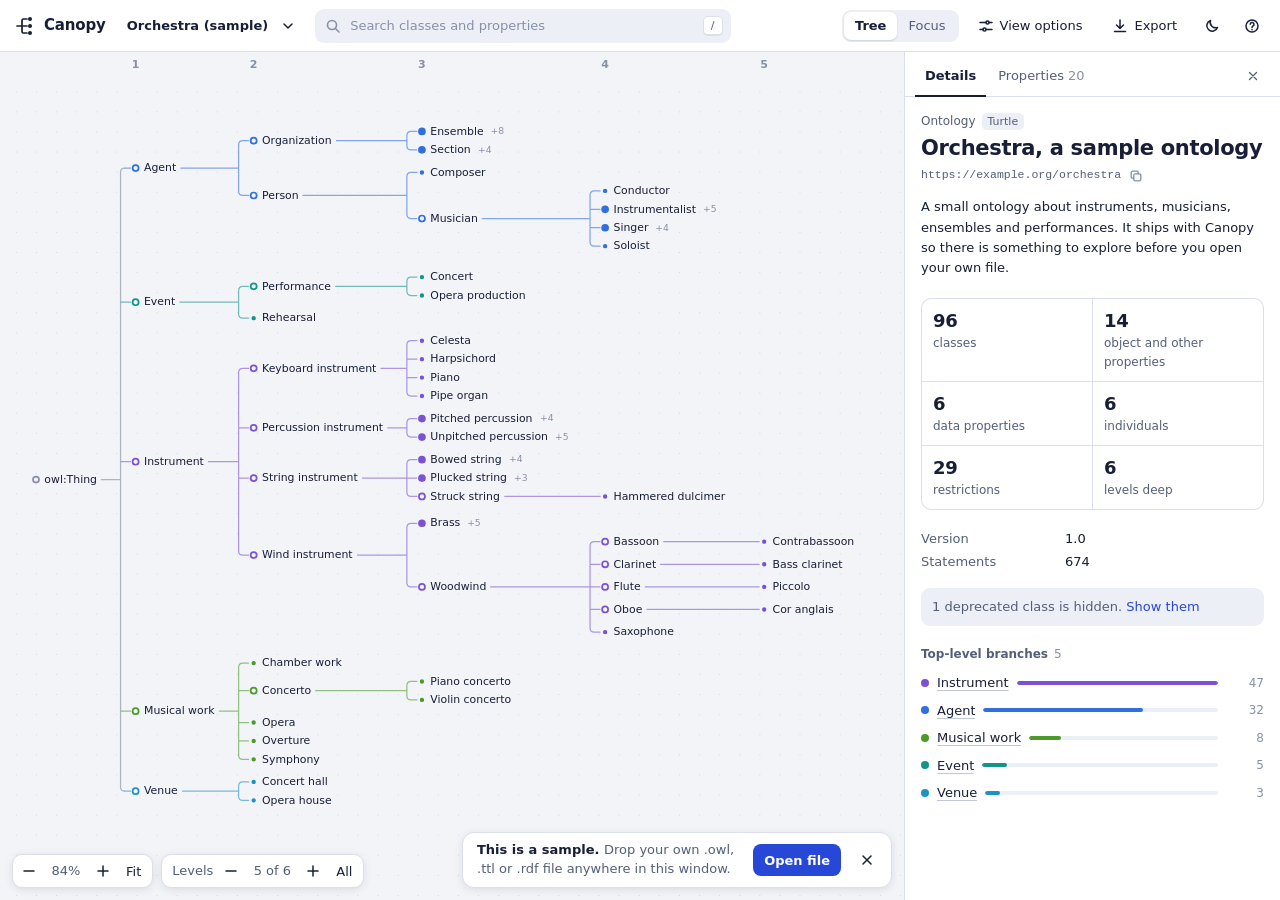
==== canopy.html @ 84217e38 "Canopy: single-file ontology viewer A viewer for OWL/RDF ontologies that runs from one HTML file wit" ====
<!DOCTYPE html>
<html lang="en" data-theme="light">
<head>
<meta charset="utf-8">
<meta name="viewport" content="width=device-width, initial-scale=1">
<title>Canopy ontology viewer</title>
<style>
:root {
  --font: "Avenir Next", "Segoe UI Variable Text", "Segoe UI", system-ui, "Helvetica Neue", Arial, sans-serif;
  --mono: ui-monospace, "SF Mono", SFMono-Regular, Menlo, Consolas, "Liberation Mono", monospace;
  --bar-h: 52px;
  --panel-w: 376px;
}
* { box-sizing: border-box; }
html, body { height: 100%; margin: 0; }
body {
  font: 13px/1.45 var(--font); color: var(--ink); background: var(--bg);
  overflow: hidden; -webkit-font-smoothing: antialiased; -webkit-text-size-adjust: 100%;
}
button, input, select, textarea { font: inherit; color: inherit; }
button { cursor: pointer; }
:focus-visible { outline: 2px solid var(--accent); outline-offset: 2px; }
[hidden] { display: none !important; }

#app { display: grid; grid-template-columns: minmax(0, 1fr) auto; grid-template-rows: var(--bar-h) minmax(0, 1fr); height: 100vh; height: 100dvh; }

/* top bar */
#bar {
  grid-column: 1 / -1; display: flex; align-items: center; gap: 8px; padding: 0 12px 0 14px;
  background: var(--surface); border-bottom: 1px solid var(--line); position: relative; z-index: 20; min-width: 0;
}
.brand { display: flex; align-items: center; gap: 8px; font-size: 15px; font-weight: 600; letter-spacing: -0.01em; margin-right: 2px; flex: none; }
.brand svg { width: 22px; height: 22px; display: block; }
.btn {
  display: inline-flex; align-items: center; gap: 6px; height: 32px; padding: 0 10px; border-radius: 8px;
  border: 1px solid transparent; background: none; white-space: nowrap; flex: none; line-height: 1;
}
.btn:hover { background: var(--surface2); }
.btn[aria-expanded="true"], .btn.on { background: var(--surface2); }
.btn.line { border-color: var(--line); background: var(--surface); }
.btn.line:hover { background: var(--surface2); }
.btn.primary { background: var(--accent); color: var(--on-accent); font-weight: 600; }
.btn.primary:hover { filter: brightness(1.08); background: var(--accent); }
.btn.icon { width: 32px; padding: 0; justify-content: center; }
.btn svg { width: 16px; height: 16px; flex: none; }
.btn:disabled { opacity: .45; cursor: default; }
.btn:disabled:hover { background: none; }
#fileBtn { max-width: 250px; min-width: 0; flex: 0 1 auto; }
#fileBtn .fname { overflow: hidden; text-overflow: ellipsis; font-weight: 600; }
#fileBtn .fmeta { color: var(--ink3); flex: none; }
.spacer { flex: 1 1 0; min-width: 0; }

#searchWrap { position: relative; flex: 1 1 320px; max-width: 520px; min-width: 120px; }
#search {
  width: 100%; height: 34px; border-radius: 9px; border: 1px solid transparent; background: var(--surface2);
  padding: 0 34px 0 34px; outline: none;
}
#search::placeholder { color: var(--ink3); }
#search:focus { border-color: var(--accent); background: var(--surface); }
#searchWrap > svg { position: absolute; left: 10px; top: 9px; width: 16px; height: 16px; color: var(--ink3); pointer-events: none; }
#searchWrap kbd { position: absolute; right: 8px; top: 7px; }
kbd {
  font: 11px/1 var(--font); color: var(--ink2); background: var(--surface); border: 1px solid var(--line); border-bottom-width: 2px;
  border-radius: 5px; padding: 3px 5px; min-width: 20px; text-align: center; display: inline-block;
}
#results {
  position: absolute; left: 0; right: 0; top: 40px; background: var(--surface); border: 1px solid var(--line);
  border-radius: 11px; box-shadow: var(--shadow); max-height: min(64vh, 560px); overflow: auto; padding: 5px; min-width: 300px;
}
.res { display: grid; grid-template-columns: 16px minmax(0, 1fr); gap: 2px 8px; padding: 6px 8px; border-radius: 7px; cursor: pointer; align-items: center; }
.res.active { background: var(--surface2); }
.res .nm { overflow: hidden; text-overflow: ellipsis; white-space: nowrap; }
.res .nm b { font-weight: 700; background: var(--match-bg); border-radius: 2px; }
.res .pth { grid-column: 2; color: var(--ink3); font-size: 12px; overflow: hidden; text-overflow: ellipsis; white-space: nowrap; }
.res-note { padding: 8px 10px; color: var(--ink2); }
.dot { width: 8px; height: 8px; border-radius: 50%; display: inline-block; flex: none; background: var(--ink3); }
.pglyph { width: 10px; height: 10px; display: inline-block; flex: none; border: 2px solid var(--rel); border-radius: 2px; transform: rotate(45deg) scale(.8); }
.pglyph.data { border-color: var(--restr); }
.pglyph.other { border-color: var(--ink3); }

.seg { display: inline-flex; background: var(--surface2); border-radius: 9px; padding: 2px; flex: none; }
.seg button { height: 28px; padding: 0 11px; border: 0; background: none; border-radius: 7px; color: var(--ink2); line-height: 1; }
.seg button[aria-pressed="true"] { background: var(--surface); color: var(--ink); font-weight: 600; box-shadow: 0 1px 2px rgba(10, 20, 60, .14); }

/* popovers */
.pop {
  position: absolute; top: calc(var(--bar-h) - 4px); background: var(--surface); border: 1px solid var(--line); border-radius: 12px;
  box-shadow: var(--shadow); padding: 6px; min-width: 230px; z-index: 30;
}
.pop .item { display: flex; align-items: center; gap: 9px; width: 100%; height: 34px; padding: 0 10px; border: 0; background: none; border-radius: 7px; text-align: left; }
.pop .item:hover { background: var(--surface2); }
.pop .item svg { width: 16px; height: 16px; color: var(--ink2); flex: none; }
.pop .item .hint { margin-left: auto; color: var(--ink3); font-size: 12px; }
.pop h4 { margin: 8px 10px 4px; font-size: 12px; font-weight: 600; color: var(--ink2); }
.pop .row { display: flex; align-items: center; gap: 8px; padding: 5px 10px; }
.pop label.chk { display: flex; align-items: center; gap: 8px; padding: 5px 10px; border-radius: 7px; cursor: pointer; }
.pop label.chk:hover { background: var(--surface2); }
.pop label.chk .n { margin-left: auto; color: var(--ink3); font-size: 12px; }
.pop input[type="checkbox"] { accent-color: var(--accent); width: 15px; height: 15px; margin: 0; }
.pop select { height: 28px; border-radius: 7px; border: 1px solid var(--line); background: var(--surface); padding: 0 6px; }
.pop hr { border: 0; border-top: 1px solid var(--line); margin: 6px 4px; }

/* stage */
#stage { position: relative; min-width: 0; min-height: 0; overflow: hidden; background: var(--bg); }
#cv { position: absolute; inset: 0; width: 100%; height: 100%; display: block; touch-action: none; outline: none; }
#ctl { position: absolute; left: 12px; bottom: 12px; display: flex; gap: 8px; align-items: center; flex-wrap: wrap; pointer-events: none; }
.group { display: inline-flex; align-items: center; background: var(--surface); border: 1px solid var(--line); border-radius: 10px; padding: 2px; box-shadow: var(--shadow-s); pointer-events: auto; }
.group .btn { height: 28px; border-radius: 7px; padding: 0 8px; }
.group .btn.icon { width: 28px; padding: 0; }
.group .val { padding: 0 6px; min-width: 46px; text-align: center; color: var(--ink2); font-variant-numeric: tabular-nums; }
.group .lbl { padding: 0 4px 0 8px; color: var(--ink2); }
#mini { position: absolute; right: 12px; bottom: 12px; border-radius: 10px; border: 1px solid var(--line); background: var(--surface); box-shadow: var(--shadow-s); cursor: pointer; touch-action: none; }
#tip {
  position: absolute; pointer-events: none; max-width: 320px; background: var(--ink); color: var(--bg); border-radius: 8px; padding: 6px 9px;
  font-size: 12px; line-height: 1.4; z-index: 10; box-shadow: var(--shadow-s);
}
#tip b { font-weight: 600; display: block; }
#tip span { opacity: .78; display: block; }
#focusBar { position: absolute; left: 12px; top: 12px; right: 12px; display: flex; gap: 8px; align-items: center; flex-wrap: wrap; pointer-events: none; }
#focusBar .group { padding: 2px 4px 2px 10px; gap: 4px; min-height: 34px; }
#focusBar .ttl { font-weight: 600; max-width: 260px; overflow: hidden; text-overflow: ellipsis; white-space: nowrap; }
#focusBar .muted { color: var(--ink2); }
#hint {
  position: absolute; right: 12px; bottom: 12px; display: flex; align-items: center; gap: 10px; max-width: min(430px, calc(100% - 24px));
  background: var(--surface); border: 1px solid var(--line); border-radius: 12px; padding: 8px 8px 8px 14px; box-shadow: var(--shadow-s);
}
#stage.hinted #mini { bottom: 84px; }
#hint p { margin: 0; color: var(--ink2); }
#hint p b { color: var(--ink); font-weight: 600; }
#empty { position: absolute; inset: 0; display: grid; place-items: center; padding: 24px; pointer-events: none; }
#empty div { max-width: 440px; text-align: center; pointer-events: auto; }
#empty h2 { font-size: 20px; margin: 0 0 8px; font-weight: 600; letter-spacing: -0.01em; }
#empty p { margin: 0 0 14px; color: var(--ink2); }

/* panel */
#panel { width: var(--panel-w); background: var(--surface); border-left: 1px solid var(--line); display: flex; flex-direction: column; min-height: 0; position: relative; z-index: 5; }
#app.nopanel #panel { display: none; }
#tabs { display: flex; gap: 2px; padding: 8px 10px 0; border-bottom: 1px solid var(--line); flex: none; }
#tabs button { border: 0; background: none; padding: 7px 10px 9px; color: var(--ink2); border-bottom: 2px solid transparent; margin-bottom: -1px; border-radius: 6px 6px 0 0; }
#tabs button[aria-selected="true"] { color: var(--ink); font-weight: 600; border-bottom-color: var(--ink); }
#tabs .n { color: var(--ink3); font-weight: 400; margin-left: 4px; }
#pbody { flex: 1; overflow: auto; padding: 16px 16px 28px; min-height: 0; overflow-wrap: anywhere; }
.kind { display: flex; flex-wrap: wrap; gap: 6px; align-items: center; color: var(--ink2); font-size: 12px; margin-bottom: 6px; }
.tag { display: inline-block; font-size: 11px; line-height: 1; padding: 3px 6px; border-radius: 5px; background: var(--surface2); color: var(--ink2); white-space: nowrap; }
.tag.warn { background: var(--restr-bg); color: var(--restr); }
.tag.rel { background: var(--rel-bg); color: var(--rel); }
h1.title { font-size: 21px; line-height: 1.2; font-weight: 600; letter-spacing: -0.015em; margin: 0 0 6px; }
.iri { font: 11.5px/1.45 var(--mono); color: var(--ink2); display: flex; gap: 6px; align-items: flex-start; }
.iri span { min-width: 0; }
.mini-btn { border: 0; background: none; padding: 2px; border-radius: 5px; color: var(--ink3); flex: none; line-height: 0; }
.mini-btn:hover { background: var(--surface2); color: var(--ink); }
.mini-btn svg { width: 14px; height: 14px; }
.crumbs { margin: 10px 0 0; color: var(--ink3); font-size: 12px; line-height: 1.7; }
.crumbs .sep { margin: 0 3px; }
.desc { margin: 12px 0 0; color: var(--ink); line-height: 1.55; white-space: pre-wrap; }
.desc + .desc { margin-top: 8px; }
.desc .lang { color: var(--ink3); font-size: 11px; margin-left: 6px; }
.more { border: 0; background: none; padding: 0; color: var(--accent); }
.more:hover { text-decoration: underline; }
.acts { display: flex; gap: 6px; flex-wrap: wrap; margin: 14px 0 2px; }
.sec { margin-top: 20px; }
.sec > h3 { font-size: 12px; font-weight: 600; color: var(--ink2); margin: 0 0 6px; display: flex; align-items: baseline; gap: 6px; }
.sec > h3 .n { color: var(--ink3); font-weight: 400; }
.sec > p.note { margin: 0 0 6px; color: var(--ink3); font-size: 12px; }
.lnk { border: 0; background: none; padding: 1px 0; color: var(--ink); text-align: left; display: inline; border-radius: 4px; text-decoration: underline; text-decoration-color: var(--line2); text-underline-offset: 3px; text-decoration-thickness: 1px; }
.lnk:hover { text-decoration-color: currentColor; }
.lnk .dot { margin-right: 6px; vertical-align: 1px; }
.lnk.p { color: var(--rel); text-decoration-color: var(--rel-bg); }
.lnk.dp { color: var(--restr); text-decoration-color: var(--restr-bg); }
.lnk.gone { color: var(--ink3); }
ul.list { list-style: none; margin: 0; padding: 0; }
ul.list li { padding: 3px 0; line-height: 1.5; }
ul.list li .tag { margin-left: 6px; vertical-align: 1px; }
.arrow { color: var(--ink3); margin: 0 5px; }
.kw { color: var(--restr); font-weight: 600; }
.expr { line-height: 1.65; }
.expr .mut { color: var(--ink3); }
dl.kv { margin: 0; display: grid; grid-template-columns: minmax(0, 132px) minmax(0, 1fr); gap: 5px 12px; }
dl.kv dt { color: var(--ink2); overflow: hidden; text-overflow: ellipsis; }
dl.kv dd { margin: 0; }
dl.kv dd a { color: var(--accent); }
.stats { display: grid; grid-template-columns: 1fr 1fr; gap: 1px; background: var(--line); border: 1px solid var(--line); border-radius: 10px; overflow: hidden; }
.stats div { background: var(--surface); padding: 9px 11px; }
.stats b { display: block; font-size: 18px; font-weight: 600; letter-spacing: -0.01em; font-variant-numeric: tabular-nums; }
.stats span { color: var(--ink2); font-size: 12px; }
.branches li { display: flex; align-items: center; gap: 8px; }
.branches .bar { flex: 1; height: 4px; border-radius: 2px; background: var(--surface2); overflow: hidden; min-width: 20px; }
.branches .bar i { display: block; height: 100%; border-radius: 2px; }
.branches .cnt { color: var(--ink3); font-variant-numeric: tabular-nums; font-size: 12px; min-width: 38px; text-align: right; }
.branches .lnk { flex: 0 1 auto; overflow: hidden; text-overflow: ellipsis; white-space: nowrap; max-width: 190px; }
details { margin-top: 6px; }
details > summary { cursor: pointer; color: var(--ink2); padding: 2px 0; }
details > summary:hover { color: var(--ink); }
details ul.list { margin: 2px 0 4px 14px; }
.callout { margin-top: 16px; background: var(--surface2); border-radius: 9px; padding: 9px 11px; color: var(--ink2); line-height: 1.5; }
#pfilter { width: 100%; height: 32px; border-radius: 8px; border: 1px solid var(--line); background: var(--surface); padding: 0 10px; outline: none; margin-bottom: 4px; }
#pfilter:focus { border-color: var(--accent); }
.prow { display: block; width: 100%; text-align: left; border: 0; background: none; padding: 6px 8px; margin: 0 -8px; border-radius: 7px; width: calc(100% + 16px); }
.prow:hover { background: var(--surface2); }
.prow .nm { display: flex; align-items: center; gap: 8px; }
.prow .dr { color: var(--ink3); font-size: 12px; padding-left: 18px; display: block; overflow: hidden; text-overflow: ellipsis; white-space: nowrap; }
#panelToggle { position: absolute; right: 12px; top: 12px; box-shadow: var(--shadow-s); z-index: 4; }
#app:not(.nopanel) #panelToggle { display: none; }

/* overlays */
#drop { position: fixed; inset: 0; z-index: 60; display: grid; place-items: center; background: var(--veil); pointer-events: none; }
#drop div { border: 2px dashed var(--accent); border-radius: 18px; padding: 34px 48px; background: var(--surface); font-size: 17px; font-weight: 600; box-shadow: var(--shadow); text-align: center; }
#drop span { display: block; font-size: 13px; font-weight: 400; color: var(--ink2); margin-top: 4px; }
#modal { position: fixed; inset: 0; z-index: 70; display: grid; place-items: center; background: var(--veil); padding: 20px; }
.dlg { background: var(--surface); border: 1px solid var(--line); border-radius: 16px; box-shadow: var(--shadow); width: min(640px, 100%); max-height: min(86vh, 760px); display: flex; flex-direction: column; }
.dlg header { display: flex; align-items: center; padding: 14px 14px 10px 20px; gap: 10px; }
.dlg header h2 { margin: 0; font-size: 17px; font-weight: 600; flex: 1; letter-spacing: -0.01em; }
.dlg .body { padding: 0 20px 6px; overflow: auto; min-height: 0; }
.dlg .body p { margin: 0 0 10px; color: var(--ink2); line-height: 1.55; }
.dlg footer { display: flex; justify-content: flex-end; gap: 8px; padding: 12px 20px 16px; }
.dlg textarea { width: 100%; height: min(46vh, 380px); resize: vertical; border-radius: 10px; border: 1px solid var(--line); background: var(--bg); padding: 10px 12px; font: 12px/1.5 var(--mono); outline: none; white-space: pre; }
.dlg textarea:focus { border-color: var(--accent); }
.dlg img { max-width: 100%; border: 1px solid var(--line); border-radius: 8px; display: block; }
.errbox { font: 12px/1.5 var(--mono); background: var(--bg); border: 1px solid var(--line); border-radius: 10px; padding: 10px 12px; overflow: auto; white-space: pre; margin: 0 0 12px; color: var(--ink); }
.errbox .car { color: var(--rel); font-weight: 700; }
.keys { display: grid; grid-template-columns: auto 1fr; gap: 7px 16px; align-items: center; margin: 0 0 16px; }
.keys dt { white-space: nowrap; }
.keys dd { margin: 0; color: var(--ink2); }
.dlg h3 { font-size: 13px; font-weight: 600; margin: 14px 0 8px; }
.legend { display: grid; grid-template-columns: 64px 1fr; gap: 8px 14px; align-items: center; margin: 0 0 14px; color: var(--ink2); }
.legend svg { width: 64px; height: 18px; display: block; }
#busy { position: fixed; inset: 0; z-index: 80; display: grid; place-items: center; background: var(--veil); }
#busy div { background: var(--surface); border: 1px solid var(--line); border-radius: 14px; padding: 18px 22px; box-shadow: var(--shadow); min-width: 260px; }
#busy b { display: block; font-weight: 600; margin-bottom: 10px; }
#busy i { display: block; height: 4px; border-radius: 2px; background: var(--surface2); overflow: hidden; position: relative; }
#busy i::after { content: ""; position: absolute; inset: 0; width: 40%; background: var(--accent); border-radius: 2px; animation: slide 1.1s ease-in-out infinite; }
@keyframes slide { 0% { transform: translateX(-100%); } 100% { transform: translateX(250%); } }
#toast { position: fixed; left: 50%; bottom: 22px; transform: translateX(-50%); z-index: 90; background: var(--ink); color: var(--bg); padding: 9px 14px; border-radius: 10px; box-shadow: var(--shadow); max-width: min(560px, 92vw); text-align: center; }

@media (max-width: 860px) {
  #app { grid-template-columns: minmax(0, 1fr); grid-template-rows: auto minmax(0, 1fr) auto; }
  #bar { flex-wrap: wrap; height: auto; padding: 8px 10px; row-gap: 8px; }
  .brand span { display: none; }
  #searchWrap { order: 10; flex-basis: 100%; max-width: none; }
  #panel { width: auto; border-left: 0; border-top: 1px solid var(--line); height: 42vh; }
  .pop { top: 48px; }
  #mini { display: none; }
  #hint { display: none; }
  .btn .lbl { display: none; }
}
@media (prefers-reduced-motion: reduce) { #busy i::after { animation: none; width: 100%; } }

</style>
</head>
<body>
<div id="app">
  <header id="bar">
    <div class="brand" title="Canopy ontology viewer">
      <svg viewBox="0 0 22 22" fill="none" stroke="currentColor" stroke-width="1.7" stroke-linecap="round" stroke-linejoin="round" aria-hidden="true"><path d="M3 11h5M8 11V5.5a1.5 1.5 0 0 1 1.5-1.5H13M8 11v5.5A1.5 1.5 0 0 0 9.5 18H13M8 11h5"/><circle cx="16" cy="4" r="2" fill="currentColor" stroke="none"/><circle cx="16" cy="11" r="2" fill="currentColor" stroke="none"/><circle cx="16" cy="18" r="2" fill="currentColor" stroke="none"/></svg>
      <span>Canopy</span>
    </div>
    <button class="btn" id="fileBtn" aria-haspopup="true" aria-expanded="false" title="Open another ontology"><span class="fname">No file</span><span class="fmeta"></span></button>
    <div id="searchWrap">
      <svg viewBox="0 0 16 16" fill="none" stroke="currentColor" stroke-width="1.6" stroke-linecap="round" aria-hidden="true"><circle cx="7" cy="7" r="4.5"/><path d="M10.5 10.5 14 14"/></svg>
      <input id="search" type="text" placeholder="Search classes and properties" autocomplete="off" spellcheck="false" aria-label="Search classes and properties">
      <kbd aria-hidden="true">/</kbd>
      <div id="results" hidden></div>
    </div>
    <div class="spacer"></div>
    <div class="seg" id="viewSeg" role="group" aria-label="View">
      <button data-v="tree" aria-pressed="true" title="The whole hierarchy as a collapsible tree (G)">Tree</button>
      <button data-v="focus" aria-pressed="false" title="The neighbourhood of the selected class (G)">Focus</button>
    </div>
    <button class="btn" id="optBtn" aria-haspopup="true" aria-expanded="false"><span class="lbl">View options</span></button>
    <button class="btn" id="expBtn" aria-haspopup="true" aria-expanded="false"><span class="lbl">Export</span></button>
    <button class="btn icon" id="themeBtn" aria-label="Switch between light and dark" title="Switch between light and dark (T)"></button>
    <button class="btn icon" id="helpBtn" aria-label="Help and keyboard shortcuts" title="Help and keyboard shortcuts (?)"></button>
  </header>
  <main id="stage">
    <canvas id="cv" tabindex="0" aria-label="Ontology canvas. Use the search field and the details panel to read its content."></canvas>
    <div id="focusBar" hidden></div>
    <div id="hint" hidden></div>
    <div id="empty" hidden></div>
    <button class="btn line icon" id="panelToggle" aria-label="Show the details panel" title="Show the details panel (P)"></button>
    <div id="ctl"></div>
    <canvas id="mini" hidden></canvas>
    <div id="tip" hidden></div>
  </main>
  <aside id="panel" aria-label="Details">
    <div id="tabs" role="tablist">
      <button role="tab" data-tab="details" aria-selected="true">Details</button>
      <button role="tab" data-tab="props" aria-selected="false">Properties<span class="n"></span></button>
      <button class="mini-btn" id="panelHide" style="margin-left:auto;align-self:center" aria-label="Hide the details panel" title="Hide the details panel (P)"></button>
    </div>
    <div id="pbody"></div>
  </aside>
</div>
<div id="drop" hidden><div>Drop to open<span>RDF/XML, Turtle or N-Triples. Several files are merged into one view.</span></div></div>
<div id="modal" hidden></div>
<div id="busy" hidden><div><b></b><i></i></div></div>
<div id="toast" hidden role="status"></div>
<input type="file" id="file" hidden multiple>
<script type="text/plain" id="sample-ttl">
@prefix : <https://example.org/orchestra#> .
@prefix owl: <http://www.w3.org/2002/07/owl#> .
@prefix rdf: <http://www.w3.org/1999/02/22-rdf-syntax-ns#> .
@prefix rdfs: <http://www.w3.org/2000/01/rdf-schema#> .
@prefix xsd: <http://www.w3.org/2001/XMLSchema#> .
@prefix skos: <http://www.w3.org/2004/02/skos/core#> .
@prefix dcterms: <http://purl.org/dc/terms/> .

<https://example.org/orchestra> a owl:Ontology ;
    dcterms:title "Orchestra, a sample ontology"@en ;
    dcterms:description "A small ontology about instruments, musicians, ensembles and performances. It ships with Canopy so there is something to explore before you open your own file."@en ;
    owl:versionInfo "1.0" .

### Instruments

:Instrument a owl:Class ; rdfs:label "Instrument"@en, "Instrument"@de ;
    rdfs:comment "A device made or adapted to produce musical sound."@en .

:StringInstrument a owl:Class ; rdfs:subClassOf :Instrument ; rdfs:label "String instrument"@en, "Saiteninstrument"@de ;
    rdfs:comment "An instrument whose sound comes from vibrating strings."@en .
:BowedString a owl:Class ; rdfs:subClassOf :StringInstrument ; rdfs:label "Bowed string"@en, "Streichinstrument"@de .
:PluckedString a owl:Class ; rdfs:subClassOf :StringInstrument ; rdfs:label "Plucked string"@en, "Zupfinstrument"@de .
:StruckString a owl:Class ; rdfs:subClassOf :StringInstrument ; rdfs:label "Struck string"@en, "Schlagsaiteninstrument"@de .
:Violin a owl:Class ; rdfs:subClassOf :BowedString ; rdfs:label "Violin"@en, "Violine"@de ; skos:altLabel "Fiddle"@en, "Geige"@de .
:Viola a owl:Class ; rdfs:subClassOf :BowedString ; rdfs:label "Viola"@en, "Bratsche"@de .
:Cello a owl:Class ; rdfs:subClassOf :BowedString ; rdfs:label "Cello"@en, "Violoncello"@de .
:DoubleBass a owl:Class ; rdfs:subClassOf :BowedString ; rdfs:label "Double bass"@en, "Kontrabass"@de .
:Harp a owl:Class ; rdfs:subClassOf :PluckedString ; rdfs:label "Harp"@en, "Harfe"@de .
:Guitar a owl:Class ; rdfs:subClassOf :PluckedString ; rdfs:label "Guitar"@en, "Gitarre"@de .
:Lute a owl:Class ; rdfs:subClassOf :PluckedString ; rdfs:label "Lute"@en, "Laute"@de .
:Dulcimer a owl:Class ; rdfs:subClassOf :StruckString ; rdfs:label "Hammered dulcimer"@en, "Hackbrett"@de .

:KeyboardInstrument a owl:Class ; rdfs:subClassOf :Instrument ; rdfs:label "Keyboard instrument"@en, "Tasteninstrument"@de ;
    rdfs:comment "An instrument played through a row of keys. Keyboards cut across the other families, so several of these classes have a second parent."@en .
:Piano a owl:Class ; rdfs:subClassOf :KeyboardInstrument, :StruckString ; rdfs:label "Piano"@en, "Klavier"@de ;
    rdfs:comment "A keyboard instrument whose strings are struck by felt hammers."@en ; skos:altLabel "Pianoforte"@en .
:Harpsichord a owl:Class ; rdfs:subClassOf :KeyboardInstrument, :PluckedString ; rdfs:label "Harpsichord"@en, "Cembalo"@de .
:Organ a owl:Class ; rdfs:subClassOf :KeyboardInstrument, :WindInstrument ; rdfs:label "Pipe organ"@en, "Orgel"@de .
:Celesta a owl:Class ; rdfs:subClassOf :KeyboardInstrument, :PitchedPercussion ; rdfs:label "Celesta"@en, "Celesta"@de .
:Fortepiano a owl:Class ; rdfs:subClassOf :KeyboardInstrument ; rdfs:label "Fortepiano"@en ; owl:deprecated true ;
    rdfs:comment "Deprecated. Use Piano instead."@en .

:WindInstrument a owl:Class ; rdfs:subClassOf :Instrument ; rdfs:label "Wind instrument"@en, "Blasinstrument"@de .
:Woodwind a owl:Class ; rdfs:subClassOf :WindInstrument ; rdfs:label "Woodwind"@en, "Holzblasinstrument"@de ; owl:disjointWith :Brass .
:Brass a owl:Class ; rdfs:subClassOf :WindInstrument ; rdfs:label "Brass"@en, "Blechblasinstrument"@de .
:Flute a owl:Class ; rdfs:subClassOf :Woodwind ; rdfs:label "Flute"@en, "Querfl\u00F6te"@de .
:Piccolo a owl:Class ; rdfs:subClassOf :Flute ; rdfs:label "Piccolo"@en, "Piccolofl\u00F6te"@de .
:Oboe a owl:Class ; rdfs:subClassOf :Woodwind ; rdfs:label "Oboe"@en, "Oboe"@de .
:CorAnglais a owl:Class ; rdfs:subClassOf :Oboe ; rdfs:label "Cor anglais"@en, "Englischhorn"@de ; skos:altLabel "English horn"@en .
:Clarinet a owl:Class ; rdfs:subClassOf :Woodwind ; rdfs:label "Clarinet"@en, "Klarinette"@de .
:BassClarinet a owl:Class ; rdfs:subClassOf :Clarinet ; rdfs:label "Bass clarinet"@en, "Bassklarinette"@de .
:Bassoon a owl:Class ; rdfs:subClassOf :Woodwind ; rdfs:label "Bassoon"@en, "Fagott"@de .
:Contrabassoon a owl:Class ; rdfs:subClassOf :Bassoon ; rdfs:label "Contrabassoon"@en, "Kontrafagott"@de .
:Saxophone a owl:Class ; rdfs:subClassOf :Woodwind ; rdfs:label "Saxophone"@en, "Saxophon"@de .
:Trumpet a owl:Class ; rdfs:subClassOf :Brass ; rdfs:label "Trumpet"@en, "Trompete"@de .
:FrenchHorn a owl:Class ; rdfs:subClassOf :Brass ; rdfs:label "French horn"@en, "Waldhorn"@de .
:Trombone a owl:Class ; rdfs:subClassOf :Brass ; rdfs:label "Trombone"@en, "Posaune"@de .
:BassTrombone a owl:Class ; rdfs:subClassOf :Trombone ; rdfs:label "Bass trombone"@en, "Bassposaune"@de .
:Tuba a owl:Class ; rdfs:subClassOf :Brass ; rdfs:label "Tuba"@en, "Tuba"@de .

:PercussionInstrument a owl:Class ; rdfs:subClassOf :Instrument ; rdfs:label "Percussion instrument"@en, "Schlaginstrument"@de .
:PitchedPercussion a owl:Class ; rdfs:subClassOf :PercussionInstrument ; rdfs:label "Pitched percussion"@en, "Stabspiel und Pauke"@de .
:UnpitchedPercussion a owl:Class ; rdfs:subClassOf :PercussionInstrument ; rdfs:label "Unpitched percussion"@en, "Schlagwerk ohne Tonh\u00F6he"@de .
:Timpani a owl:Class ; rdfs:subClassOf :PitchedPercussion ; rdfs:label "Timpani"@en, "Pauke"@de ; skos:altLabel "Kettledrums"@en .
:Xylophone a owl:Class ; rdfs:subClassOf :PitchedPercussion ; rdfs:label "Xylophone"@en, "Xylophon"@de .
:Marimba a owl:Class ; rdfs:subClassOf :PitchedPercussion ; rdfs:label "Marimba"@en, "Marimba"@de .
:Glockenspiel a owl:Class ; rdfs:subClassOf :PitchedPercussion ; rdfs:label "Glockenspiel"@en, "Glockenspiel"@de .
:SnareDrum a owl:Class ; rdfs:subClassOf :UnpitchedPercussion ; rdfs:label "Snare drum"@en, "Kleine Trommel"@de .
:BassDrum a owl:Class ; rdfs:subClassOf :UnpitchedPercussion ; rdfs:label "Bass drum"@en, "Gro\u00DFe Trommel"@de .
:Cymbals a owl:Class ; rdfs:subClassOf :UnpitchedPercussion ; rdfs:label "Cymbals"@en, "Becken"@de .
:Triangle a owl:Class ; rdfs:subClassOf :UnpitchedPercussion ; rdfs:label "Triangle"@en, "Triangel"@de .
:Tambourine a owl:Class ; rdfs:subClassOf :UnpitchedPercussion ; rdfs:label "Tambourine"@en, "Tamburin"@de .

[] a owl:AllDisjointClasses ; owl:members ( :BowedString :Woodwind :Brass :UnpitchedPercussion ) .

### People and groups

:Agent a owl:Class ; rdfs:label "Agent"@en, "Akteur"@de ; rdfs:comment "A person or an organised group that can act."@en .
:Person a owl:Class ; rdfs:subClassOf :Agent ; rdfs:label "Person"@en, "Person"@de ; owl:disjointWith :Organization .
:Organization a owl:Class ; rdfs:subClassOf :Agent ; rdfs:label "Organization"@en, "Organisation"@de .

:Musician a owl:Class ; rdfs:subClassOf :Person ; rdfs:label "Musician"@en, "Musiker"@de .
:Instrumentalist a owl:Class ; rdfs:subClassOf :Musician ; rdfs:label "Instrumentalist"@en, "Instrumentalist"@de ;
    rdfs:subClassOf [ a owl:Restriction ; owl:onProperty :plays ; owl:someValuesFrom :Instrument ] .
:Violinist a owl:Class ; rdfs:subClassOf :Instrumentalist ; rdfs:label "Violinist"@en, "Geiger"@de ;
    rdfs:subClassOf [ a owl:Restriction ; owl:onProperty :plays ; owl:someValuesFrom :Violin ] .
:Cellist a owl:Class ; rdfs:subClassOf :Instrumentalist ; rdfs:label "Cellist"@en, "Cellist"@de ;
    rdfs:subClassOf [ a owl:Restriction ; owl:onProperty :plays ; owl:someValuesFrom :Cello ] .
:Pianist a owl:Class ; rdfs:subClassOf :Instrumentalist ; rdfs:label "Pianist"@en, "Pianist"@de ;
    rdfs:subClassOf [ a owl:Restriction ; owl:onProperty :plays ; owl:someValuesFrom :Piano ] .
:Percussionist a owl:Class ; rdfs:subClassOf :Instrumentalist ; rdfs:label "Percussionist"@en, "Schlagzeuger"@de ;
    rdfs:subClassOf [ a owl:Restriction ; owl:onProperty :plays ; owl:someValuesFrom :PercussionInstrument ] .
:Singer a owl:Class ; rdfs:subClassOf :Musician ; rdfs:label "Singer"@en, "S\u00E4nger"@de .
:Soprano a owl:Class ; rdfs:subClassOf :Singer ; rdfs:label "Soprano"@en, "Sopran"@de .
:Alto a owl:Class ; rdfs:subClassOf :Singer ; rdfs:label "Alto"@en, "Alt"@de .
:Tenor a owl:Class ; rdfs:subClassOf :Singer ; rdfs:label "Tenor"@en, "Tenor"@de .
:Baritone a owl:Class ; rdfs:subClassOf :Singer ; rdfs:label "Baritone"@en, "Bariton"@de .
:Conductor a owl:Class ; rdfs:subClassOf :Musician ; rdfs:label "Conductor"@en, "Dirigent"@de ;
    rdfs:subClassOf [ a owl:Restriction ; owl:onProperty :conducts ; owl:someValuesFrom :Ensemble ] .
:Composer a owl:Class ; rdfs:subClassOf :Person ; rdfs:label "Composer"@en, "Komponist"@de .

:Concertmaster a owl:Class ; rdfs:label "Concertmaster"@en, "Konzertmeister"@de ;
    rdfs:comment "The leading first violinist. Defined by an equivalence, so the viewer places it under Violinist."@en ;
    owl:equivalentClass [ a owl:Class ; owl:intersectionOf ( :Violinist [ a owl:Restriction ; owl:onProperty :leads ; owl:someValuesFrom :StringSection ] ) ] .
:Soloist a owl:Class ; rdfs:label "Soloist"@en, "Solist"@de ;
    owl:equivalentClass [ a owl:Class ; owl:intersectionOf ( :Musician [ a owl:Restriction ; owl:onProperty :soloistIn ; owl:someValuesFrom :Concert ] ) ] .

:Ensemble a owl:Class ; rdfs:subClassOf :Organization ; rdfs:label "Ensemble"@en, "Ensemble"@de ;
    rdfs:subClassOf [ a owl:Restriction ; owl:onProperty :hasMember ; owl:allValuesFrom :Musician ] .
:Orchestra a owl:Class ; rdfs:subClassOf :Ensemble ; rdfs:label "Orchestra"@en, "Orchester"@de .
:SymphonyOrchestra a owl:Class ; rdfs:subClassOf :Orchestra ; rdfs:label "Symphony orchestra"@en, "Sinfonieorchester"@de ;
    rdfs:subClassOf [ a owl:Restriction ; owl:onProperty :hasSection ; owl:someValuesFrom :StringSection ] ,
                    [ a owl:Restriction ; owl:onProperty :hasSection ; owl:someValuesFrom :WoodwindSection ] ,
                    [ a owl:Restriction ; owl:onProperty :hasSection ; owl:someValuesFrom :BrassSection ] ,
                    [ a owl:Restriction ; owl:onProperty :hasSection ; owl:someValuesFrom :PercussionSection ] .
:ChamberOrchestra a owl:Class ; rdfs:subClassOf :Orchestra ; rdfs:label "Chamber orchestra"@en, "Kammerorchester"@de .
:ChamberEnsemble a owl:Class ; rdfs:subClassOf :Ensemble ; rdfs:label "Chamber ensemble"@en, "Kammerensemble"@de .
:StringQuartet a owl:Class ; rdfs:subClassOf :ChamberEnsemble ; rdfs:label "String quartet"@en, "Streichquartett"@de ;
    rdfs:subClassOf [ a owl:Restriction ; owl:onProperty :hasMember ; owl:qualifiedCardinality "2"^^xsd:nonNegativeInteger ; owl:onClass :Violinist ] ,
                    [ a owl:Restriction ; owl:onProperty :hasMember ; owl:qualifiedCardinality "1"^^xsd:nonNegativeInteger ; owl:onClass :Cellist ] ,
                    [ a owl:Restriction ; owl:onProperty :hasMember ; owl:cardinality "4"^^xsd:nonNegativeInteger ] .
:PianoTrio a owl:Class ; rdfs:subClassOf :ChamberEnsemble ; rdfs:label "Piano trio"@en, "Klaviertrio"@de ;
    rdfs:subClassOf [ a owl:Restriction ; owl:onProperty :hasMember ; owl:someValuesFrom :Pianist ] ,
                    [ a owl:Restriction ; owl:onProperty :hasMember ; owl:cardinality "3"^^xsd:nonNegativeInteger ] .
:WindQuintet a owl:Class ; rdfs:subClassOf :ChamberEnsemble ; rdfs:label "Wind quintet"@en, "Bl\u00E4serquintett"@de .
:Choir a owl:Class ; rdfs:subClassOf :Ensemble ; rdfs:label "Choir"@en, "Chor"@de ;
    rdfs:subClassOf [ a owl:Restriction ; owl:onProperty :hasMember ; owl:allValuesFrom :Singer ] .
:Section a owl:Class ; rdfs:subClassOf :Organization ; rdfs:label "Section"@en, "Stimmgruppe"@de ;
    rdfs:comment "A group of players of related instruments inside an orchestra."@en .
:StringSection a owl:Class ; rdfs:subClassOf :Section ; rdfs:label "String section"@en, "Streicher"@de ;
    rdfs:subClassOf [ a owl:Restriction ; owl:onProperty :hasMember ; owl:allValuesFrom
        [ a owl:Restriction ; owl:onProperty :plays ; owl:someValuesFrom :BowedString ] ] .
:WoodwindSection a owl:Class ; rdfs:subClassOf :Section ; rdfs:label "Woodwind section"@en, "Holzbl\u00E4ser"@de .
:BrassSection a owl:Class ; rdfs:subClassOf :Section ; rdfs:label "Brass section"@en, "Blechbl\u00E4ser"@de .
:PercussionSection a owl:Class ; rdfs:subClassOf :Section ; rdfs:label "Percussion section"@en, "Schlagwerk"@de .

### Works, events and places

:MusicalWork a owl:Class ; rdfs:label "Musical work"@en, "Musikwerk"@de ;
    rdfs:subClassOf [ a owl:Restriction ; owl:onProperty :composedBy ; owl:someValuesFrom :Composer ] .
:Symphony a owl:Class ; rdfs:subClassOf :MusicalWork ; rdfs:label "Symphony"@en, "Sinfonie"@de .
:Concerto a owl:Class ; rdfs:subClassOf :MusicalWork ; rdfs:label "Concerto"@en, "Konzert (Werk)"@de ;
    rdfs:subClassOf [ a owl:Restriction ; owl:onProperty :writtenFor ; owl:someValuesFrom :Instrument ] .
:PianoConcerto a owl:Class ; rdfs:subClassOf :Concerto ; rdfs:label "Piano concerto"@en, "Klavierkonzert"@de ;
    rdfs:subClassOf [ a owl:Restriction ; owl:onProperty :writtenFor ; owl:someValuesFrom :Piano ] .
:ViolinConcerto a owl:Class ; rdfs:subClassOf :Concerto ; rdfs:label "Violin concerto"@en, "Violinkonzert"@de ;
    rdfs:subClassOf [ a owl:Restriction ; owl:onProperty :writtenFor ; owl:someValuesFrom :Violin ] .
:Opera a owl:Class ; rdfs:subClassOf :MusicalWork ; rdfs:label "Opera"@en, "Oper"@de .
:Overture a owl:Class ; rdfs:subClassOf :MusicalWork ; rdfs:label "Overture"@en, "Ouvert\u00FCre"@de .
:ChamberWork a owl:Class ; rdfs:subClassOf :MusicalWork ; rdfs:label "Chamber work"@en, "Kammermusikwerk"@de .

:Event a owl:Class ; rdfs:label "Event"@en, "Ereignis"@de .
:Performance a owl:Class ; rdfs:subClassOf :Event ; rdfs:label "Performance"@en, "Auff\u00FChrung"@de .
:Concert a owl:Class ; rdfs:subClassOf :Performance ; rdfs:label "Concert"@en, "Konzert (Veranstaltung)"@de ;
    rdfs:subClassOf [ a owl:Restriction ; owl:onProperty :features ; owl:someValuesFrom :MusicalWork ] ,
                    [ a owl:Restriction ; owl:onProperty :takesPlaceAt ; owl:someValuesFrom :ConcertHall ] .
:OperaProduction a owl:Class ; rdfs:subClassOf :Performance ; rdfs:label "Opera production"@en, "Opernproduktion"@de ;
    rdfs:subClassOf [ a owl:Restriction ; owl:onProperty :features ; owl:someValuesFrom :Opera ] ,
                    [ a owl:Restriction ; owl:onProperty :takesPlaceAt ; owl:someValuesFrom :OperaHouse ] .
:Rehearsal a owl:Class ; rdfs:subClassOf :Event ; rdfs:label "Rehearsal"@en, "Probe"@de .

:Venue a owl:Class ; rdfs:label "Venue"@en, "Spielst\u00E4tte"@de .
:ConcertHall a owl:Class ; rdfs:subClassOf :Venue ; rdfs:label "Concert hall"@en, "Konzertsaal"@de .
:OperaHouse a owl:Class ; rdfs:subClassOf :Venue ; rdfs:label "Opera house"@en, "Opernhaus"@de .

### Object properties

:plays a owl:ObjectProperty ; rdfs:label "plays"@en, "spielt"@de ; rdfs:domain :Instrumentalist ; rdfs:range :Instrument ; owl:inverseOf :playedBy .
:playedBy a owl:ObjectProperty ; rdfs:label "played by"@en, "gespielt von"@de ; rdfs:domain :Instrument ; rdfs:range :Instrumentalist .
:memberOf a owl:ObjectProperty ; rdfs:label "member of"@en, "Mitglied von"@de ; rdfs:domain :Musician ;
    rdfs:range [ a owl:Class ; owl:unionOf ( :Ensemble :Section ) ] ; owl:inverseOf :hasMember .
:hasMember a owl:ObjectProperty ; rdfs:label "has member"@en, "hat Mitglied"@de ; rdfs:range :Musician .
:hasSection a owl:ObjectProperty ; rdfs:label "has section"@en, "hat Stimmgruppe"@de ; rdfs:domain :Orchestra ; rdfs:range :Section .
:leads a owl:ObjectProperty ; rdfs:subPropertyOf :memberOf ; rdfs:label "leads"@en, "f\u00FChrt"@de ; rdfs:domain :Musician ; rdfs:range :Section .
:conducts a owl:ObjectProperty ; rdfs:label "conducts"@en, "dirigiert"@de ; rdfs:domain :Conductor ; rdfs:range :Ensemble .
:composedBy a owl:ObjectProperty, owl:FunctionalProperty ; rdfs:label "composed by"@en, "komponiert von"@de ; rdfs:domain :MusicalWork ; rdfs:range :Composer .
:writtenFor a owl:ObjectProperty ; rdfs:label "written for"@en, "geschrieben f\u00FCr"@de ; rdfs:domain :MusicalWork ; rdfs:range :Instrument .
:features a owl:ObjectProperty ; rdfs:label "features"@en, "bringt zur Auff\u00FChrung"@de ; rdfs:domain :Performance ; rdfs:range :MusicalWork .
:performedBy a owl:ObjectProperty ; rdfs:label "performed by"@en, "aufgef\u00FChrt von"@de ; rdfs:domain :Performance ; rdfs:range :Ensemble .
:soloistIn a owl:ObjectProperty ; rdfs:label "soloist in"@en, "Solist in"@de ; rdfs:domain :Musician ; rdfs:range :Performance .
:takesPlaceAt a owl:ObjectProperty, owl:FunctionalProperty ; rdfs:label "takes place at"@en, "findet statt in"@de ; rdfs:domain :Event ; rdfs:range :Venue .
:residentAt a owl:ObjectProperty ; rdfs:label "resident at"@en, "beheimatet in"@de ; rdfs:domain :Orchestra ; rdfs:range :ConcertHall .

### Datatype properties

:name a owl:DatatypeProperty ; rdfs:label "name"@en, "Name"@de ; rdfs:domain :Agent ; rdfs:range xsd:string .
:opusNumber a owl:DatatypeProperty ; rdfs:label "opus number"@en, "Opuszahl"@de ; rdfs:domain :MusicalWork ; rdfs:range xsd:string .
:premiereDate a owl:DatatypeProperty ; rdfs:label "premiere date"@en, "Datum der Urauff\u00FChrung"@de ; rdfs:domain :MusicalWork ; rdfs:range xsd:date .
:startTime a owl:DatatypeProperty ; rdfs:label "start time"@en, "Beginn"@de ; rdfs:domain :Event ; rdfs:range xsd:dateTime .
:seats a owl:DatatypeProperty ; rdfs:label "seats"@en, "Sitzpl\u00E4tze"@de ; rdfs:domain :Venue ; rdfs:range xsd:positiveInteger .
:numberOfStrings a owl:DatatypeProperty ; rdfs:label "number of strings"@en, "Anzahl der Saiten"@de ; rdfs:domain :StringInstrument ; rdfs:range xsd:positiveInteger .

### A few individuals

:Beethoven a owl:NamedIndividual, :Composer ; rdfs:label "Ludwig van Beethoven" .
:ClaraSchumann a owl:NamedIndividual, :Composer, :Pianist ; rdfs:label "Clara Schumann" .
:Symphony5 a owl:NamedIndividual, :Symphony ; rdfs:label "Symphony No. 5 in C minor" ; :composedBy :Beethoven ; :opusNumber "67" .
:EmperorConcerto a owl:NamedIndividual, :PianoConcerto ; rdfs:label "Piano Concerto No. 5 (Emperor)" ; :composedBy :Beethoven ; :opusNumber "73" .
:Musikverein a owl:NamedIndividual, :ConcertHall ; rdfs:label "Musikverein, Vienna" ; :seats "1744"^^xsd:positiveInteger .
:Concertgebouw a owl:NamedIndividual, :ConcertHall ; rdfs:label "Concertgebouw, Amsterdam" ; :seats "1974"^^xsd:positiveInteger .

</script>
<script>
/* Canopy core: parsers (Turtle / N-Triples, RDF/XML) and the schema model.
   Pure functions, no DOM. Runs in the page, in a Web Worker and in Node. */
function CanopyCore() {
  'use strict';

  var RDF = 'http://www.w3.org/1999/02/22-rdf-syntax-ns#';
  var RDFS = 'http://www.w3.org/2000/01/rdf-schema#';
  var OWL = 'http://www.w3.org/2002/07/owl#';
  var XSD = 'http://www.w3.org/2001/XMLSchema#';
  var SKOS = 'http://www.w3.org/2004/02/skos/core#';
  var XMLNS = 'http://www.w3.org/XML/1998/namespace';
  var OBOINOWL = 'http://www.geneontology.org/formats/oboInOwl#';

  /* ---------- errors ---------- */

  function makeError(msg, text, pos) {
    if (pos > text.length) pos = text.length;
    var line = 1, last = -1, i = -1;
    while ((i = text.indexOf('\n', i + 1)) !== -1 && i < pos) { line++; last = i; }
    var col = pos - last;
    var end = text.indexOf('\n', pos); if (end < 0) end = text.length;
    var lineText = text.slice(last + 1, end).replace(/\r$/, '');
    var from = Math.max(0, col - 1 - 70);
    var e = new Error(msg);
    e.name = 'ParseError';
    e.line = line; e.col = col;
    e.excerpt = (from > 0 ? '\u2026' : '') + lineText.slice(from, from + 140) + (lineText.length > from + 140 ? '\u2026' : '');
    e.caret = col - 1 - from + (from > 0 ? 1 : 0);
    return e;
  }

  /* ---------- IRI resolution (RFC 3986, section 5) ---------- */

  var RE_ABS = /^[A-Za-z][A-Za-z0-9+.\-]*:/;
  var RE_IRI = /^(?:([^:\/?#]+):)?(?:\/\/([^\/?#]*))?([^?#]*)(?:\?([^#]*))?(?:#([\s\S]*))?$/;

  function removeDotSegments(p) {
    var out = '';
    while (p.length) {
      if (p.slice(0, 3) === '../') p = p.slice(3);
      else if (p.slice(0, 2) === './') p = p.slice(2);
      else if (p.slice(0, 3) === '/./') p = p.slice(2);
      else if (p === '/.') p = '/';
      else if (p.slice(0, 4) === '/../') { p = p.slice(3); out = out.slice(0, Math.max(0, out.lastIndexOf('/'))); }
      else if (p === '/..') { p = '/'; out = out.slice(0, Math.max(0, out.lastIndexOf('/'))); }
      else if (p === '.' || p === '..') p = '';
      else { var i = p.indexOf('/', 1); if (i < 0) { out += p; p = ''; } else { out += p.slice(0, i); p = p.slice(i); } }
    }
    return out;
  }

  function resolveIri(ref, base) {
    if (RE_ABS.test(ref) || !base) return ref;
    var r = RE_IRI.exec(ref), b = RE_IRI.exec(base);
    if (!r || !b) return ref;
    var auth, path, query;
    if (r[2] !== undefined) { auth = r[2]; path = removeDotSegments(r[3]); query = r[4]; }
    else {
      if (r[3] === '') { path = b[3]; query = r[4] !== undefined ? r[4] : b[4]; }
      else {
        if (r[3].charAt(0) === '/') path = removeDotSegments(r[3]);
        else {
          var merged = (b[2] !== undefined && b[3] === '') ? '/' + r[3] : b[3].slice(0, b[3].lastIndexOf('/') + 1) + r[3];
          path = removeDotSegments(merged);
        }
        query = r[4];
      }
      auth = b[2];
    }
    return (b[1] !== undefined ? b[1] + ':' : '') + (auth !== undefined ? '//' + auth : '') + path +
      (query !== undefined ? '?' + query : '') + (r[5] !== undefined ? '#' + r[5] : '');
  }

  /* ---------- Turtle / N-Triples ---------- */

  var PNB = 'A-Za-z\\u00C0-\\u00D6\\u00D8-\\u00F6\\u00F8-\\u02FF\\u0370-\\u037D\\u037F-\\u1FFF\\u200C\\u200D\\u2070-\\u218F\\u2C00-\\u2FEF\\u3001-\\uD7FF\\uF900-\\uFDCF\\uFDF0-\\uFFFD\\uD800-\\uDFFF';
  var PNU = PNB + '_';
  var PNC = PNU + '0-9\\-\\u00B7\\u0300-\\u036F\\u203F\\u2040';
  var PLX = '%[0-9A-Fa-f]{2}|\\\\[_~.\\-!$&\'()*+,;=/?#@%]';
  var PFX = '(?:[' + PNB + '](?:[' + PNC + '.]*[' + PNC + '])?)?:';
  var RE_PNAME = new RegExp(PFX + '(?:(?:[' + PNU + ':0-9]|' + PLX + ')(?:(?:[' + PNC + '.:]|' + PLX + ')*(?:[' + PNC + ':]|' + PLX + '))?)?', 'y');
  var RE_PNAME_NS = new RegExp(PFX, 'y');
  var RE_BNODE = new RegExp('_:[' + PNU + '0-9](?:[' + PNC + '.]*[' + PNC + '])?', 'y');
  var RE_NUM = /[+-]?(?:\d+\.\d*[eE][+-]?\d+|\.\d+[eE][+-]?\d+|\d+[eE][+-]?\d+|\d*\.\d+|\d+)/y;
  var RE_LANG = /@[a-zA-Z]+(?:-[a-zA-Z0-9]+)*/y;
  var RE_IRI_BAD = /[\x00-\x20<>"{}|^`\\]/;
  var RE_NAMECH = new RegExp('[' + PNC + ':]');

  function parseTurtle(text, opts) {
    opts = opts || {};
    var s = text, n = s.length, i = 0;
    var base = opts.base || '';
    var prefixes = Object.create(null);
    var out = opts.out || [];
    var bp = '_:' + (opts.docId || 'd0');
    var bn = 0;
    var relCache = new Map();

    function fail(msg, pos) { throw makeError(msg, s, pos === undefined ? i : pos); }
    function newB() { return bp + 'g' + (bn++); }

    function ws() {
      for (;;) {
        var c = s.charCodeAt(i);
        if (c === 32 || c === 10 || c === 13 || c === 9) i++;
        else if (c === 35) { i++; while (i < n) { c = s.charCodeAt(i); if (c === 10 || c === 13) break; i++; } }
        else break;
      }
    }

    function unescapeU(v, pos) {
      return v.replace(/\\(?:u([0-9A-Fa-f]{4})|U([0-9A-Fa-f]{8})|([\s\S]?))/g, function (m, a, b) {
        if (a === undefined && b === undefined) fail('Only \\uXXXX and \\UXXXXXXXX escapes are allowed inside an IRI', pos);
        var cp = parseInt(a || b, 16);
        if (cp > 0x10FFFF) fail('Escape \\U' + b + ' is not a valid character', pos);
        return String.fromCodePoint(cp);
      });
    }

    function resolve(v) {
      if (RE_ABS.test(v) || !base) return v;
      var r = relCache.get(v);
      if (r === undefined) { r = resolveIri(v, base); relCache.set(v, r); }
      return r;
    }

    function iriRef() {
      var st = i, j = s.indexOf('>', i + 1);
      if (j < 0) fail('This IRI is missing its closing ">"');
      var v = s.slice(i + 1, j);
      if (RE_IRI_BAD.test(v)) {
        if (v.indexOf('\\') >= 0) v = unescapeU(v, st);
        if (RE_IRI_BAD.test(v)) {
          var nl = v.search(/[\n\r]/);
          if (nl >= 0) fail('This IRI is missing its closing ">"', st);
          fail('This IRI contains a character that is not allowed (spaces and < > " { } | ^ ` \\ must be escaped)', st);
        }
      }
      i = j + 1;
      return resolve(v);
    }

    function pname() {
      RE_PNAME.lastIndex = i;
      var m = RE_PNAME.exec(s);
      if (!m) {
        var ch = s.charAt(i);
        if (i >= n) fail('The file ends in the middle of a statement');
        if (ch === '{' || ch === '}') fail('Named graphs (TriG, N-Quads) are not supported; expected a Turtle statement');
        var w = /^[^\s<>"';,.\[\]()]{1,40}/.exec(s.slice(i, i + 40));
        if (w && w[0].length > 1) fail('Expected an IRI, a prefixed name or a literal but found "' + w[0] + '"');
        fail('Unexpected character "' + ch + '"');
      }
      var t = m[0], c = t.indexOf(':'), pfx = t.slice(0, c), ns = prefixes[pfx];
      if (ns === undefined) fail('The prefix "' + pfx + ':" is used but never declared');
      i += t.length;
      var local = t.slice(c + 1);
      if (local.indexOf('\\') >= 0) local = local.replace(/\\(.)/g, '$1');
      return ns + local;
    }

    function bnodeLabel() {
      RE_BNODE.lastIndex = i;
      var m = RE_BNODE.exec(s);
      if (!m) fail('Malformed blank node label');
      i += m[0].length;
      return bp + 'l' + m[0].slice(2);
    }

    function iri() {
      return s.charCodeAt(i) === 60 ? iriRef() : pname();
    }

    function stringLit() {
      var st = i, q = s.charCodeAt(i);
      var long = s.charCodeAt(i + 1) === q && s.charCodeAt(i + 2) === q;
      var j = i + (long ? 3 : 1), start = j, val = '';
      for (;;) {
        if (j >= n) fail('This string is never closed', st);
        var c = s.charCodeAt(j);
        if (c === q) {
          if (!long || (s.charCodeAt(j + 1) === q && s.charCodeAt(j + 2) === q)) break;
          j++;
        } else if (c === 92) {
          val += s.slice(start, j);
          var e = s.charCodeAt(j + 1), hex;
          switch (e) {
            case 116: val += '\t'; j += 2; break;
            case 110: val += '\n'; j += 2; break;
            case 114: val += '\r'; j += 2; break;
            case 98: val += '\b'; j += 2; break;
            case 102: val += '\f'; j += 2; break;
            case 34: val += '"'; j += 2; break;
            case 39: val += "'"; j += 2; break;
            case 92: val += '\\'; j += 2; break;
            case 117:
              hex = s.slice(j + 2, j + 6);
              if (!/^[0-9A-Fa-f]{4}$/.test(hex)) fail('\\u must be followed by four hex digits', j);
              if (/^[dD][89a-fA-F]/.test(hex)) fail('\\u' + hex + ' is half of a surrogate pair, not a character; use \\UXXXXXXXX instead', j);
              val += String.fromCharCode(parseInt(hex, 16)); j += 6; break;
            case 85:
              hex = s.slice(j + 2, j + 10);
              if (!/^[0-9A-Fa-f]{8}$/.test(hex) || parseInt(hex, 16) > 0x10FFFF || /^0000[dD][89a-fA-F]/.test(hex)) fail('\\U must be followed by eight hex digits that name a character', j);
              val += String.fromCodePoint(parseInt(hex, 16)); j += 10; break;
            default: fail('Unknown escape sequence "\\' + s.charAt(j + 1) + '" in string', j);
          }
          start = j;
        } else if (!long && (c === 10 || c === 13)) {
          fail('This string is never closed (use triple quotes for text that spans lines)', st);
        } else j++;
      }
      val += s.slice(start, j);
      i = j + (long ? 3 : 1);
      var c2 = s.charCodeAt(i);
      if (c2 === 64) {
        RE_LANG.lastIndex = i;
        var m = RE_LANG.exec(s);
        if (!m) fail('Malformed language tag');
        i += m[0].length;
        return { v: val, l: m[0].slice(1) };
      }
      if (c2 === 94 && s.charCodeAt(i + 1) === 94) {
        i += 2;
        return { v: val, d: iri() };
      }
      return { v: val };
    }

    function collection() {
      i++; ws();
      var head = RDF + 'nil', prev = null;
      while (s.charCodeAt(i) !== 41) {
        if (i >= n) fail('A list "(" is never closed');
        var node = newB();
        var o = object();
        if (prev === null) head = node; else out.push(prev, RDF + 'rest', node);
        out.push(node, RDF + 'first', o);
        prev = node;
        ws();
      }
      i++;
      if (prev !== null) out.push(prev, RDF + 'rest', RDF + 'nil');
      return head;
    }

    function bnodePropList() {
      var st = i;
      i++; ws();
      var b = newB();
      if (s.charCodeAt(i) === 93) { i++; return b; }
      predicateObjectList(b);
      ws();
      if (s.charCodeAt(i) !== 93) { if (i >= n) fail('A "[" is never closed', st); fail('Expected "]" or ";" here'); }
      i++;
      return b;
    }

    function object() {
      var c = s.charCodeAt(i);
      if (c === 60) return iriRef();
      if (c === 34 || c === 39) return stringLit();
      if (c === 95 && s.charCodeAt(i + 1) === 58) return bnodeLabel();
      if (c === 91) return bnodePropList();
      if (c === 40) return collection();
      if ((c >= 48 && c <= 57) || c === 43 || c === 45 || c === 46) {
        RE_NUM.lastIndex = i;
        var m = RE_NUM.exec(s);
        if (m) {
          i += m[0].length;
          var t = m[0];
          return { v: t, d: XSD + (/[eE]/.test(t) ? 'double' : t.indexOf('.') >= 0 ? 'decimal' : 'integer') };
        }
        if (c === 46) fail('Expected an object before "."');
        fail('Malformed number');
      }
      if (c === 116 && s.startsWith('true', i) && !RE_NAMECH.test(s.charAt(i + 4))) { i += 4; return { v: 'true', d: XSD + 'boolean' }; }
      if (c === 102 && s.startsWith('false', i) && !RE_NAMECH.test(s.charAt(i + 5))) { i += 5; return { v: 'false', d: XSD + 'boolean' }; }
      return pname();
    }

    function verb() {
      var c = s.charCodeAt(i);
      if (c === 60) return iriRef();
      if (c === 97) {
        var d = s.charCodeAt(i + 1);
        if (d === 32 || d === 9 || d === 10 || d === 13 || d === 60 || d === 91 || d === 40 || d === 34 || d === 39 || d === 35) { i++; return RDF + 'type'; }
      }
      if (c === 34 || c === 39) fail('A literal cannot be used as a predicate');
      if (c === 95 && s.charCodeAt(i + 1) === 58) fail('A blank node cannot be used as a predicate');
      return pname();
    }

    function predicateObjectList(subj) {
      for (;;) {
        ws();
        var p = verb();
        for (;;) {
          ws();
          var o = object();
          out.push(subj, p, o);
          ws();
          if (s.charCodeAt(i) !== 44) break;
          i++;
        }
        if (s.charCodeAt(i) !== 59) break;
        while (s.charCodeAt(i) === 59) { i++; ws(); }
        var c = s.charCodeAt(i);
        if (c === 46 || c === 93 || i >= n) break;
      }
    }

    function directive(sparql) {
      var st = i;
      ws();
      RE_PNAME_NS.lastIndex = i;
      var m = RE_PNAME_NS.exec(s);
      if (!m) fail('Expected a prefix name ending in ":" after the prefix keyword');
      i += m[0].length;
      ws();
      if (s.charCodeAt(i) !== 60) fail('Expected an <IRI> for the prefix "' + m[0] + '"');
      var ns = iriRef();
      prefixes[m[0].slice(0, -1)] = ns;
      if (!sparql) { ws(); if (s.charCodeAt(i) !== 46) fail('An @prefix line must end with "."'); i++; }
      return st;
    }

    function baseDirective(sparql) {
      ws();
      if (s.charCodeAt(i) !== 60) fail('Expected an <IRI> after the base keyword');
      base = iriRef();
      relCache.clear();
      if (!sparql) { ws(); if (s.charCodeAt(i) !== 46) fail('An @base line must end with "."'); i++; }
    }

    function statement() {
      var c = s.charCodeAt(i), subj;
      if (c === 64) {
        if (s.startsWith('@prefix', i)) { i += 7; directive(false); return; }
        if (s.startsWith('@base', i)) { i += 5; baseDirective(false); return; }
        fail('Unknown directive (expected @prefix or @base)');
      }
      if ((c === 80 || c === 112) && /^prefix\s/i.test(s.substr(i, 7))) { i += 6; directive(true); return; }
      if ((c === 66 || c === 98) && /^base[\s<]/i.test(s.substr(i, 5))) { i += 4; baseDirective(true); return; }
      if (c === 91) {
        subj = bnodePropList();
        ws();
        if (s.charCodeAt(i) !== 46) predicateObjectList(subj);
      } else {
        if (c === 60) subj = iriRef();
        else if (c === 95 && s.charCodeAt(i + 1) === 58) subj = bnodeLabel();
        else if (c === 40) subj = collection();
        else if (c === 34 || c === 39) fail('A statement cannot start with a literal');
        else subj = pname();
        predicateObjectList(subj);
      }
      ws();
      if (s.charCodeAt(i) !== 46) {
        if (i >= n) fail('The last statement is missing its final "."');
        fail('Expected "." , ";" or "," here');
      }
      i++;
    }

    if (s.charCodeAt(0) === 0xFEFF) i = 1;
    for (;;) {
      ws();
      if (i >= n) break;
      statement();
    }
    return { triples: out, prefixes: prefixes, base: base };
  }

  /* ---------- XML reader ---------- */

  function xmlReader(s) {
    var n = s.length, i = 0;
    var ents = Object.create(null);
    ents.lt = '<'; ents.gt = '>'; ents.amp = '&'; ents.quot = '"'; ents.apos = "'";
    var scope = Object.create(null);
    scope.xml = XMLNS; scope[''] = '';
    var scopes = [], names = [], pendingEnd = false;
    var END = { t: 2 };
    var allPrefixes = Object.create(null);

    function fail(msg, pos) { throw makeError(msg, s, pos === undefined ? i : pos); }

    function decode(str, depth, pos) {
      if (str.indexOf('&') < 0) return str;
      return str.replace(/&([^;&\s<]*);?/g, function (m, e) {
        if (m.charAt(m.length - 1) !== ';' || !e) fail('"&" must be written as "&amp;" (or start an entity like "&name;")', pos);
        if (e.charAt(0) === '#') {
          var cp = e.charAt(1) === 'x' || e.charAt(1) === 'X' ? parseInt(e.slice(2), 16) : parseInt(e.slice(1), 10);
          if (!(cp >= 0 && cp <= 0x10FFFF)) fail('Invalid character reference "&' + e + ';"', pos);
          return String.fromCodePoint(cp);
        }
        var v = ents[e];
        if (v === undefined) fail('The entity "&' + e + ';" is not declared', pos);
        if (e === 'amp' || e === 'lt' || e === 'gt' || e === 'quot' || e === 'apos') return v;
        if (depth > 12) fail('Entity "&' + e + ';" refers to itself', pos);
        return v.indexOf('&') < 0 ? v : decode(v, (depth || 0) + 1, pos);
      });
    }

    function doctype() {
      var st = i, j = i + 9, c;
      for (;;) {
        if (j >= n) fail('This <!DOCTYPE is never closed', st);
        c = s.charCodeAt(j);
        if (c === 62) { i = j + 1; return; }
        if (c === 34 || c === 39) { j = s.indexOf(c === 34 ? '"' : "'", j + 1); if (j < 0) fail('This <!DOCTYPE is never closed', st); j++; continue; }
        if (c === 91) break;
        j++;
      }
      var k = j + 1;
      for (;;) {
        if (k >= n) fail('This <!DOCTYPE is never closed', st);
        c = s.charCodeAt(k);
        if (c === 93) break;
        if (c === 34 || c === 39) { k = s.indexOf(c === 34 ? '"' : "'", k + 1); if (k < 0) fail('This <!DOCTYPE is never closed', st); k++; continue; }
        if (c === 60 && s.startsWith('<!--', k)) { k = s.indexOf('-->', k + 4); if (k < 0) fail('This comment is never closed', st); k += 3; continue; }
        k++;
      }
      var subset = s.slice(j + 1, k), re = /<!ENTITY\s+([^\s%"']+)\s+(?:"([^"]*)"|'([^']*)')\s*>/g, m;
      while ((m = re.exec(subset))) {
        if (ents[m[1]] === undefined) ents[m[1]] = m[2] !== undefined ? m[2] : m[3];
      }
      k = s.indexOf('>', k);
      if (k < 0) fail('This <!DOCTYPE is never closed', st);
      i = k + 1;
    }

    function startTag() {
      var st = i, j = i + 1, c;
      while (j < n) { c = s.charCodeAt(j); if (c === 32 || c === 62 || c === 47 || c === 10 || c === 9 || c === 13) break; j++; }
      var qn = s.slice(i + 1, j);
      if (!qn || /[<&"'=]/.test(qn)) fail('Stray "<" (write "&lt;" for a literal less-than sign)', st);
      var an = null, av = null, empty = false, hasNs = false;
      for (;;) {
        while (j < n) { c = s.charCodeAt(j); if (c === 32 || c === 10 || c === 9 || c === 13) j++; else break; }
        if (j >= n) fail('The tag <' + qn + ' is never closed', st);
        if (c === 62) { j++; break; }
        if (c === 47) { if (s.charCodeAt(j + 1) !== 62) fail('Expected "/>" here', j); empty = true; j += 2; break; }
        var k = j;
        while (k < n) { c = s.charCodeAt(k); if (c === 61 || c === 32 || c === 10 || c === 9 || c === 13 || c === 62 || c === 47 || c === 60) break; k++; }
        var name = s.slice(j, k);
        while (k < n) { c = s.charCodeAt(k); if (c === 32 || c === 10 || c === 9 || c === 13) k++; else break; }
        if (c !== 61) fail('The attribute "' + name + '" in <' + qn + '> has no value', j);
        k++;
        while (k < n) { c = s.charCodeAt(k); if (c === 32 || c === 10 || c === 9 || c === 13) k++; else break; }
        if (c !== 34 && c !== 39) fail('The value of attribute "' + name + '" must be in quotes', k);
        var e = s.indexOf(c === 34 ? '"' : "'", k + 1);
        if (e < 0) fail('The value of attribute "' + name + '" is never closed', k);
        var val = s.slice(k + 1, e);
        if (val.indexOf('<') >= 0) fail('The value of attribute "' + name + '" is never closed', k);
        if (val.indexOf('&') >= 0) val = decode(val, 0, k);
        if (/[\t\n\r]/.test(val)) val = val.replace(/[\t\n\r]/g, ' ');
        if (an === null) { an = []; av = []; }
        an.push(name); av.push(val);
        if (name.charCodeAt(0) === 120 && name.startsWith('xmlns')) hasNs = true;
        j = e + 1;
      }
      i = j;
      scopes.push(scope); names.push(qn);
      var a;
      if (hasNs) {
        scope = Object.create(scope);
        for (a = 0; a < an.length; a++) {
          if (an[a] === 'xmlns') scope[''] = av[a];
          else if (an[a].startsWith('xmlns:')) { scope[an[a].slice(6)] = av[a]; if (!(an[a].slice(6) in allPrefixes)) allPrefixes[an[a].slice(6)] = av[a]; }
        }
      }
      var ci = qn.indexOf(':'), ns, local;
      if (ci < 0) { ns = scope['']; local = qn; }
      else {
        ns = scope[qn.slice(0, ci)]; local = qn.slice(ci + 1);
        if (ns === undefined) fail('The namespace prefix "' + qn.slice(0, ci) + ':" is not declared', st);
      }
      var ev = { t: 1, ns: ns, local: local, uri: ns + local, qn: qn, ans: null, al: null, av: null, pos: st };
      if (an !== null) {
        var ans = [], al = [], avs = [];
        for (a = 0; a < an.length; a++) {
          var nm = an[a];
          if (nm === 'xmlns' || nm.startsWith('xmlns:')) continue;
          var c2 = nm.indexOf(':');
          if (c2 < 0) { ans.push(''); al.push(nm); }
          else {
            var ans1 = scope[nm.slice(0, c2)];
            if (ans1 === undefined) fail('The namespace prefix "' + nm.slice(0, c2) + ':" is not declared', st);
            ans.push(ans1); al.push(nm.slice(c2 + 1));
          }
          avs.push(av[a]);
        }
        ev.ans = ans; ev.al = al; ev.av = avs;
      }
      if (empty) pendingEnd = true;
      return ev;
    }

    function next() {
      if (pendingEnd) { pendingEnd = false; scope = scopes.pop(); names.pop(); return END; }
      for (;;) {
        if (i >= n) {
          if (names.length) fail('The file ends before <' + names[names.length - 1] + '> is closed');
          return null;
        }
        if (s.charCodeAt(i) !== 60) {
          var j = s.indexOf('<', i);
          if (j < 0) j = n;
          var raw = s.slice(i, j), p0 = i;
          i = j;
          return { t: 3, v: raw.indexOf('&') < 0 ? raw : decode(raw, 0, p0) };
        }
        var c = s.charCodeAt(i + 1), e;
        if (c === 33) {
          if (s.startsWith('<!--', i)) { e = s.indexOf('-->', i + 4); if (e < 0) fail('This comment is never closed'); i = e + 3; continue; }
          if (s.startsWith('<![CDATA[', i)) { e = s.indexOf(']]>', i + 9); if (e < 0) fail('This CDATA section is never closed'); var v = s.slice(i + 9, e); i = e + 3; return { t: 3, v: v }; }
          if (s.startsWith('<!DOCTYPE', i)) { doctype(); continue; }
          fail('Unexpected "<!" markup');
        }
        if (c === 63) { e = s.indexOf('?>', i + 2); if (e < 0) fail('This processing instruction is never closed'); i = e + 2; continue; }
        if (c === 47) {
          e = s.indexOf('>', i);
          if (e < 0) fail('This closing tag is never finished');
          var nm = s.slice(i + 2, e).trim();
          if (!names.length) fail('Closing tag </' + nm + '> has no matching opening tag');
          var open = names[names.length - 1];
          if (nm !== open) fail('Expected </' + open + '> but found </' + nm + '>');
          i = e + 1;
          scope = scopes.pop(); names.pop();
          return END;
        }
        return startTag();
      }
    }

    /* Raw inner XML up to the end tag of the element whose start tag was just read. */
    function rawUntilEnd() {
      if (pendingEnd) { next(); return ''; }
      var st = i, depth = 1, before;
      for (;;) {
        before = i;
        var ev = next();
        if (!ev) fail('Unexpected end of file');
        if (ev.t === 1) depth++;
        else if (ev.t === 2) { depth--; if (depth === 0) return s.slice(st, before); }
      }
    }

    return { next: next, rawUntilEnd: rawUntilEnd, fail: fail, pos: function () { return i; }, prefixes: allPrefixes, depth: function () { return names.length; } };
  }

  /* ---------- RDF/XML ---------- */

  function parseRdfXml(text, opts) {
    opts = opts || {};
    var out = opts.out || [];
    var bp = '_:' + (opts.docId || 'd0');
    var bn = 0;
    if (text.charCodeAt(0) === 0xFEFF) text = text.slice(1);
    if (text.indexOf('\r') >= 0) text = text.replace(/\r\n?/g, '\n');
    var R = xmlReader(text);
    var fail = R.fail;
    var T_ABOUT = RDF + 'about', T_ID = RDF + 'ID', T_NODEID = RDF + 'nodeID', T_RES = RDF + 'resource',
      T_DT = RDF + 'datatype', T_PT = RDF + 'parseType', T_TYPE = RDF + 'type', T_LI = RDF + 'li',
      T_DESC = RDF + 'Description', T_RDF = RDF + 'RDF';
    var OLD = {}; OLD[RDF + 'aboutEach'] = 1; OLD[RDF + 'aboutEachPrefix'] = 1; OLD[RDF + 'bagID'] = 1;
    var CORE = {}; [T_RDF, T_ID, T_ABOUT, T_PT, T_RES, T_NODEID, T_DT].forEach(function (x) { CORE[x] = 1; });
    var LEGACY = { about: 1, ID: 1, resource: 1, parseType: 1, type: 1 };
    var resCache = new Map(), resBase = null;

    function newB() { return bp + 'g' + (bn++); }
    function bnode(id, pos) {
      if (!/^[A-Za-z_\u00C0-\uFFFF][\w.\-\u00B7-\uFFFF]*$/.test(id)) fail('rdf:nodeID "' + id + '" is not a valid name', pos);
      return bp + 'l' + id;
    }
    function resolve(v, base) {
      if (RE_ABS.test(v) || !base) return v;
      if (base !== resBase) { resBase = base; resCache.clear(); }
      var r = resCache.get(v);
      if (r === undefined) { r = resolveIri(v, base); resCache.set(v, r); }
      return r;
    }
    function idIri(id, base, pos) {
      if (!/^[A-Za-z_\u00C0-\uFFFF][\w.\-\u00B7-\uFFFF]*$/.test(id)) fail('rdf:ID "' + id + '" is not a valid name', pos);
      var h = base.indexOf('#');
      return (h < 0 ? base : base.slice(0, h)) + '#' + id;
    }
    function attrUri(ev, a) {
      var ns = ev.ans[a];
      if (ns === '') return LEGACY[ev.al[a]] ? RDF + ev.al[a] : '';
      return ns + ev.al[a];
    }

    function nodeElement(ev, base, lang) {
      var uri = ev.uri, a, u;
      if (CORE[uri] || uri === T_LI || OLD[uri]) fail('<' + ev.qn + '> cannot be used as a node element here', ev.pos);
      if (ev.ns === '') fail('The element <' + ev.qn + '> has no namespace; RDF/XML elements must be namespace-qualified', ev.pos);
      var subj = null, pa = null, count = 0;
      if (ev.ans !== null) {
        for (a = 0; a < ev.ans.length; a++) {
          if (ev.ans[a] === XMLNS) {
            if (ev.al[a] === 'base') base = resolve(ev.av[a], base);
            else if (ev.al[a] === 'lang') lang = ev.av[a];
          }
        }
        for (a = 0; a < ev.ans.length; a++) {
          if (ev.ans[a] === XMLNS) continue;
          u = attrUri(ev, a);
          if (u === '') continue;
          if (u === T_ABOUT) { subj = resolve(ev.av[a], base); count++; }
          else if (u === T_ID) { subj = idIri(ev.av[a], base, ev.pos); count++; }
          else if (u === T_NODEID) { subj = bnode(ev.av[a], ev.pos); count++; }
          else if (u === T_LI || OLD[u] || u === T_RES || u === T_PT || u === T_DT || u === T_RDF || u === T_DESC) {
            fail('The attribute "' + ev.al[a] + '" is not allowed on <' + ev.qn + '>', ev.pos);
          } else { if (pa === null) pa = []; pa.push(a); }
        }
        if (count > 1) fail('<' + ev.qn + '> may have only one of rdf:about, rdf:ID and rdf:nodeID', ev.pos);
      }
      if (subj === null) subj = newB();
      if (uri !== T_DESC) out.push(subj, T_TYPE, uri);
      if (pa !== null) {
        for (a = 0; a < pa.length; a++) {
          u = attrUri(ev, pa[a]);
          if (u === T_TYPE) out.push(subj, T_TYPE, resolve(ev.av[pa[a]], base));
          else out.push(subj, u, lang ? { v: ev.av[pa[a]], l: lang } : { v: ev.av[pa[a]] });
        }
      }
      propertyElements(subj, base, lang);
      return subj;
    }

    function propertyElements(subj, base, lang) {
      var li = 1;
      for (;;) {
        var e = R.next();
        if (!e) fail('Unexpected end of file');
        if (e.t === 3) {
          if (/\S/.test(e.v)) fail('Unexpected text "' + e.v.trim().slice(0, 30) + '" where a property element was expected');
          continue;
        }
        if (e.t === 2) return;
        li = propertyElement(subj, e, base, lang, li);
      }
    }

    function reify(id, s, p, o) {
      out.push(id, T_TYPE, RDF + 'Statement', id, RDF + 'subject', s, id, RDF + 'predicate', p, id, RDF + 'object', o);
    }

    function propertyElement(subj, e, base, lang, li) {
      var p = e.uri, a, u;
      if (p === T_LI) { p = RDF + '_' + li; li++; }
      else if (CORE[p] || p === T_DESC || OLD[p]) fail('<' + e.qn + '> cannot be used as a property element', e.pos);
      if (e.ns === '') fail('The element <' + e.qn + '> has no namespace; RDF/XML elements must be namespace-qualified', e.pos);
      var id, res, nodeId, dt, pt, pa = null;
      if (e.ans !== null) {
        for (a = 0; a < e.ans.length; a++) {
          if (e.ans[a] === XMLNS) {
            if (e.al[a] === 'base') base = resolve(e.av[a], base);
            else if (e.al[a] === 'lang') lang = e.av[a];
          }
        }
        for (a = 0; a < e.ans.length; a++) {
          if (e.ans[a] === XMLNS) continue;
          u = attrUri(e, a);
          if (u === '') continue;
          if (u === T_ID) id = idIri(e.av[a], base, e.pos);
          else if (u === T_RES) res = e.av[a];
          else if (u === T_NODEID) nodeId = e.av[a];
          else if (u === T_DT) dt = e.av[a];
          else if (u === T_PT) pt = e.av[a];
          else if (u === T_ABOUT || u === T_LI || OLD[u] || u === T_RDF || u === T_DESC) fail('The attribute "' + e.al[a] + '" is not allowed on <' + e.qn + '>', e.pos);
          else { if (pa === null) pa = []; pa.push(a); }
        }
      }
      var o, ev;
      if (pt !== undefined) {
        if (res !== undefined || nodeId !== undefined || dt !== undefined || pa !== null) fail('<' + e.qn + '> mixes rdf:parseType with other RDF attributes', e.pos);
        if (pt === 'Resource') {
          o = newB();
          out.push(subj, p, o);
          if (id !== undefined) reify(id, subj, p, o);
          propertyElements(o, base, lang);
        } else if (pt === 'Collection') {
          var head = RDF + 'nil', prev = null;
          for (;;) {
            ev = R.next();
            if (!ev) fail('Unexpected end of file');
            if (ev.t === 3) { if (/\S/.test(ev.v)) fail('Unexpected text inside a rdf:parseType="Collection" element'); continue; }
            if (ev.t === 2) break;
            var item = nodeElement(ev, base, lang), node = newB();
            if (prev === null) head = node; else out.push(prev, RDF + 'rest', node);
            out.push(node, RDF + 'first', item);
            prev = node;
          }
          if (prev !== null) out.push(prev, RDF + 'rest', RDF + 'nil');
          out.push(subj, p, head);
          if (id !== undefined) reify(id, subj, p, head);
        } else {
          o = { v: R.rawUntilEnd(), d: RDF + 'XMLLiteral' };
          out.push(subj, p, o);
          if (id !== undefined) reify(id, subj, p, o);
        }
        return li;
      }
      var txt = '', child = null;
      for (;;) {
        ev = R.next();
        if (!ev) fail('Unexpected end of file');
        if (ev.t === 3) txt += ev.v;
        else if (ev.t === 1) {
          if (child !== null) fail('<' + e.qn + '> contains more than one element; a property can only hold one value', ev.pos);
          if (/\S/.test(txt)) fail('<' + e.qn + '> mixes text and elements', ev.pos);
          if (res !== undefined || nodeId !== undefined || dt !== undefined) fail('<' + e.qn + '> has both an RDF attribute value and a nested element', ev.pos);
          child = nodeElement(ev, base, lang);
          txt = '';
        } else break;
      }
      if (child !== null) {
        if (/\S/.test(txt)) fail('<' + e.qn + '> mixes text and elements');
        o = child;
      } else if (res === undefined && nodeId === undefined && pa === null) {
        o = dt !== undefined ? { v: txt, d: resolve(dt, base) } : lang ? { v: txt, l: lang } : { v: txt };
      } else {
        if (/\S/.test(txt)) fail('<' + e.qn + '> has both an RDF attribute value and text content', e.pos);
        if (res !== undefined && nodeId !== undefined) fail('<' + e.qn + '> has both rdf:resource and rdf:nodeID', e.pos);
        o = res !== undefined ? resolve(res, base) : nodeId !== undefined ? bnode(nodeId, e.pos) : newB();
        if (pa !== null) {
          for (a = 0; a < pa.length; a++) {
            u = attrUri(e, pa[a]);
            if (u === T_TYPE) out.push(o, T_TYPE, resolve(e.av[pa[a]], base));
            else out.push(o, u, lang ? { v: e.av[pa[a]], l: lang } : { v: e.av[pa[a]] });
          }
        }
      }
      out.push(subj, p, o);
      if (id !== undefined) reify(id, subj, p, o);
      return li;
    }

    var ev = R.next();
    while (ev && ev.t === 3) {
      if (/\S/.test(ev.v)) fail('Unexpected text before the first XML element', 0);
      ev = R.next();
    }
    if (!ev) fail('The file contains no XML element', 0);
    var base = opts.base || '', lang = '';
    if (ev.uri === T_RDF) {
      if (ev.ans !== null) {
        for (var a = 0; a < ev.ans.length; a++) {
          if (ev.ans[a] === XMLNS && ev.al[a] === 'base') base = resolve(ev.av[a], base);
          else if (ev.ans[a] === XMLNS && ev.al[a] === 'lang') lang = ev.av[a];
        }
      }
      for (;;) {
        var e2 = R.next();
        if (!e2) fail('Unexpected end of file');
        if (e2.t === 3) { if (/\S/.test(e2.v)) fail('Unexpected text "' + e2.v.trim().slice(0, 30) + '" inside <rdf:RDF>'); continue; }
        if (e2.t === 2) break;
        nodeElement(e2, base, lang);
      }
    } else if (ev.ns === OWL && ev.qn === 'Ontology') {
      var x = new Error('This file is in OWL/XML syntax, which Canopy does not read. Save it as RDF/XML or Turtle first (in Prot\u00E9g\u00E9: File \u203A Save as).');
      x.name = 'FormatError';
      throw x;
    } else if (/^html$/i.test(ev.local)) {
      var h = new Error('This is an HTML page, not an ontology file. If it came from GitHub, download the "Raw" file instead.');
      h.name = 'FormatError';
      throw h;
    } else {
      nodeElement(ev, base, lang);
    }
    // anything after the root must be whitespace, comments or processing instructions
    for (;;) {
      var tail = R.next();
      if (!tail) break;
      if (tail.t !== 3 || /\S/.test(tail.v)) fail('Unexpected content after the end of the document');
    }
    return { triples: out, prefixes: R.prefixes, base: base };

  }

  /* ---------- format detection and decoding ---------- */

  function formatError(msg) { var e = new Error(msg); e.name = 'FormatError'; return e; }

  function detectFormat(text, name) {
    var head = text.slice(0, 4000).replace(/^\uFEFF/, '');
    var t = head.replace(/^\s+/, '');
    var ext = (/\.([A-Za-z0-9]+)$/.exec(name || '') || [])[1];
    ext = ext ? ext.toLowerCase() : '';
    if (!t) throw formatError('This file is empty.');
    if (/^<\?xml|^<!DOCTYPE\s+rdf:RDF|^<rdf:RDF[\s>]/i.test(t)) {
      if (/^<\?xml[^>]*>\s*(<!--[\s\S]*?-->\s*)*<(!DOCTYPE\s+)?html/i.test(t)) throw formatError('This is an HTML page, not an ontology file. If it came from GitHub, download the "Raw" file instead.');
      return 'rdfxml';
    }
    if (/^<!DOCTYPE\s+html|^<html[\s>]/i.test(t)) throw formatError('This is an HTML page, not an ontology file. If it came from GitHub, download the "Raw" file instead.');
    if (/^<!--|^<!DOCTYPE/.test(t)) return 'rdfxml';
    if (/^<[A-Za-z_][\w.\-]*(:[A-Za-z_][\w.\-]*)?(\s+[\w.\-:]+\s*=|\s*>\s*<|\s+xmlns)/.test(t) && !/^<[^>\s]*>\s+(a\s|<|[\w\-]*:)/.test(t)) return 'rdfxml';
    if (/^(Prefix|Ontology|Import)\s*\(/.test(t)) throw formatError('This file is in OWL functional syntax, which Canopy does not read. Save it as RDF/XML or Turtle first (in Prot\u00E9g\u00E9: File \u203A Save as).');
    if (/^(Prefix|Ontology|Class|Import):\s/.test(t)) throw formatError('This file is in OWL Manchester syntax, which Canopy does not read. Save it as RDF/XML or Turtle first (in Prot\u00E9g\u00E9: File \u203A Save as).');
    if (/^format-version:/.test(t)) throw formatError('This file is in OBO format, which Canopy does not read. Convert it to OWL (RDF/XML) first, for example with ROBOT: robot convert -i file.obo -o file.owl');
    if (/^[\[{]/.test(t) && (ext === 'json' || ext === 'jsonld' || /^[\[{]\s*("|\{|\[|$)/.test(t))) throw formatError('This file looks like JSON-LD, which Canopy does not read. Convert it to Turtle or RDF/XML first.');
    if (/^PK\x03\x04/.test(t)) throw formatError('This is a ZIP archive. Unpack it and open the ontology file inside.');
    return 'turtle';
  }

  function decodeBytes(buf) {
    var u8 = buf instanceof Uint8Array ? buf : new Uint8Array(buf);
    var enc = 'utf-8';
    if (u8.length >= 2 && u8[0] === 0xFF && u8[1] === 0xFE) enc = 'utf-16le';
    else if (u8.length >= 2 && u8[0] === 0xFE && u8[1] === 0xFF) enc = 'utf-16be';
    else {
      var head = '';
      for (var i = 0; i < Math.min(u8.length, 200); i++) head += String.fromCharCode(u8[i]);
      var m = /^\s*<\?xml[^>]*encoding\s*=\s*["']([\w.\-]+)["']/.exec(head.replace(/^\xEF\xBB\xBF/, ''));
      if (m) enc = m[1].toLowerCase();
    }
    var dec;
    try { dec = new TextDecoder(enc); } catch (e) { dec = new TextDecoder('utf-8'); }
    return dec.decode(u8);
  }

  /* Parse one document. Returns {triples, prefixes, format}. */
  function parseDocument(text, name, docId, out) {
    var format = detectFormat(text, name);
    var base = 'file:///' + encodeURIComponent(name || 'ontology').replace(/%2F/gi, '/');
    var r = format === 'rdfxml'
      ? parseRdfXml(text, { base: base, docId: docId, out: out })
      : parseTurtle(text, { base: base, docId: docId, out: out });
    r.format = format;
    return r;
  }

  /* ---------- model ---------- */

  function buildModel(T, prefixes) {
    var N = T.length, k, i, j;
    var TYPE = RDF + 'type', FIRST = RDF + 'first', REST = RDF + 'rest', NIL = RDF + 'nil';
    var THING = OWL + 'Thing', NOTHING = OWL + 'Nothing', RESOURCE = RDFS + 'Resource';
    var LABEL = RDFS + 'label', PREFLABEL = SKOS + 'prefLabel';
    var DEFINITION = 'http://purl.obolibrary.org/obo/IAO_0000115';
    var COMMENT_P = {}; [RDFS + 'comment', SKOS + 'definition', DEFINITION, 'http://purl.org/dc/terms/description', 'http://purl.org/dc/elements/1.1/description'].forEach(function (p, ix) { COMMENT_P[p] = ix + 1; });
    var ALT_P = {}; [SKOS + 'altLabel', OBOINOWL + 'hasExactSynonym', OBOINOWL + 'hasRelatedSynonym', OBOINOWL + 'hasBroadSynonym', OBOINOWL + 'hasNarrowSynonym', 'http://purl.obolibrary.org/obo/IAO_0000118'].forEach(function (p) { ALT_P[p] = 1; });
    var SDO_DOM = { 'http://schema.org/domainIncludes': 1, 'https://schema.org/domainIncludes': 1 };
    var SDO_RNG = { 'http://schema.org/rangeIncludes': 1, 'https://schema.org/rangeIncludes': 1 };
    var CHARS = {}; ['Functional', 'InverseFunctional', 'Transitive', 'Symmetric', 'Asymmetric', 'Reflexive', 'Irreflexive'].forEach(function (c) { CHARS[OWL + c + 'Property'] = c; });
    var DT_EXTRA = {}; [RDFS + 'Literal', RDF + 'langString', RDF + 'PlainLiteral', RDF + 'XMLLiteral', RDF + 'HTML', RDF + 'JSON', OWL + 'real', OWL + 'rational'].forEach(function (d) { DT_EXTRA[d] = 1; });

    function isStr(x) { return typeof x === 'string'; }
    function isB(x) { return typeof x === 'string' && x.charCodeAt(0) === 95 && x.charCodeAt(1) === 58; }
    function isI(x) { return typeof x === 'string' && !(x.charCodeAt(0) === 95 && x.charCodeAt(1) === 58); }
    function builtin(x) { return x.startsWith(OWL) || x.startsWith(RDFS) || x.startsWith(RDF) || x.startsWith(XSD); }
    function addU(arr, v) { if (arr.indexOf(v) < 0) arr.push(v); }

    var SP = new Map(), unique = 0;
    for (k = 0; k < N; k += 3) { var s0 = T[k], arr0 = SP.get(s0); if (arr0 === undefined) SP.set(s0, arr0 = []); arr0.push(k); }
    SP.forEach(function (a, subj) {
      if (a.length < 2) { unique += a.length; return; }
      var seen = new Set(), keep = [];
      for (var q = 0; q < a.length; q++) {
        var o = T[a[q] + 2];
        var key = T[a[q] + 1] + '\u0001' + (typeof o === 'string' ? o : '"' + o.v + '\u0001' + (o.l || '') + '\u0001' + (o.d || ''));
        if (!seen.has(key)) { seen.add(key); keep.push(a[q]); }
      }
      unique += keep.length;
      if (keep.length !== a.length) SP.set(subj, keep);
    });

    function list(head) {
      var r = [], seen = new Set();
      while (isStr(head) && head !== NIL && !seen.has(head) && r.length < 20000) {
        seen.add(head);
        var a = SP.get(head); if (!a) break;
        var f, rest;
        for (var q = 0; q < a.length; q++) { var p = T[a[q] + 1]; if (p === FIRST) f = T[a[q] + 2]; else if (p === REST) rest = T[a[q] + 2]; }
        if (f !== undefined) r.push(f);
        head = rest;
      }
      return r;
    }

    /* pass 1: declarations */
    var classes = [], cidx = new Map(), props = [], pidx = new Map();
    var datatypes = new Set(), declClass = [], declSeen = new Set();
    var typed = [], namedInd = new Set(), ontologies = [], nRestr = 0, depClass = new Set();
    var propDecl = [], propDeclSeen = new Map();
    var KIND_RANK = { object: 4, data: 3, annotation: 2, rdf: 1 };

    function declProp(iri, kind, ch) {
      var d = propDeclSeen.get(iri);
      if (!d) { d = { iri: iri, kind: kind, chars: [] }; propDeclSeen.set(iri, d); propDecl.push(d); }
      else if (KIND_RANK[kind] > KIND_RANK[d.kind]) d.kind = kind;
      if (ch) addU(d.chars, ch);
    }

    for (k = 0; k < N; k += 3) {
      if (T[k + 1] !== TYPE) continue;
      var s = T[k], o = T[k + 2];
      if (!isStr(o)) continue;
      if (o.startsWith(OWL) || o.startsWith(RDFS) || o.startsWith(RDF)) {
        switch (o) {
          case OWL + 'Class': case RDFS + 'Class':
            if (isI(s) && !declSeen.has(s)) { declSeen.add(s); declClass.push(s); } break;
          case OWL + 'DeprecatedClass':
            if (isI(s)) { if (!declSeen.has(s)) { declSeen.add(s); declClass.push(s); } depClass.add(s); } break;
          case OWL + 'ObjectProperty': if (isI(s)) declProp(s, 'object'); break;
          case OWL + 'DatatypeProperty': if (isI(s)) declProp(s, 'data'); break;
          case OWL + 'AnnotationProperty': if (isI(s)) declProp(s, 'annotation'); break;
          case OWL + 'OntologyProperty': if (isI(s)) declProp(s, 'annotation'); break;
          case RDF + 'Property': if (isI(s)) declProp(s, 'rdf'); break;
          case OWL + 'DeprecatedProperty': if (isI(s)) declProp(s, 'rdf'); break;
          case RDFS + 'Datatype': if (isI(s)) datatypes.add(s); break;
          case OWL + 'Ontology': if (isI(s)) ontologies.push(s); break;
          case OWL + 'NamedIndividual': if (isI(s)) namedInd.add(s); break;
          case OWL + 'Restriction': nRestr++; break;
          default:
            if (CHARS[o] && isI(s)) declProp(s, o === OWL + 'FunctionalProperty' ? 'rdf' : 'object', CHARS[o]);
        }
      } else if (isI(s) && isI(o)) typed.push(s, o);
    }

    function isDt(iri) { return iri.startsWith(XSD) || DT_EXTRA[iri] === 1 || datatypes.has(iri); }

    function mkClass(iri, declared) {
      var c = { iri: iri, declared: declared, dep: false, labels: [], alts: [], comments: [], sup: [], def: [], supx: [], eq: [], dj: [], ann: [], ind: [] };
      cidx.set(iri, classes.length);
      classes.push(c);
      return classes.length - 1;
    }
    for (i = 0; i < declClass.length; i++) {
      var dc = declClass[i];
      if (dc !== THING && dc !== NOTHING && dc !== RESOURCE) mkClass(dc, true);
    }
    var nDeclared = classes.length;

    /* class reference: index, or -1 top, -2 bottom, -3 datatype */
    function cref(iri) {
      var x = cidx.get(iri);
      if (x !== undefined) return x;
      if (iri === THING || iri === RESOURCE) return -1;
      if (iri === NOTHING) return -2;
      if (isDt(iri)) return -3;
      return mkClass(iri, false);
    }

    function mkProp(iri, kind, declared) {
      var p = { iri: iri, kind: kind, declared: declared, dep: false, labels: [], alts: [], comments: [], dom: [], rng: [], rdt: [], domx: [], rngx: [], sup: [], inv: [], chars: [], ann: [] };
      pidx.set(iri, props.length);
      props.push(p);
      return props.length - 1;
    }
    for (i = 0; i < propDecl.length; i++) {
      var pd = propDecl[i];
      props[mkProp(pd.iri, pd.kind, true)].chars = pd.chars;
    }
    function pref(iri) {
      var x = pidx.get(iri);
      return x !== undefined ? x : mkProp(iri, 'rdf', false);
    }

    function litText(l) { return l.v; }

    /* class expressions */
    function expr(x, depth) {
      if (!isStr(x)) return { t: 'lit', v: x.v, d: x.d };
      if (isI(x)) { var c = cref(x); return c >= 0 ? { t: 'c', c: c } : c === -1 ? { t: 'top' } : c === -2 ? { t: 'bot' } : { t: 'dt', iri: x }; }
      if (depth > 24) return { t: 'anon' };
      var a = SP.get(x);
      if (!a) return { t: 'anon' };
      var onProp, some, only, val, self, minC, maxC, exC, minQ, maxQ, exQ, onClass, inter, union, compl, oneOf, onDt, withR;
      for (var q = 0; q < a.length; q++) {
        var p = T[a[q] + 1], o = T[a[q] + 2];
        if (!p.startsWith(OWL)) continue;
        switch (p.slice(OWL.length)) {
          case 'onProperty': onProp = o; break;
          case 'someValuesFrom': some = o; break;
          case 'allValuesFrom': only = o; break;
          case 'hasValue': val = o; break;
          case 'hasSelf': self = o; break;
          case 'minCardinality': minC = o; break;
          case 'maxCardinality': maxC = o; break;
          case 'cardinality': exC = o; break;
          case 'minQualifiedCardinality': minQ = o; break;
          case 'maxQualifiedCardinality': maxQ = o; break;
          case 'qualifiedCardinality': exQ = o; break;
          case 'onClass': case 'onDataRange': onClass = o; break;
          case 'intersectionOf': inter = o; break;
          case 'unionOf': union = o; break;
          case 'complementOf': case 'datatypeComplementOf': compl = o; break;
          case 'oneOf': oneOf = o; break;
          case 'onDatatype': onDt = o; break;
          case 'withRestrictions': withR = o; break;
        }
      }
      if (onProp !== undefined) {
        var r = { t: 'r', p: -1, k: '' };
        if (isI(onProp)) r.p = pref(onProp);
        else if (isB(onProp)) {
          var ia = SP.get(onProp);
          if (ia) for (q = 0; q < ia.length; q++) if (T[ia[q] + 1] === OWL + 'inverseOf' && isI(T[ia[q] + 2])) { r.p = pref(T[ia[q] + 2]); r.inv = true; }
        }
        var num = function (l) { var v = parseInt(isStr(l) ? l : l.v, 10); return isNaN(v) ? 0 : v; };
        if (some !== undefined) { r.k = 'some'; r.x = expr(some, depth + 1); }
        else if (only !== undefined) { r.k = 'only'; r.x = expr(only, depth + 1); }
        else if (val !== undefined) { r.k = 'value'; r.x = isStr(val) ? (isI(val) ? { t: 'ind', iri: val } : { t: 'anon' }) : { t: 'lit', v: val.v, d: val.d }; }
        else if (self !== undefined) { r.k = 'self'; }
        else if (minQ !== undefined) { r.k = 'min'; r.n = num(minQ); if (onClass !== undefined) r.x = expr(onClass, depth + 1); }
        else if (maxQ !== undefined) { r.k = 'max'; r.n = num(maxQ); if (onClass !== undefined) r.x = expr(onClass, depth + 1); }
        else if (exQ !== undefined) { r.k = 'exactly'; r.n = num(exQ); if (onClass !== undefined) r.x = expr(onClass, depth + 1); }
        else if (minC !== undefined) { r.k = 'min'; r.n = num(minC); }
        else if (maxC !== undefined) { r.k = 'max'; r.n = num(maxC); }
        else if (exC !== undefined) { r.k = 'exactly'; r.n = num(exC); }
        else r.k = '?';
        return r;
      }
      if (inter !== undefined) return { t: 'and', xs: list(inter).map(function (y) { return expr(y, depth + 1); }) };
      if (union !== undefined) return { t: 'or', xs: list(union).map(function (y) { return expr(y, depth + 1); }) };
      if (compl !== undefined) return { t: 'not', x: expr(compl, depth + 1) };
      if (oneOf !== undefined) return { t: 'one', xs: list(oneOf).map(function (y) { return isStr(y) ? (isI(y) ? { t: 'ind', iri: y } : { t: 'anon' }) : { t: 'lit', v: y.v, d: y.d }; }) };
      if (onDt !== undefined && isI(onDt)) {
        var fs = [];
        list(withR).forEach(function (f) {
          var fa = SP.get(f);
          if (fa) for (var z = 0; z < fa.length; z++) { var fo = T[fa[z] + 2]; fs.push([T[fa[z] + 1], isStr(fo) ? fo : fo.v]); }
        });
        return { t: 'dt', iri: onDt, facets: fs };
      }
      return { t: 'anon' };
    }

    function namedOf(e) {
      if (e.t === 'c') return [e.c];
      if (e.t === 'or' && e.xs.length && e.xs.every(function (y) { return y.t === 'c'; })) return e.xs.map(function (y) { return y.c; });
      return null;
    }

    /* pass 2: axioms */
    var gci = 0, groups = [], subEdges = 0;
    function group(members) {
      var g = [];
      members.forEach(function (m) { if (isI(m)) { var c = cref(m); if (c >= 0) addU(g, c); } });
      if (g.length < 2) return;
      groups.push(g);
      g.forEach(function (c) { classes[c].dj.push(groups.length - 1); });
    }
    var eqPairs = new Set();

    for (k = 0; k < N; k += 3) {
      var p = T[k + 1];
      if (p === TYPE) continue;
      s = T[k]; o = T[k + 2];
      var ci, co, pi, e, nm;
      if (p.startsWith(RDFS)) {
        switch (p) {
          case RDFS + 'subClassOf':
            if (isI(s)) {
              ci = cref(s);
              if (ci < 0) break;
              if (isI(o)) { co = cref(o); if (co >= 0 && co !== ci && classes[ci].sup.indexOf(co) < 0) { classes[ci].sup.push(co); subEdges++; } }
              else if (isB(o)) classes[ci].supx.push(expr(o, 0));
            } else if (isB(s)) gci++;
            break;
          case RDFS + 'domain':
            if (!isI(s)) break;
            pi = pref(s);
            if (isI(o)) { co = cref(o); if (co >= 0) addU(props[pi].dom, co); }
            else if (isB(o)) { e = expr(o, 0); nm = namedOf(e); if (nm) nm.forEach(function (c) { addU(props[pi].dom, c); }); else props[pi].domx.push(e); }
            break;
          case RDFS + 'range':
            if (!isI(s)) break;
            pi = pref(s);
            if (isI(o)) {
              if (props[pi].kind === 'data') addU(props[pi].rdt, o);
              else { co = cref(o); if (co >= 0) addU(props[pi].rng, co); else if (co === -3) addU(props[pi].rdt, o); }
            } else if (isB(o)) { e = expr(o, 0); nm = props[pi].kind === 'data' ? null : namedOf(e); if (nm) nm.forEach(function (c) { addU(props[pi].rng, c); }); else props[pi].rngx.push(e); }
            break;
          case RDFS + 'subPropertyOf':
            if (isI(s) && isI(o) && s !== o) { pi = pref(s); addU(props[pi].sup, pref(o)); }
            break;
        }
      } else if (p.startsWith(OWL)) {
        switch (p) {
          case OWL + 'equivalentClass':
            if (isI(s)) {
              ci = cref(s);
              if (ci < 0) break;
              if (isI(o)) {
                co = cref(o);
                if (co >= 0 && co !== ci && !eqPairs.has(ci + '|' + co)) {
                  eqPairs.add(ci + '|' + co); eqPairs.add(co + '|' + ci);
                  classes[ci].eq.push({ t: 'c', c: co }); classes[co].eq.push({ t: 'c', c: ci });
                }
              } else if (isB(o)) classes[ci].eq.push(expr(o, 0));
            } else if (isB(s) && isI(o)) { co = cref(o); if (co >= 0) classes[co].eq.push(expr(s, 0)); }
            else if (isB(s)) gci++;
            break;
          case OWL + 'disjointWith':
            if (isI(s) && isI(o)) group([s, o]);
            break;
          case OWL + 'disjointUnionOf':
            if (isI(s)) {
              ci = cref(s);
              var mem = list(o);
              group(mem);
              if (ci >= 0) classes[ci].eq.push({ t: 'or', xs: mem.map(function (y) { return expr(y, 1); }) });
            }
            break;
          case OWL + 'members':
            if (isB(s)) {
              var ta = SP.get(s), isAdc = false;
              for (j = 0; j < ta.length; j++) if (T[ta[j] + 1] === TYPE && T[ta[j] + 2] === OWL + 'AllDisjointClasses') isAdc = true;
              if (isAdc) group(list(o));
            }
            break;
          case OWL + 'inverseOf':
            if (isI(s) && isI(o)) { pi = pref(s); var po = pref(o); addU(props[pi].inv, po); addU(props[po].inv, pi); if (props[pi].kind === 'rdf') props[pi].kind = 'object'; if (props[po].kind === 'rdf') props[po].kind = 'object'; }
            break;
        }
      } else if (SDO_DOM[p] === 1) {
        if (isI(s) && isI(o)) { pi = pref(s); co = cref(o); if (co >= 0) addU(props[pi].dom, co); }
      } else if (SDO_RNG[p] === 1) {
        if (isI(s) && isI(o)) { pi = pref(s); co = cref(o); if (co >= 0) addU(props[pi].rng, co); else if (co === -3) addU(props[pi].rdt, o); }
      }
    }

    /* SKOS fallback: a concept scheme with no classes is shown as a concept hierarchy */
    var mode = 'owl';
    if (classes.length === 0) {
      var concepts = new Set();
      for (k = 0; k < N; k += 3) {
        p = T[k + 1]; s = T[k]; o = T[k + 2];
        if (p === TYPE && o === SKOS + 'Concept' && isI(s)) concepts.add(s);
        else if ((p === SKOS + 'broader' || p === SKOS + 'narrower' || p === SKOS + 'broaderTransitive' || p === SKOS + 'narrowerTransitive') && isI(s) && isI(o)) { concepts.add(s); concepts.add(o); }
      }
      if (concepts.size) {
        mode = 'skos';
        concepts.forEach(function (c) { mkClass(c, true); });
        nDeclared = classes.length;
        var relProp = -1;
        for (k = 0; k < N; k += 3) {
          p = T[k + 1]; s = T[k]; o = T[k + 2];
          if (!isI(s) || !isI(o)) continue;
          var a1 = cidx.get(s), b1 = cidx.get(o);
          if (a1 === undefined || b1 === undefined || a1 === b1) continue;
          if (p === SKOS + 'broader' || p === SKOS + 'broaderTransitive') { if (classes[a1].sup.indexOf(b1) < 0) { classes[a1].sup.push(b1); subEdges++; } }
          else if (p === SKOS + 'narrower' || p === SKOS + 'narrowerTransitive') { if (classes[b1].sup.indexOf(a1) < 0) { classes[b1].sup.push(a1); subEdges++; } }
          else if (p === SKOS + 'related') { if (relProp < 0) { relProp = pref(p); props[relProp].kind = 'object'; } classes[a1].supx.push({ t: 'r', p: relProp, k: 'related', x: { t: 'c', c: b1 } }); }
        }
        typed = [];
      }
    }

    /* definitions: named conjuncts of an equivalent-class intersection act as parents */
    for (i = 0; i < classes.length; i++) {
      var cl = classes[i];
      for (j = 0; j < cl.eq.length; j++) {
        e = cl.eq[j];
        if (e.t === 'and') e.xs.forEach(function (y) { if (y.t === 'c' && y.c !== i && cl.sup.indexOf(y.c) < 0) addU(cl.def, y.c); });
      }
    }

    /* individuals */
    var inds = [], iidx = new Map();
    function mkInd(iri) {
      var x = iidx.get(iri);
      if (x === undefined) { x = inds.length; iidx.set(iri, x); inds.push({ iri: iri, labels: [], types: [] }); }
      return x;
    }
    var ontSet = new Set(ontologies);
    for (k = 0; k < typed.length; k += 2) {
      s = typed[k]; o = typed[k + 1];
      if (!namedInd.has(s) && (cidx.has(s) || pidx.has(s) || ontSet.has(s) || datatypes.has(s))) continue;
      if (builtin(o)) continue;
      var ct = cref(o);
      if (ct < 0) continue;
      var ii = mkInd(s);
      if (inds[ii].types.indexOf(ct) < 0) { inds[ii].types.push(ct); classes[ct].ind.push(ii); }
    }
    namedInd.forEach(function (iri) { mkInd(iri); });

    /* labels, comments, annotations */
    var STRUCT = new Set([TYPE, LABEL, PREFLABEL, RDFS + 'subClassOf', RDFS + 'domain', RDFS + 'range', RDFS + 'subPropertyOf',
      OWL + 'equivalentClass', OWL + 'disjointWith', OWL + 'disjointUnionOf', OWL + 'inverseOf', OWL + 'deprecated',
      OWL + 'equivalentProperty', OWL + 'propertyDisjointWith', OWL + 'propertyChainAxiom', OWL + 'hasKey',
      SKOS + 'broader', SKOS + 'narrower', SKOS + 'related', SKOS + 'broaderTransitive', SKOS + 'narrowerTransitive']);
    var langs = Object.create(null);
    function meta(ent, full) {
      var a = SP.get(ent.iri);
      if (!a) return;
      var cm = [];
      for (var q = 0; q < a.length; q++) {
        var p = T[a[q] + 1], o = T[a[q] + 2];
        if (p === LABEL || p === PREFLABEL) {
          if (!isStr(o)) { ent.labels.push([o.v, o.l || '']); langs[o.l || ''] = (langs[o.l || ''] || 0) + 1; }
          continue;
        }
        if (!full) continue;
        if (p === OWL + 'deprecated') { if (!isStr(o) && (o.v === 'true' || o.v === '1')) ent.dep = true; continue; }
        if (ALT_P[p] === 1) { if (!isStr(o)) { ent.alts.push(o.v); ent.ann.push([p, o.v, o.l || '', 0]); } continue; }
        if (COMMENT_P[p] !== undefined) { if (!isStr(o)) cm.push([COMMENT_P[p], o.v, o.l || '']); continue; }
        if (STRUCT.has(p) || SDO_DOM[p] === 1 || SDO_RNG[p] === 1) continue;
        if (ent.ann.length >= 80) continue;
        if (!isStr(o)) ent.ann.push([p, o.v, o.l || '', 0]);
        else if (isI(o)) ent.ann.push([p, o, '', 1]);
      }
      if (full) {
        cm.sort(function (x, y) { return x[0] - y[0]; });
        ent.comments = cm.map(function (c) { return [c[1], c[2]]; });
      }
    }
    for (i = 0; i < classes.length; i++) { meta(classes[i], true); if (depClass.has(classes[i].iri)) classes[i].dep = true; }
    for (i = 0; i < props.length; i++) meta(props[i], true);
    for (i = 0; i < inds.length; i++) meta(inds[i], false);

    /* relations between classes: property domain to range, and simple restrictions */
    var rels = [];
    for (i = 0; i < props.length; i++) {
      var pr = props[i];
      if (pr.kind === 'data' || pr.kind === 'annotation') continue;
      for (j = 0; j < pr.dom.length; j++) for (k = 0; k < pr.rng.length; k++) rels.push({ s: pr.dom[j], o: pr.rng[k], p: i, k: 'prop' });
    }
    function collect(e, ci, viaEq, depth) {
      if (e.t === 'r') {
        if (e.p < 0 || !e.x) return;
        var nm = namedOf(e.x);
        if (nm) nm.forEach(function (c) { var r = { s: ci, o: c, p: e.p, k: e.k }; if (e.n !== undefined) r.n = e.n; if (e.inv) r.inv = true; if (viaEq) r.eq = true; rels.push(r); });
      } else if (e.t === 'and' && depth < 3) e.xs.forEach(function (y) { collect(y, ci, viaEq, depth + 1); });
    }
    for (i = 0; i < classes.length; i++) {
      classes[i].supx.forEach(function (e) { collect(e, i, false, 0); });
      classes[i].eq.forEach(function (e) { collect(e, i, true, 0); });
    }

    /* ontology header */
    var ont = null;
    if (ontologies.length) {
      var best = ontologies[0], bestN = -1;
      ontologies.forEach(function (x) { var c = (SP.get(x) || []).length; if (c > bestN) { bestN = c; best = x; } });
      ont = { iri: best, title: '', description: '', version: '', versionIri: '', license: '', imports: [] };
      (SP.get(best) || []).forEach(function (kk) {
        var p = T[kk + 1], o = T[kk + 2], v = isStr(o) ? o : o.v;
        if (p === 'http://purl.org/dc/terms/title' || p === 'http://purl.org/dc/elements/1.1/title') { if (!ont.title || (!isStr(o) && (o.l || '').slice(0, 2) === 'en')) ont.title = v; }
        else if (p === LABEL) { if (!ont.title) ont.title = v; }
        else if (p === 'http://purl.org/dc/terms/description' || p === 'http://purl.org/dc/elements/1.1/description') { if (!ont.description || (!isStr(o) && (o.l || '').slice(0, 2) === 'en')) ont.description = v; }
        else if (p === RDFS + 'comment') { if (!ont.description) ont.description = v; }
        else if (p === OWL + 'versionInfo') ont.version = v;
        else if (p === OWL + 'versionIRI') ont.versionIri = v;
        else if (p === 'http://purl.org/dc/terms/license' || p === 'http://purl.org/dc/elements/1.1/rights' || p === 'http://purl.org/dc/terms/rights') { if (!ont.license) ont.license = v; }
        else if (p === OWL + 'imports' && isStr(o)) ont.imports.push(o);
      });
    }

    var kinds = { object: 0, data: 0, annotation: 0, rdf: 0 };
    props.forEach(function (p) { kinds[p.kind]++; });
    var nDep = 0;
    classes.forEach(function (c) { if (c.dep) nDep++; });

    return {
      mode: mode,
      classes: classes, props: props, inds: inds, rels: rels, groups: groups,
      ontology: ont, prefixes: prefixes || {},
      langs: langs,
      stats: {
        triples: unique, classes: classes.length, declared: nDeclared, deprecated: nDep,
        objectProps: kinds.object, dataProps: kinds.data, annotationProps: kinds.annotation, otherProps: kinds.rdf,
        individuals: inds.length, restrictions: nRestr, subClassEdges: subEdges, gci: gci, relations: rels.length
      }
    };
  }

  /* Load several documents (for example an ontology and its imports) into one model. */
  function load(docs) {
    var out = [], prefixes = {}, formats = [];
    for (var d = 0; d < docs.length; d++) {
      var r;
      try { r = parseDocument(docs[d].text, docs[d].name, 'd' + d, out); }
      catch (e) { e.file = docs[d].name; throw e; }
      formats.push(r.format);
      for (var p in r.prefixes) if (!(p in prefixes)) prefixes[p] = r.prefixes[p];
    }
    var m = buildModel(out, prefixes);
    m.formats = formats;
    return m;
  }

  return {
    parseTurtle: parseTurtle, parseRdfXml: parseRdfXml, parseDocument: parseDocument, detectFormat: detectFormat,
    decodeBytes: decodeBytes, buildModel: buildModel, load: load, resolveIri: resolveIri
  };
}
if (typeof module !== 'undefined' && module.exports) module.exports = CanopyCore;

</script>
<script>
(function () {
'use strict';
/* Canopy UI, part A: state, tree layout and canvas rendering. */
const Core = CanopyCore();
const $ = (id) => document.getElementById(id);

const THEMES = {
  light: {
    bg: '#F2F4F8', grid: '#D3D9E4', surface: '#FFFFFF', surface2: '#ECEFF5', ink: '#171E36', ink2: '#535E7A', ink3: '#8690A7',
    line: '#DADFE9', line2: '#BFC7D8', accent: '#2747D6', onAccent: '#FFFFFF', rel: '#C2255C', relBg: '#FBE4ED', restr: '#A85800', restrBg: '#FAECD9',
    match: '#FFDF70', matchBg: '#FFE9A0', veil: 'rgba(23,30,54,.32)',
    shadow: '0 12px 36px rgba(23,30,54,.16), 0 2px 6px rgba(23,30,54,.08)', shadowS: '0 2px 8px rgba(23,30,54,.10)',
    branch: ['#2F6FDE', '#12948A', '#7A52D6', '#4C9A2A', '#1D93C4', '#5661C9', '#8A8F1C', '#3D8F6E']
  },
  dark: {
    bg: '#0F1528', grid: '#232D4D', surface: '#171E38', surface2: '#232C4E', ink: '#E7EBF6', ink2: '#A9B2CC', ink3: '#6E7999',
    line: '#2B3558', line2: '#44507C', accent: '#8CA6FF', onAccent: '#0F1528', rel: '#FF7FAE', relBg: '#4A1F38', restr: '#FFB357', restrBg: '#47331A',
    match: '#7A5E00', matchBg: '#6F5600', veil: 'rgba(5,8,20,.55)',
    shadow: '0 14px 40px rgba(0,0,0,.5), 0 2px 6px rgba(0,0,0,.3)', shadowS: '0 2px 8px rgba(0,0,0,.35)',
    branch: ['#6FA0FF', '#3CC9BD', '#A98BFF', '#86CF5F', '#5CC3F2', '#8E97FF', '#C9CE55', '#6FCBA5']
  }
};
let TH = THEMES.light;
const NB = 8;

function mix(a, b, t) {
  const pa = parseInt(a.slice(1), 16), pb = parseInt(b.slice(1), 16);
  const r = Math.round((pa >> 16) * (1 - t) + (pb >> 16) * t), gg = Math.round(((pa >> 8) & 255) * (1 - t) + ((pb >> 8) & 255) * t), bl = Math.round((pa & 255) * (1 - t) + (pb & 255) * t);
  return '#' + ((1 << 24) | (r << 16) | (gg << 8) | bl).toString(16).slice(1);
}

const S = {
  view: 'tree', theme: 'light', sel: null, hover: null, labelMode: 'label', lang: '', sort: 'az',
  f: { dep: false, ext: true, relProps: true, relRestr: true, secondary: true, mini: true },
  tab: 'details', hops: 1, cap: 40, query: ''
};
let M = null, fileLabel = '', isSample = false, loadInfo = null;
let cname = [], pname = [];
let nodes = [], root = null, par = [], kidsAll = [], relOut = [], relIn = [], propRels = [], subProps = [], nsList = [];
let vis = [], cols = [], colX = [], colW = [], bounds = { w: 0, h: 0 }, gen = 0, maxDepth = 0, depthCount = [], leafCount = [], bfs = [];
let matches = null, extGroup = null;
const cam = { x: 0, y: 0, k: 1 };
let W = 0, H = 0, dpr = 1;
let anim = null, ghosts = [];
const REDUCED = window.matchMedia && window.matchMedia('(prefers-reduced-motion: reduce)').matches;

const ROW = 22, PADL = 10, TR = 18, GAP = 28, GROUPGAP = 5, MAXCH = 42, MINK = 0.002, MAXK = 2.5;
const cv = $('cv'), g = cv.getContext('2d');
const mctx = document.createElement('canvas').getContext('2d');
const FONT = (getComputedStyle(document.documentElement).getPropertyValue('--font') || 'sans-serif').trim();
const LABEL_FONT = '13px ' + FONT, CHIP_FONT = '11px ' + FONT;
const collator = new Intl.Collator(undefined, { numeric: true, sensitivity: 'base' });
const nf = new Intl.NumberFormat('en-US');

/* ---------- names ---------- */

function localName(iri) {
  let s = iri.replace(/[#\/]+$/, '');
  const i = Math.max(s.lastIndexOf('#'), s.lastIndexOf('/'));
  s = i >= 0 ? s.slice(i + 1) : s.slice(s.lastIndexOf(':') + 1);
  if (s.indexOf('%') >= 0) { try { s = decodeURIComponent(s); } catch (e) { /* keep as is */ } }
  return s || iri;
}
function pickLabel(labels, iri) {
  if (S.labelMode === 'id' || !labels.length) return localName(iri);
  let best = null, bs = -1;
  for (let j = 0; j < labels.length; j++) {
    const l = labels[j][1].toLowerCase();
    const sc = l === S.lang ? 5 : (S.lang && l.split('-')[0] === S.lang.split('-')[0]) ? 4 : l === '' ? 3 : l.slice(0, 2) === 'en' ? 2 : 1;
    if (sc > bs) { bs = sc; best = labels[j][0]; }
  }
  best = best.replace(/\s+/g, ' ').trim();
  return best || localName(iri);
}
function trunc(s, n) { return s.length > n ? s.slice(0, n - 1).trimEnd() + '\u2026' : s; }
function compact(iri) {
  for (let j = 0; j < nsList.length; j++) {
    const ns = nsList[j][0];
    if (iri.length > ns.length && iri.startsWith(ns)) {
      const l = iri.slice(ns.length);
      if (!/[\/#]/.test(l)) return nsList[j][1] + ':' + l;
    }
  }
  return iri;
}
function computeNames() {
  cname = M.classes.map((c) => pickLabel(c.labels, c.iri));
  pname = M.props.map((p) => pickLabel(p.labels, p.iri));
}
function indName(ind) { return pickLabel(ind.labels, ind.iri); }
function nouns() { return M && M.mode === 'skos' ? ['concept', 'concepts'] : ['class', 'classes']; }

/* ---------- tree ---------- */

function mkNode(i) {
  return { i: i, name: '', t: '', w: -1, parent: null, kids: [], depth: 0, desc: 0, open: false, branch: -1,
    x: 0, y: 0, nx: 0, ny: 0, ox: 0, oy: 0, a: 1, top: 0, bot: 0, g: -1, was: false, mc: 0, dep: false, ext: false, k0: 0, k1: 0, to: null };
}

function buildTree(keepOpen) {
  const C = M.classes, n = C.length;
  const openSet = keepOpen && nodes.length ? new Set(nodes.filter((x) => x && x.open).map((x) => x.i)) : null;
  const skip = new Uint8Array(n);
  for (let i = 0; i < n; i++) if ((!S.f.dep && C[i].dep) || (!S.f.ext && !C[i].declared)) skip[i] = 1;
  nodes = new Array(n); par = new Array(n); kidsAll = new Array(n);
  root = mkNode(-1);
  root.name = M.mode === 'skos' ? 'All concepts' : 'owl:Thing';
  root.t = M.mode === 'skos' ? 'Concepts' : 'owl:Thing';
  root.open = true;
  for (let i = 0; i < n; i++) {
    if (skip[i]) { nodes[i] = null; continue; }
    const nd = mkNode(i);
    nd.name = cname[i]; nd.t = trunc(cname[i], MAXCH); nd.dep = C[i].dep; nd.ext = !C[i].declared;
    nodes[i] = nd; kidsAll[i] = [];
  }
  for (let i = 0; i < n; i++) {
    if (skip[i]) continue;
    const ps = [], c = C[i];
    for (let j = 0; j < c.sup.length; j++) if (!skip[c.sup[j]]) ps.push(c.sup[j]);
    for (let j = 0; j < c.def.length; j++) if (!skip[c.def[j]] && ps.indexOf(c.def[j]) < 0) ps.push(c.def[j]);
    par[i] = ps;
  }
  for (let i = 0; i < n; i++) if (!skip[i]) for (let j = 0; j < par[i].length; j++) kidsAll[par[i][j]].push(i);
  const q = [root];
  let head = 1;
  const attach = (p, c) => { c.parent = p; c.depth = p.depth + 1; p.kids.push(c); q.push(c); };
  const drain = () => {
    while (head < q.length) {
      const nd = q[head++];
      if (nd.i < 0) continue;
      const ks = kidsAll[nd.i];
      for (let j = 0; j < ks.length; j++) { const cn = nodes[ks[j]]; if (!cn.parent) attach(nd, cn); }
    }
  };
  /* Classes that are only mentioned here (targets of restrictions, declared in another ontology) would flood
     the top level, so they are collected under one node. */
  const loose = [];
  for (let i = 0; i < n; i++) if (nodes[i] && !C[i].declared && par[i].length === 0 && kidsAll[i].length === 0) loose.push(nodes[i]);
  extGroup = null;
  if (loose.length >= 4 && loose.length < n) {
    extGroup = mkNode(-3);
    extGroup.name = 'Declared elsewhere'; extGroup.t = 'Declared elsewhere'; extGroup.ext = true;
  }
  for (let i = 0; i < n; i++) if (nodes[i] && par[i].length === 0 && !(extGroup && !C[i].declared && kidsAll[i].length === 0)) attach(root, nodes[i]);
  drain();
  for (let i = 0; i < n; i++) if (nodes[i] && !nodes[i].parent && !(extGroup && !C[i].declared && par[i].length === 0 && kidsAll[i].length === 0)) { attach(root, nodes[i]); drain(); }
  if (extGroup) { attach(root, extGroup); for (let j = 0; j < loose.length; j++) attach(extGroup, loose[j]); }
  bfs = q;
  for (let j = q.length - 1; j >= 1; j--) q[j].parent.desc += q[j].desc + 1;
  const cmp = S.sort === 'size'
    ? (a, b) => b.desc - a.desc || collator.compare(a.name, b.name)
    : (a, b) => collator.compare(a.name, b.name);
  maxDepth = 0; depthCount = []; leafCount = [];
  for (let j = 0; j < q.length; j++) {
    const nd = q[j];
    if (nd.kids.length > 1) nd.kids.sort(cmp);
    if (nd.depth > maxDepth) maxDepth = nd.depth;
    depthCount[nd.depth] = (depthCount[nd.depth] || 0) + 1;
    if (!nd.kids.length) leafCount[nd.depth] = (leafCount[nd.depth] || 0) + 1;
  }
  if (extGroup) { const ix = root.kids.indexOf(extGroup); root.kids.splice(ix, 1); root.kids.push(extGroup); }
  branchKids().forEach((kid, j) => {
    const st = [kid];
    while (st.length) { const x = st.pop(); x.branch = j % NB; for (let z = 0; z < x.kids.length; z++) st.push(x.kids[z]); }
  });
  if (openSet) { for (let i = 0; i < n; i++) if (nodes[i]) nodes[i].open = openSet.has(i) && nodes[i].kids.length > 0; }
  else initialOpen();
}

/* The node whose children get the branch colours: the first level where the hierarchy really branches.
   A lone top-level class, or one that holds nearly everything, is skipped so that colour stays informative. */
function branchParent() {
  let b = root;
  for (;;) {
    const real = b.kids.filter((k) => k.i >= 0);
    if (!real.length) return b;
    let big = real[0], total = 0;
    for (let j = 0; j < real.length; j++) { total += real[j].desc + 1; if (real[j].desc > big.desc) big = real[j]; }
    if (real.length === 1 ? big.kids.length > 0 : (big.kids.length >= 2 && big.desc + 1 >= 0.85 * total)) b = big; else return b;
  }
}
function branchKids() { return branchParent().kids.filter((k) => k.i >= 0); }

/* First view: open whole levels while they fit on screen at a readable size, then keep opening the largest
   branches that still fit. */
function initialOpen() {
  const budget = (H - 104) / 0.88;
  const cost = (rows, groups) => rows * ROW + groups * GROUPGAP;
  const level = (l) => {
    let r = depthCount[l] || 0, gr = 1;
    for (let d = 1; d < l; d++) { r += leafCount[d] || 0; gr += (depthCount[d] || 0) - (leafCount[d] || 0); }
    if (extGroup && l >= 2) { r -= extGroup.kids.length - 1; gr -= 1; }
    return [r, gr];
  };
  let L = 1;
  for (let l = 2; l <= maxDepth; l++) { const m = level(l); if (cost(m[0], m[1]) <= budget) L = l; else break; }
  setLevelState(L);
  if (extGroup) extGroup.open = false;
  let rows = level(L)[0], groups = level(L)[1];
  const byLevel = [];
  for (let j = 1; j < bfs.length; j++) { const nd = bfs[j]; if (nd.depth >= L && nd.kids.length) (byLevel[nd.depth] || (byLevel[nd.depth] = [])).push(nd); }
  for (let d = L; d < byLevel.length; d++) {
    const cand = (byLevel[d] || []).filter((nd) => nd.i >= 0 && !nd.open && (nd.parent === root || nd.parent.open)).sort((a, b) => b.desc - a.desc);
    let opened = 0;
    for (let j = 0; j < cand.length; j++) {
      const nd = cand[j];
      if (cost(rows + nd.kids.length - 1, groups + 1) <= budget) { nd.open = true; rows += nd.kids.length - 1; groups++; opened++; }
    }
    if (!opened) {
      /* nothing more fits: if the screen is still mostly empty, open the largest branch anyway */
      if (cost(rows, groups) < budget * 0.5 && cand.length && cand[0].kids.length <= 400) cand[0].open = true;
      break;
    }
  }
}
function setLevelState(L) {
  for (let j = 1; j < bfs.length; j++) bfs[j].open = bfs[j].depth < L && bfs[j].kids.length > 0;
  root.open = true;
}
function chipW(n) { return n.kids.length ? 9 + 6.4 * (String(n.desc).length + 1) : 0; }

function layout() {
  gen++;
  const out = [], cw = [], cl = [];
  let y = 0;
  mctx.font = LABEL_FONT;
  const place = (n) => {
    n.was = n.g === gen - 1; n.g = gen;
    if (n.w < 0) n.w = Math.ceil(mctx.measureText(n.t).width);
    const d = n.depth, kids = n.kids;
    const ext = n.w + (kids.length && !n.open ? chipW(n) : 0);
    if (!(cw[d] >= ext)) cw[d] = ext;
    out.push(n);
    (cl[d] || (cl[d] = [])).push(n);
    if (n.open && kids.length) {
      for (let i = 0; i < kids.length; i++) place(kids[i]);
      const a = kids[0], b = kids[kids.length - 1];
      n.ny = (a.ny + b.ny) / 2; n.top = a.top; n.bot = b.bot;
      y += GROUPGAP;
    } else { n.ny = y; n.top = y; n.bot = y; y += ROW; }
  };
  place(root);
  colX = [0];
  for (let d = 0; d < cw.length; d++) colX[d + 1] = colX[d] + PADL + cw[d] + GAP + TR;
  for (let j = 0; j < out.length; j++) out[j].nx = colX[out[j].depth];
  const old = vis;
  vis = out; cols = cl; colW = cw;
  bounds = { w: colX[cw.length - 1] + PADL + cw[cw.length - 1] + 16, h: Math.max(ROW, y - GROUPGAP) };
  return old;
}

/* Recompute the layout. opts: {animate, anchor: node kept still on screen, center: node, cam: explicit target} */
function relayout(opts) {
  opts = opts || {};
  const c0 = { x: cam.x, y: cam.y, k: cam.k };
  const ax = opts.anchor ? opts.anchor.x : 0, ay = opts.anchor ? opts.anchor.y : 0;
  const old = layout();
  let c1 = null;
  if (opts.cam) c1 = opts.cam;
  else if (opts.center) c1 = centerCam(opts.center);
  else if (opts.anchor && opts.anchor.g === gen) c1 = { x: cam.x + (ax - opts.anchor.nx) * cam.k, y: cam.y + (ay - opts.anchor.ny) * cam.k, k: cam.k };
  if (opts.reveal && (opts.forceCenter || offscreenAt(opts.reveal, c1 || cam))) c1 = centerCam(opts.reveal);
  const doAnim = opts.animate && !REDUCED && vis.length + old.length < 9000;
  ghosts = [];
  if (doAnim) {
    for (let j = 0; j < vis.length; j++) {
      const n = vis[j];
      if (n.was) { n.ox = n.x; n.oy = n.y; n.a = 1; }
      else { const p = n.parent; n.ox = p ? p.ox : n.nx; n.oy = p ? p.oy : n.ny; n.x = n.ox; n.y = n.oy; n.a = 0; }
    }
    for (let j = 0; j < old.length; j++) {
      const n = old[j];
      if (n.g === gen) continue;
      let a = n.parent;
      while (a && a.g !== gen) a = a.parent;
      if (!a) continue;
      n.ox = n.x; n.oy = n.y; n.to = a; ghosts.push(n);
    }
    anim = { t0: performance.now(), dur: 280, nodes: true, c0: c0, c1: c1 };
  } else {
    for (let j = 0; j < vis.length; j++) { const n = vis[j]; n.x = n.nx; n.y = n.ny; n.a = 1; }
    anim = null;
    if (c1) { cam.x = c1.x; cam.y = c1.y; cam.k = c1.k; }
  }
  miniDirty = true; arcKey = '';
  updateDepthLabel();
  draw();
}

function centerCam(n, k) {
  k = k || Math.max(cam.k, 0.7);
  return { x: W * 0.4 - (n.nx + n.w / 2) * k, y: H / 2 - n.ny * k, k: k };
}
function moveCam(c1, dur) {
  if (REDUCED || dur === 0) { cam.x = c1.x; cam.y = c1.y; cam.k = c1.k; anim = null; draw(); return; }
  anim = { t0: performance.now(), dur: dur || 320, nodes: false, c0: { x: cam.x, y: cam.y, k: cam.k }, c1: c1 };
  draw();
}
function fitCam(readable) {
  const padX = 36, padT = 44, padB = 60;
  let k = Math.min((W - padX * 2) / bounds.w, (H - padT - padB) / bounds.h);
  k = Math.max(MINK, Math.min(1, k));
  if (readable && k < 0.62) {
    k = Math.max(k, Math.min(0.85, Math.max(0.62, (W - padX * 2) / bounds.w)));
    return { x: padX, y: bounds.h * k > H - padT - padB ? padT + 6 : (H - bounds.h * k) / 2, k: k };
  }
  return { x: Math.max(padX, (W - bounds.w * k) / 2), y: padT + Math.max(0, (H - padT - padB - bounds.h * k) / 2) + ROW * k / 2, k: k };
}

function visOf(n) {
  let r = n, a = n.parent;
  while (a) { if (!a.open) r = a; a = a.parent; }
  return r;
}
function isVisible(n) { return n.g === gen; }

function toggle(n, deep) {
  if (!n.kids.length) return;
  if (n === root && n.open) return;
  const open = !n.open;
  if (deep && open) {
    const st = [n]; let c = 0;
    while (st.length && c < 4000) { const x = st.pop(); if (x.kids.length) { x.open = true; c++; for (let z = 0; z < x.kids.length; z++) st.push(x.kids[z]); } }
  } else n.open = open;
  relayout({ animate: true, anchor: n });
}
function setLevel(L) {
  L = Math.max(1, Math.min(maxDepth, L));
  setLevelState(L);
  relayout({ animate: true, anchor: root });
}
function visibleDepth() { return cols.length - 1; }
function stepLevel(dir) {
  const d = visibleDepth();
  if (dir > 0) {
    let c = 0;
    for (let j = 0; j < vis.length; j++) if (!vis[j].open && vis[j].kids.length) c++;
    if (!c) return;
    const snapshot = vis.slice();
    for (let j = 0; j < snapshot.length; j++) if (!snapshot[j].open && snapshot[j].kids.length) snapshot[j].open = true;
  } else {
    if (d <= 1) return;
    const cl = cols[d - 1];
    for (let j = 0; j < cl.length; j++) cl[j].open = false;
  }
  relayout({ animate: true, anchor: root });
}
function offscreenAt(n, c) {
  const sx = n.nx * c.k + c.x, sy = n.ny * c.k + c.y;
  return sx < 30 || sx + (n.w + 20) * c.k > W - 20 || sy < 50 || sy > H - 70 || c.k < 0.45;
}
/* Make a node visible: open its ancestors and bring it into view if it is not already there. */
function reveal(n, center) {
  const anchor = visOf(n);
  let changed = false;
  for (let a = n.parent; a; a = a.parent) if (!a.open) { a.open = true; changed = true; }
  if (changed) relayout({ animate: true, anchor: anchor, reveal: n, forceCenter: center });
  else if (center || offscreenAt(n, cam)) moveCam(centerCam(n));
  else draw();
}

/* ---------- rendering ---------- */

let rafId = 0, miniDirty = true;
const dn = [], dp = [];
function draw() { if (!rafId) rafId = requestAnimationFrame(frame); }

function frame() {
  rafId = 0;
  if (!M) return;
  if (anim) {
    let t = (performance.now() - anim.t0) / anim.dur;
    if (t >= 1) t = 1;
    const e = 1 - Math.pow(1 - t, 3);
    if (anim.c1) { cam.x = anim.c0.x + (anim.c1.x - anim.c0.x) * e; cam.y = anim.c0.y + (anim.c1.y - anim.c0.y) * e; cam.k = anim.c0.k + (anim.c1.k - anim.c0.k) * e; }
    if (anim.nodes) {
      for (let j = 0; j < vis.length; j++) { const n = vis[j]; n.x = n.ox + (n.nx - n.ox) * e; n.y = n.oy + (n.ny - n.oy) * e; if (!n.was) n.a = e; }
      for (let j = 0; j < ghosts.length; j++) { const n = ghosts[j]; n.x = n.ox + (n.to.nx - n.ox) * e; n.y = n.oy + (n.to.ny - n.oy) * e; n.a = 1 - e; }
    }
    if (anim.focus) focusTween(e);
    if (t >= 1) {
      if (anim.nodes) { for (let j = 0; j < vis.length; j++) { vis[j].a = 1; vis[j].was = true; } ghosts = []; }
      anim = null;
    } else draw();
  }
  g.setTransform(dpr, 0, 0, dpr, 0, 0);
  if (S.view === 'tree') {
    renderTree(g, W, H, cam, false);
    drawMini();
  } else renderFocus(g, W, H, fcam, false);
  updateZoomLabel();
}

/* Open nodes whose branch runs off screen slide along its edge, so the ancestors of whatever is in view stay visible. */
let stTop = 0, stBot = 0;
const stuck = [];
function collect(n, vx1, vy0, vy1) {
  if (n.x > vx1) return;
  if (n.open && n.kids.length) {
    const kids = n.kids, len = kids.length;
    if (kids[len - 1].bot < vy0 || kids[0].top > vy1) return;
    if (stTop < stBot) {
      let y = n.ny < stTop ? stTop : n.ny > stBot ? stBot : n.ny;
      if (y < kids[0].ny) y = kids[0].ny; else if (y > kids[len - 1].ny) y = kids[len - 1].ny;
      if (y !== n.ny) { n.y = y; stuck.push(n); }
    }
    if (n.y >= vy0 && n.y <= vy1) dn.push(n);
    let lo = 0, hi = len - 1;
    while (lo < hi) { const m = (lo + hi) >> 1; if (kids[m].bot < vy0) lo = m + 1; else hi = m; }
    let i = lo;
    for (; i < len && kids[i].top <= vy1; i++) collect(kids[i], vx1, vy0, vy1);
    n.k0 = lo; n.k1 = i;
    dp.push(n);
  } else if (n.y >= vy0 && n.y <= vy1) dn.push(n);
}

function rr(c, x, y, w, h, r) {
  c.beginPath();
  c.moveTo(x + r, y); c.lineTo(x + w - r, y); c.quadraticCurveTo(x + w, y, x + w, y + r);
  c.lineTo(x + w, y + h - r); c.quadraticCurveTo(x + w, y + h, x + w - r, y + h);
  c.lineTo(x + r, y + h); c.quadraticCurveTo(x, y + h, x, y + h - r);
  c.lineTo(x, y + r); c.quadraticCurveTo(x, y, x + r, y);
  c.closePath();
}

function selNode() { return S.sel && S.sel.t === 'c' ? nodes[S.sel.i] || null : null; }
function hoverNode() { return S.hover && S.hover.n ? S.hover.n : null; }
function branchColor(b) { return b < 0 ? TH.ink3 : TH.branch[b]; }

function renderTree(c, W, H, cam, ex) {
  const k = cam.k, T = TH, animating = !!(anim && anim.nodes) && !ex;
  c.fillStyle = T.bg; c.fillRect(0, 0, W, H);
  const vx0 = -cam.x / k, vx1 = (W - cam.x) / k, vy0 = -cam.y / k - ROW, vy1 = (H - cam.y) / k + ROW;
  if (!ex && k >= 0.6) {
    const st = 24 * k, ox = ((cam.x % st) + st) % st, oy = ((cam.y % st) + st) % st, sz = k >= 1 ? 1.5 : 1;
    c.fillStyle = T.grid;
    for (let y = oy; y < H; y += st) for (let x = ox; x < W; x += st) c.fillRect(x, y, sz, sz);
  }
  dn.length = 0; dp.length = 0;
  for (let j = 0; j < stuck.length; j++) stuck[j].y = stuck[j].ny;
  stuck.length = 0;
  if (ex) { stTop = 1; stBot = 0; } else { stTop = (40 - cam.y) / k; stBot = (H - 64 - cam.y) / k; }
  if (animating) {
    for (let j = 0; j < vis.length; j++) {
      const n = vis[j];
      if (n.open && n.kids.length) {
        const a = n.kids[0].y, b = n.kids[n.kids.length - 1].y, lo = a < b ? a : b, hi = a < b ? b : a;
        let y = n.y < stTop ? stTop : n.y > stBot ? stBot : n.y;
        n.y = y < lo ? lo : y > hi ? hi : y;
        n.k0 = 0; n.k1 = n.kids.length; dp.push(n);
      }
      if (n.y >= vy0 && n.y <= vy1 && n.x <= vx1) dn.push(n);
    }
  } else collect(root, vx1, vy0, vy1);

  c.save();
  c.translate(cam.x, cam.y); c.scale(k, k);
  c.lineCap = 'round'; c.lineJoin = 'round';

  /* links */
  const LP = [];
  for (let b = 0; b <= NB; b++) LP.push(new Path2D());
  for (let j = 0; j < dp.length; j++) {
    const p = dp[j], kids = p.kids, len = kids.length, first = kids[0], last = kids[len - 1];
    const tx = first.x - TR, pe = Math.min(p.x + PADL + p.w + 5, tx - 1), P = LP[p.branch + 1];
    if (len === 1) { P.moveTo(pe, p.y); P.lineTo(first.x - 6, first.y); continue; }
    const r = Math.min(5, Math.abs(last.y - first.y) / 2);
    P.moveTo(pe, p.y); P.lineTo(tx, p.y);
    P.moveTo(tx + r, first.y); P.quadraticCurveTo(tx, first.y, tx, first.y + r);
    P.lineTo(tx, last.y - r); P.quadraticCurveTo(tx, last.y, tx + r, last.y);
    if (p.y < first.y) { P.moveTo(tx, p.y); P.lineTo(tx, first.y + r); } else if (p.y > last.y) { P.moveTo(tx, last.y - r); P.lineTo(tx, p.y); }
    for (let i = p.k0; i < p.k1; i++) {
      const kid = kids[i], Q = LP[kid.branch + 1];
      Q.moveTo(i === 0 || i === len - 1 ? tx + r : tx, kid.y); Q.lineTo(kid.x - 6, kid.y);
    }
  }
  if (animating) {
    for (let j = 0; j < ghosts.length; j++) {
      const n = ghosts[j], P = LP[n.branch + 1];
      P.moveTo(n.to.x + PADL, n.to.y); P.lineTo(n.x - 6, n.y);
    }
  }
  c.lineWidth = 1.25 / k;
  for (let b = 0; b <= NB; b++) { c.strokeStyle = mix(branchColor(b - 1), T.bg, b === 0 ? 0.35 : 0.42); c.stroke(LP[b]); }

  /* path from the selected class up to the root */
  const sn = selNode(), hn = ex ? null : hoverNode();
  if (sn && isVisible(sn)) {
    c.lineWidth = 2.2 / k;
    for (let n = sn; n.parent; n = n.parent) {
      const p = n.parent, first = p.kids[0], tx = first.x - TR, pe = Math.min(p.x + PADL + p.w + 5, tx - 1);
      c.strokeStyle = branchColor(n.branch);
      c.beginPath(); c.moveTo(pe, p.y);
      if (p.kids.length === 1) c.lineTo(n.x - 6, n.y);
      else { c.lineTo(tx, p.y); c.lineTo(tx, n.y); c.lineTo(n.x - 6, n.y); }
      c.stroke();
    }
  }

  drawArcs(c, k, ex);

  /* dots */
  const all = animating && ghosts.length ? dn.concat(ghosts) : dn;
  const FP = [], RP = [];
  for (let b = 0; b <= NB; b++) { FP.push(new Path2D()); RP.push(new Path2D()); }
  for (let j = 0; j < all.length; j++) {
    const n = all[j];
    if (n.x + 8 < vx0) continue;
    if (!n.kids.length) { FP[n.branch + 1].moveTo(n.x + 2.6, n.y); FP[n.branch + 1].arc(n.x, n.y, 2.6, 0, 6.2832); }
    else if (n.open) { RP[n.branch + 1].moveTo(n.x + 3.6, n.y); RP[n.branch + 1].arc(n.x, n.y, 3.6, 0, 6.2832); }
    else { FP[n.branch + 1].moveTo(n.x + 4.6, n.y); FP[n.branch + 1].arc(n.x, n.y, 4.6, 0, 6.2832); }
  }
  c.lineWidth = 1.7 / Math.max(k, 0.5);
  for (let b = 0; b <= NB; b++) {
    const col = branchColor(b - 1);
    c.fillStyle = col; c.fill(FP[b]);
    c.fillStyle = T.bg; c.fill(RP[b]); c.strokeStyle = col; c.stroke(RP[b]);
  }

  /* labels */
  c.textBaseline = 'middle'; c.textAlign = 'left';
  const fpx = 13 * k;
  if (fpx >= 6.2) {
    c.font = LABEL_FONT;
    for (let j = 0; j < all.length; j++) {
      const n = all[j], tx = n.x + PADL;
      if (tx + n.w + 60 < vx0) continue;
      const isSel = n === sn, isM = matches !== null && n.i >= 0 && matches.has(n.i);
      if (n.a < 1) c.globalAlpha = n.a;
      if (isSel) { c.fillStyle = T.ink; rr(c, tx - 5, n.y - 9.5, n.w + 10, 19, 5); c.fill(); }
      else if (isM) { c.fillStyle = T.match; rr(c, tx - 4, n.y - 9, n.w + 8, 18, 4); c.fill(); }
      else if (n === hn) { c.fillStyle = T.surface; rr(c, tx - 5, n.y - 9.5, n.w + 10, 19, 5); c.fill(); c.strokeStyle = T.line2; c.lineWidth = 1 / k; c.stroke(); }
      c.fillStyle = isSel ? T.bg : n.dep ? T.ink3 : n.ext ? T.ink2 : T.ink;
      c.fillText(n.t, tx, n.y + 0.5);
      if (n.dep) { c.strokeStyle = isSel ? T.bg : T.ink3; c.lineWidth = 1; c.beginPath(); c.moveTo(tx, n.y + 0.5); c.lineTo(tx + n.w, n.y + 0.5); c.stroke(); }
      if (n.a < 1) c.globalAlpha = 1;
    }
    c.font = CHIP_FONT;
    for (let j = 0; j < dn.length; j++) {
      const n = dn[j];
      if (!n.kids.length || n.open) continue;
      const cx = n.x + PADL + n.w + 8;
      if (n.a < 1) c.globalAlpha = n.a;
      c.fillStyle = T.ink3;
      c.fillText('+' + n.desc, cx, n.y + 0.5);
      if (matches !== null && n.mc > 0) {
        const bx = cx + chipW(n) - 4, tw = 7 + String(n.mc).length * 6.2;
        c.fillStyle = T.match; rr(c, bx, n.y - 7.5, tw + 6, 15, 7.5); c.fill();
        c.fillStyle = T.ink; c.fillText(String(n.mc), bx + 5, n.y + 0.5);
      }
      if (n.a < 1) c.globalAlpha = 1;
    }
  } else {
    /* zoomed out: label only what has room, at a constant size on screen */
    const fs = 11 / k;
    c.font = '600 ' + fs + 'px ' + FONT;
    const cand = [];
    for (let j = 0; j < dn.length; j++) {
      const n = dn[j];
      const room = (n.open && n.kids.length ? n.bot - n.top + ROW : ROW) * k;
      if (room >= 15 || n === sn || n === hn) cand.push(n);
    }
    cand.sort((a, b) => (b === sn) - (a === sn) || (b === hn) - (a === hn) || a.depth - b.depth || b.desc - a.desc);
    const placed = [];
    c.lineWidth = 3.5 / k; c.strokeStyle = T.bg;
    for (let j = 0; j < cand.length && placed.length < 400; j++) {
      const n = cand[j], tw = n.w * (11 / 13) * 1.06 / k, x0 = n.x + 7 / k, y0 = n.y - 7 / k, y1 = n.y + 7 / k;
      let hit = false;
      for (let z = 0; z < placed.length; z++) { const p = placed[z]; if (x0 < p[2] && x0 + tw > p[0] && y0 < p[3] && y1 > p[1]) { hit = true; break; } }
      if (hit && n !== sn && n !== hn) continue;
      placed.push([x0 - 4 / k, y0, x0 + tw + 4 / k, y1]);
      if (n === sn) { c.fillStyle = T.ink; rr(c, x0 - 4 / k, y0 - 1 / k, tw + 8 / k, 16 / k, 4 / k); c.fill(); c.fillStyle = T.bg; }
      else { c.strokeText(n.t, x0, n.y); c.fillStyle = matches !== null && n.i >= 0 && matches.has(n.i) ? T.restr : T.ink; }
      c.fillText(n.t, x0, n.y);
    }
    if (matches !== null) {
      c.fillStyle = T.match; c.strokeStyle = T.restr; c.lineWidth = 1 / k;
      for (let j = 0; j < dn.length; j++) {
        const n = dn[j];
        if ((n.i >= 0 && matches.has(n.i)) || (!n.open && n.mc > 0)) { c.beginPath(); c.arc(n.x, n.y, 4.5 / Math.max(k, 0.25), 0, 6.2832); c.fill(); c.stroke(); }
      }
    }
  }

  drawArcChips(c, k, fpx < 6.2);
  c.restore();

  if (!ex) {
    /* level markers along the top edge */
    const gr = c.createLinearGradient(0, 0, 0, 30);
    gr.addColorStop(0, T.bg); gr.addColorStop(0.55, T.bg); gr.addColorStop(1, T.bg + '00');
    c.fillStyle = gr; c.fillRect(0, 0, W, 30);
    if (k >= 0.22) {
      c.font = '600 11px ' + FONT; c.textAlign = 'center'; c.textBaseline = 'middle';
      const hl = S.hover && S.hover.level;
      for (let d = 1; d < cols.length; d++) {
        const sx = colX[d] * k + cam.x;
        if (sx < 10 || sx > W - 10) continue;
        c.fillStyle = hl === d ? T.ink : T.ink3;
        c.fillText(String(d), sx, 13);
        if (hl === d) { c.fillRect(sx - 6, 21, 12, 1.5); }
      }
      c.textAlign = 'left';
    }
  }
}

/* ---------- relation arcs on the tree ---------- */

let arcKey = '', arcList = [], arcNote = '';

function relLabel(r) {
  return (r.inv ? 'inverse ' : '') + pname[r.p] + (r.k === 'prop' || r.k === 'related' ? '' : ' ' + r.k + (r.n !== undefined ? ' ' + r.n : ''));
}
function relShown(r) { return r.k === 'prop' || r.k === 'related' ? S.f.relProps : S.f.relRestr; }

function collectArcs(rels, faint, map) {
  for (let j = 0; j < rels.length; j++) {
    const r = rels[j];
    if (!relShown(r)) continue;
    const na = nodes[r.s], nb = nodes[r.o];
    if (!na || !nb) continue;
    const a = visOf(na), b = visOf(nb), cls = r.k === 'prop' || r.k === 'related' ? 'rel' : 'restr';
    const key = a.i + '>' + b.i + (faint ? 'f' : '');
    let arc = map.get(key);
    if (!arc) { arc = { a: a, b: b, cls: cls, labels: [], n: 0, hidden: false, faint: faint }; map.set(key, arc); }
    else if (cls === 'rel') arc.cls = 'rel';
    arc.n++;
    if (a !== na || b !== nb) arc.hidden = true;
    const l = relLabel(r);
    if (arc.labels.indexOf(l) < 0) arc.labels.push(l);
  }
}
function secondaryArcs(n, faint, map) {
  if (!S.f.secondary || n.i < 0) return;
  const ps = par[n.i];
  for (let j = 0; j < ps.length; j++) {
    const pn = nodes[ps[j]];
    if (!pn || pn === n.parent) continue;
    const b = visOf(pn), key = n.i + '^' + b.i + (faint ? 'f' : '');
    if (!map.has(key)) map.set(key, { a: n, b: b, cls: 'sec', labels: [], n: 1, hidden: b !== pn, faint: faint });
  }
}
function buildArcs() {
  const sel = S.sel, hn = hoverNode();
  const key = gen + '|' + (sel ? sel.t + sel.i : '') + '|' + (hn ? hn.i : '') + '|' + S.f.relProps + S.f.relRestr + S.f.secondary;
  if (key === arcKey) return;
  arcKey = key; arcNote = '';
  const map = new Map();
  if (sel && sel.t === 'c' && nodes[sel.i] && isVisible(nodes[sel.i])) {
    collectArcs(relOut[sel.i], false, map); collectArcs(relIn[sel.i], false, map);
    secondaryArcs(nodes[sel.i], false, map);
  } else if (sel && sel.t === 'p') {
    collectArcs(propRels[sel.i], false, map);
  }
  if (hn && hn.i >= 0 && !(sel && sel.t === 'c' && sel.i === hn.i)) {
    collectArcs(relOut[hn.i], true, map); collectArcs(relIn[hn.i], true, map);
    secondaryArcs(hn, true, map);
  }
  arcList = Array.from(map.values());
  if (arcList.length > 400) { arcNote = 'Showing 400 of ' + nf.format(arcList.length) + ' links'; arcList.length = 400; }
  for (let j = 0; j < arcList.length; j++) {
    const a = arcList[j];
    a.text = a.labels.length <= 2 ? a.labels.join(', ') : a.labels[0] + ', ' + a.labels[1] + ' +' + (a.labels.length - 2);
    if (a.n > a.labels.length) a.text += ' \u00D7' + a.n;
  }
}

let arcChips = [];
function arcRight(n) { return n.x + PADL + n.w + (n.kids.length && !n.open ? chipW(n) : 0) + 5; }

/* Pass 1: the curves, drawn below dots and labels so names stay readable. */
function drawArcs(c, k, ex) {
  arcChips = [];
  if (!M) return;
  buildArcs();
  if (!arcList.length) return;
  const T = TH, right = arcRight;
  for (let j = 0; j < arcList.length; j++) {
    const a = arcList[j];
    if (ex && a.faint) continue;
    const A = a.a, B = a.b, col = a.cls === 'rel' ? T.rel : a.cls === 'restr' ? T.restr : T.ink2;
    let p0x, p3x, c1x, c2x, dir;
    const p0y = A.y, p3y = B.y;
    c.globalAlpha = a.faint ? 0.5 : 1;
    c.strokeStyle = col; c.fillStyle = col;
    c.lineWidth = (a.cls === 'sec' ? 1.3 : 1.7) / k;
    c.setLineDash(a.cls === 'sec' ? [2 / k, 4 / k] : a.hidden ? [6 / k, 4 / k] : []);
    if (A === B) {
      const x = right(A) + 4 / k, r = 8 / k;
      c.beginPath(); c.arc(x + r, A.y, r, Math.PI * 0.75, Math.PI * 2.6); c.stroke();
      c.setLineDash([]);
      arcChips.push([x + 2 * r + 4 / k, A.y, a, col, true]);
      continue;
    }
    if (B.x > A.x + 1) { p0x = right(A); p3x = B.x - 9; const dx = Math.max(40, p3x - p0x); c1x = p0x + dx * 0.5; c2x = p3x - dx * 0.5; dir = 1; }
    else if (B.x < A.x - 1) { p0x = A.x - 9; p3x = right(B) + 3; const dx = Math.max(40, p0x - p3x); c1x = p0x - dx * 0.5; c2x = p3x + dx * 0.5; dir = -1; }
    else { p0x = right(A); p3x = right(B) + 3; const bulge = Math.min(150, 34 + Math.abs(p3y - p0y) * 0.22); c1x = c2x = Math.max(p0x, p3x) + bulge; dir = -1; }
    const hx = p3x - dir * 7 / k;
    c.beginPath(); c.moveTo(p0x, p0y); c.bezierCurveTo(c1x, p0y, c2x, p3y, hx, p3y); c.stroke();
    c.setLineDash([]);
    c.beginPath(); c.moveTo(p3x, p3y); c.lineTo(hx, p3y - 4 / k); c.lineTo(hx, p3y + 4 / k); c.closePath();
    if (a.cls === 'sec') { c.fillStyle = T.bg; c.fill(); c.lineWidth = 1.2 / k; c.stroke(); } else c.fill();
    if (a.cls !== 'sec') {
      const ts = [0.5, 0.38, 0.62, 0.27, 0.73, 0.16, 0.84];
      const pts = ts.map((t) => { const u = 1 - t; return [u * u * u * p0x + 3 * u * u * t * c1x + 3 * u * t * t * c2x + t * t * t * hx, (u * u * u + 3 * u * u * t) * p0y + (3 * u * t * t + t * t * t) * p3y]; });
      arcChips.push([pts, 0, a, col, false]);
    }
  }
  c.globalAlpha = 1;
}

/* Pass 2: the labels, at a constant size on screen, placed where they cover neither each other nor a class name. */
function drawArcChips(c, k, smallLabels) {
  const chips = arcChips;
  if (!chips.length) return;
  const placed = [], fs = 11 / k, many = chips.length > 36;
  const names = [];
  if (!smallLabels && dn.length < 5000) for (let j = 0; j < dn.length; j++) { const n = dn[j]; names.push(n.x - 7, n.y - 9, arcRight(n), n.y + 9); }
  const free = (x, y, w, h) => {
    for (let q = 0; q < placed.length; q++) { const p = placed[q]; if (x < p[2] && x + w > p[0] && y < p[3] && y + h > p[1]) return 0; }
    for (let q = 0; q < names.length; q += 4) if (x < names[q + 2] && x + w > names[q] && y < names[q + 3] && y + h > names[q + 1]) return 1;
    return 2;
  };
  c.font = '600 ' + fs + 'px ' + FONT; c.textBaseline = 'middle';
  for (let j = 0; j < chips.length; j++) {
    const ch = chips[j], a = ch[2];
    const text = trunc(a.text, 44), tw = c.measureText(text).width, w = tw + 12 / k, h = 18 / k;
    let x, y;
    if (ch[4]) { x = ch[0]; y = ch[1] - h / 2; }
    else {
      let best = -1, bz = 0;
      for (let z = 0; z < ch[0].length; z++) { const f = free(ch[0][z][0] - w / 2, ch[0][z][1] - h / 2, w, h); if (f > best) { best = f; bz = z; if (f === 2) break; } }
      if (best === 0 && (many || a.faint)) continue;
      x = ch[0][bz][0] - w / 2; y = ch[0][bz][1] - h / 2;
    }
    placed.push([x - 2 / k, y - 1 / k, x + w + 2 / k, y + h + 1 / k]);
    c.globalAlpha = a.faint ? 0.85 : 1;
    c.fillStyle = TH.surface; rr(c, x, y, w, h, 5 / k); c.fill();
    c.strokeStyle = ch[3]; c.lineWidth = 1 / k; c.stroke();
    c.fillStyle = ch[3]; c.fillText(text, x + 6 / k, y + h / 2 + 0.5 / k);
  }
  c.globalAlpha = 1;
}

/* ---------- minimap ---------- */

const mini = $('mini'), mg = mini.getContext('2d');
const MW = 150, MH = 168;
let miniBase = null;
function drawMini() {
  const need = S.f.mini && S.view === 'tree' && (bounds.w * cam.k > W * 1.05 || bounds.h * cam.k > H * 1.05) && window.innerWidth > 860;
  if (mini.hidden === need) { mini.hidden = !need; }
  if (!need) return;
  if (mini.width !== MW * dpr) { mini.width = MW * dpr; mini.height = MH * dpr; mini.style.width = MW + 'px'; mini.style.height = MH + 'px'; miniDirty = true; }
  const sx = (MW - 12) / bounds.w, sy = (MH - 12) / Math.max(bounds.h, 1);
  if (miniDirty || !miniBase) {
    if (!miniBase) miniBase = document.createElement('canvas');
    miniBase.width = MW * dpr; miniBase.height = MH * dpr;
    const b = miniBase.getContext('2d');
    b.setTransform(dpr, 0, 0, dpr, 0, 0);
    b.fillStyle = TH.surface; b.fillRect(0, 0, MW, MH);
    const step = Math.max(1, Math.floor(vis.length / 12000));
    for (let j = 0; j < vis.length; j += step) {
      const n = vis[j];
      b.fillStyle = branchColor(n.branch);
      b.fillRect(6 + n.nx * sx, 6 + n.ny * sy - 0.5, Math.max(2, Math.min(16, n.w * sx)), 1.4);
    }
    miniDirty = false;
  }
  mg.setTransform(1, 0, 0, 1, 0, 0);
  mg.drawImage(miniBase, 0, 0);
  mg.setTransform(dpr, 0, 0, dpr, 0, 0);
  const x0 = 6 + (-cam.x / cam.k) * sx, y0 = 6 + (-cam.y / cam.k) * sy, w = (W / cam.k) * sx, h = (H / cam.k) * sy;
  const rx = Math.max(1, x0), ry = Math.max(1, y0), rw = Math.min(MW - 1, x0 + w) - rx, rh = Math.min(MH - 1, y0 + h) - ry;
  if (rw > 0 && rh > 0) {
    mg.fillStyle = TH.accent + '22'; mg.fillRect(rx, ry, rw, Math.max(rh, 2));
    mg.strokeStyle = TH.accent; mg.lineWidth = 1.5; mg.strokeRect(rx, ry, rw, Math.max(rh, 2));
  }
}
function miniTo(ev) {
  const r = mini.getBoundingClientRect();
  const sx = (MW - 12) / bounds.w, sy = (MH - 12) / Math.max(bounds.h, 1);
  const wx = (ev.clientX - r.left - 6) / sx, wy = (ev.clientY - r.top - 6) / sy;
  cam.x = W / 2 - wx * cam.k; cam.y = H / 2 - wy * cam.k;
  anim = null; draw();
}

/* ---------- hit testing ---------- */

function hitTree(sx, sy) {
  const k = cam.k;
  if (sy < 24 && k >= 0.22) {
    for (let d = 1; d < cols.length; d++) if (Math.abs(sx - (colX[d] * k + cam.x)) < 11) return { level: d };
  }
  const wx = (sx - cam.x) / k, wy = (sy - cam.y) / k, slack = Math.max(9, 8 / k), tol = Math.max(ROW / 2, 5 / k);
  let best = null, bd = 1e9;
  const small = 13 * k < 6.2;
  for (let j = 0; j < dn.length; j++) {
    const n = dn[j], dy = Math.abs(wy - n.y);
    if (dy > tol || dy >= bd) continue;
    const x1 = small ? n.x + Math.max(slack, n.w * 0.9 / k) : n.x + PADL + n.w + chipW(n) * (n.open ? 0 : 1) + 6;
    if (wx < n.x - slack || wx > x1) continue;
    bd = dy; best = n;
  }
  if (!best) return null;
  const part = wx < best.x + 7 / Math.min(1, k) ? 'dot' : (!small && wx > best.x + PADL + best.w + 3 ? 'chip' : 'label');
  return { n: best, part: part };
}

/* ---------- focus view ---------- */

let F = null;
const fcam = { x: 0, y: 0, k: 1 };

function neigh(a, cat) {
  const out = [];
  if (cat === 'sup') return par[a];
  if (cat === 'sub') return kidsAll[a];
  if (cat === 'out') { relOut[a].forEach((r) => { if (nodes[r.o] && r.o !== a && out.indexOf(r.o) < 0) out.push(r.o); }); return out; }
  if (cat === 'in') { relIn[a].forEach((r) => { if (nodes[r.s] && r.s !== a && out.indexOf(r.s) < 0) out.push(r.s); }); return out; }
  M.classes[a].eq.forEach((e) => { if (e.t === 'c' && nodes[e.c] && out.indexOf(e.c) < 0) out.push(e.c); });
  return out;
}

function buildFocus(center) {
  const prev = F ? F.map : null, prevCenter = F ? F.nodes[0] : null;
  const map = new Map(), fn = [], omitted = new Set();
  mctx.font = '600 ' + LABEL_FONT;
  const add = (i, hop, from, cat) => {
    const t = trunc(cname[i], 34);
    const o = { i: i, hop: hop, from: from, cat: cat, t: t, w: Math.ceil(mctx.measureText(t).width) + 26, h: 30, x: 0, y: 0, ox: 0, oy: 0, nx: 0, ny: 0, ang: 0, stub: false, branch: nodes[i].branch };
    map.set(i, o); fn.push(o);
    return o;
  };
  add(center, 0, null, 'c');
  let frontier = [center];
  const cats = ['sup', 'out', 'in', 'eq', 'sub'];
  for (let hop = 1; hop <= S.hops; hop++) {
    const next = [];
    for (let ci = 0; ci < cats.length; ci++) for (let f = 0; f < frontier.length; f++) {
      const nb = neigh(frontier[f], cats[ci]);
      for (let j = 0; j < nb.length; j++) {
        const b = nb[j];
        if (map.has(b) || !nodes[b]) continue;
        if (fn.length >= S.cap) { omitted.add(b); continue; }
        add(b, hop, map.get(frontier[f]), cats[ci]); next.push(b);
      }
    }
    frontier = next;
  }
  const em = new Map();
  const edge = (a, b, type, label) => {
    const key = a + '>' + b + (type === 'isa' ? 'i' : type === 'eq' ? 'e' : 'r');
    let e = em.get(key);
    if (!e) { e = { a: map.get(a), b: map.get(b), type: type, labels: [], text: '' }; em.set(key, e); }
    if (label && e.labels.indexOf(label) < 0) e.labels.push(label);
    if (type === 'rel' && e.type === 'restr') e.type = 'rel';
  };
  fn.forEach((o) => {
    par[o.i].forEach((p) => { if (map.has(p)) edge(o.i, p, 'isa'); });
    relOut[o.i].forEach((r) => { if (map.has(r.o)) edge(o.i, r.o, r.k === 'prop' || r.k === 'related' ? 'rel' : 'restr', relLabel(r)); });
    M.classes[o.i].eq.forEach((e) => { if (e.t === 'c' && map.has(e.c) && o.i < e.c) edge(o.i, e.c, 'eq', 'equivalent to'); });
  });
  const edges = Array.from(em.values());
  edges.forEach((e) => { e.text = e.labels.length <= 2 ? e.labels.join(', ') : e.labels[0] + ', ' + e.labels[1] + ' +' + (e.labels.length - 2); e.rev = em.has(e.b.i + '>' + e.a.i + 'r'); });
  let stub = null;
  if (omitted.size) {
    const t = '+' + nf.format(omitted.size) + ' more';
    stub = { i: -2, hop: 1, from: fn[0], cat: 'sub', t: t, w: Math.ceil(mctx.measureText(t).width) + 26, h: 30, x: 0, y: 0, ox: 0, oy: 0, nx: 0, ny: 0, ang: 0, stub: true, branch: -1 };
    fn.push(stub);
    edges.push({ a: stub, b: fn[0], type: 'stub', labels: [], text: '', rev: false });
  }
  simulate(fn, edges);
  let x0 = 1e9, x1 = -1e9, y0 = 1e9, y1 = -1e9;
  fn.forEach((o) => { x0 = Math.min(x0, o.nx - o.w / 2); x1 = Math.max(x1, o.nx + o.w / 2); y0 = Math.min(y0, o.ny - o.h / 2); y1 = Math.max(y1, o.ny + o.h / 2); });
  fn.forEach((o) => {
    const p = prev && o.i >= 0 ? prev.get(o.i) : null;
    if (p) { o.ox = p.x; o.oy = p.y; }
    else { const src = prev && prev.get(center) ? prev.get(center) : prevCenter; o.ox = src ? src.x : 0; o.oy = src ? src.y : 0; }
    o.x = o.ox; o.y = o.oy;
  });
  F = { center: center, nodes: fn, edges: edges, map: map, omitted: omitted.size, total: fn.length - (stub ? 1 : 0) + omitted.size, box: [x0, y0, x1, y1] };
  const padT = 64, pad = 40;
  const k = Math.max(0.3, Math.min(1, (W - pad * 2) / (x1 - x0), (H - padT - pad - 40) / (y1 - y0)));
  const c1 = { x: W / 2 - (x0 + x1) / 2 * k, y: padT + (H - padT - pad - 40) / 2 - (y0 + y1) / 2 * k, k: k };
  if (REDUCED || !prev) {
    fn.forEach((o) => { o.x = o.nx; o.y = o.ny; });
    if (!prev || REDUCED) { fcam.x = c1.x; fcam.y = c1.y; fcam.k = c1.k; }
    anim = null;
  } else anim = { t0: performance.now(), dur: 380, nodes: false, focus: true, c0: null, c1: null, f0: { x: fcam.x, y: fcam.y, k: fcam.k }, f1: c1 };
  renderFocusBar();
  draw();
}
function focusTween(e) {
  if (!F) return;
  for (let j = 0; j < F.nodes.length; j++) { const o = F.nodes[j]; o.x = o.ox + (o.nx - o.ox) * e; o.y = o.oy + (o.ny - o.oy) * e; }
  fcam.x = anim.f0.x + (anim.f1.x - anim.f0.x) * e; fcam.y = anim.f0.y + (anim.f1.y - anim.f0.y) * e; fcam.k = anim.f0.k + (anim.f1.k - anim.f0.k) * e;
}

/* Focus layout. Direct neighbours get fixed places, so the picture is the same every time and reads left to right:
   parents and the classes that point here on the left, property targets and children on the right.
   Only second-step neighbours are relaxed with forces. */
function simulate(fn, edges) {
  const n = fn.length, c = fn[0];
  const by = { sup: [], sub: [], out: [], in: [], eq: [] };
  for (let j = 0; j < n; j++) { fn[j].ix = j; fn[j].pin = fn[j].hop <= 1; fn[j].cw = 0; if (j && fn[j].hop === 1) by[fn[j].cat].push(fn[j]); }
  mctx.font = '600 11px ' + FONT;
  for (let j = 0; j < edges.length; j++) {
    const e = edges[j];
    e.cw = e.text ? Math.ceil(mctx.measureText(trunc(e.text, 40)).width) + 12 : 0;
    if (!e.cw || e.a === e.b) continue;
    const o = e.a === c ? e.b : e.b === c ? e.a : null;
    if (o && o.hop === 1 && (o.cat === 'out' || o.cat === 'in' || o.cat === 'eq')) o.cw = Math.max(o.cw, e.cw);
  }
  c.nx = 0; c.ny = 0;
  const VG = 44, COLMAX = 12, inner = c.w / 2 + 84;
  const blockH = (L) => (L.length ? (Math.min(L.length, COLMAX) - 1) * VG + 30 : 0);
  const side = (sd, top, bottom) => {
    const hT = blockH(top), hB = blockH(bottom), gap = hT && hB ? 48 : 0;
    let y = -(hT + gap + hB) / 2;
    [top, bottom].forEach((L) => {
      if (!L.length) return;
      const hgt = blockH(L);
      let x = sd * inner;
      for (let st = 0; st < L.length; st += COLMAX) {
        const part = L.slice(st, st + COLMAX);
        let mw = 0, mc = 0;
        part.forEach((o) => { mw = Math.max(mw, o.w); mc = Math.max(mc, o.cw); });
        const lead = mc ? mc + 30 : 0, y0 = y + 15 + (hgt - 30 - (part.length - 1) * VG) / 2;
        part.forEach((o, j) => { o.nx = x + sd * (lead + o.w / 2); o.ny = y0 + j * VG; });
        x += sd * (lead + mw + 60);
      }
      y += hgt + gap;
    });
  };
  side(-1, by.sup, by.in.concat(by.eq));
  side(1, by.out, by.sub);

  /* second-step neighbours: one more column on each side, each as close as possible to the class it hangs off */
  const free = fn.filter((o) => !o.pin);
  if (!free.length) return;
  const outer = (sd) => {
    const L = free.filter((o) => (o.from.nx >= 0 ? 1 : -1) === sd).sort((a, b) => a.from.ny - b.from.ny || a.ix - b.ix);
    if (!L.length) return;
    let ext = c.w / 2;
    fn.forEach((o) => { if (o.pin) ext = Math.max(ext, sd * o.nx + o.w / 2); });
    let x = ext + 120;
    const R = 18, SP = 40;
    for (let st = 0; st < L.length; st += R) {
      const part = L.slice(st, st + R);
      let mw = 0, prev = -1e9, shift = 0;
      part.forEach((o) => { mw = Math.max(mw, o.w); o.ny = Math.max(o.from.ny, prev + SP); prev = o.ny; shift += o.ny - o.from.ny; });
      shift /= part.length;
      part.forEach((o) => { o.ny -= shift; o.nx = sd * (x + o.w / 2); });
      x += mw + 70;
    }
  };
  outer(-1); outer(1);
}

function rectEdge(o, tx, ty) {
  const dx = tx - o.x, dy = ty - o.y;
  if (dx === 0 && dy === 0) return [o.x, o.y];
  const hw = o.w / 2 + 3, hh = o.h / 2 + 3;
  const s = Math.min(Math.abs(dx) > 0 ? hw / Math.abs(dx) : 1e9, Math.abs(dy) > 0 ? hh / Math.abs(dy) : 1e9);
  return [o.x + dx * s, o.y + dy * s];
}

function renderFocus(c, W, H, cam, ex) {
  const T = TH, k = cam.k;
  c.fillStyle = T.bg; c.fillRect(0, 0, W, H);
  if (!F) return;
  if (!ex && k >= 0.6) {
    const st = 24 * k, ox = ((cam.x % st) + st) % st, oy = ((cam.y % st) + st) % st;
    c.fillStyle = T.grid;
    for (let y = oy; y < H; y += st) for (let x = ox; x < W; x += st) c.fillRect(x, y, 1, 1);
  }
  c.save();
  c.translate(cam.x, cam.y); c.scale(k, k);
  c.lineCap = 'round'; c.lineJoin = 'round';
  const chips = [], hov = S.hover && S.hover.f ? S.hover.f : null;
  c.font = '600 11px ' + FONT;
  for (let j = 0; j < F.edges.length; j++) {
    const e = F.edges[j], A = e.a, B = e.b;
    const col = e.type === 'rel' ? T.rel : e.type === 'restr' ? T.restr : e.type === 'eq' ? T.ink2 : T.ink3;
    const lit = hov && (hov === A || hov === B), main = A === F.nodes[0] || B === F.nodes[0] || A.hop + B.hop <= 2;
    c.strokeStyle = col; c.fillStyle = col;
    c.lineWidth = (e.type === 'isa' || e.type === 'stub' ? 1.3 : 1.7) * (lit ? 1.5 : 1);
    c.globalAlpha = hov ? (lit ? 1 : 0.22) : main ? 1 : 0.4;
    c.setLineDash(e.type === 'stub' ? [3, 4] : e.type === 'eq' ? [6, 4] : []);
    if (A === B) {
      const x = A.x + A.w / 2 - 14, y = A.y - A.h / 2;
      c.beginPath(); c.arc(x, y - 9, 11, Math.PI * 0.6, Math.PI * 2.4); c.stroke();
      chips.push([x, y - 30, e.text, col]);
      continue;
    }
    if (e.type === 'isa' || e.type === 'stub') {
      const al = A.x - A.w / 2, ar = A.x + A.w / 2, bl = B.x - B.w / 2, br = B.x + B.w / 2;
      let x0 = 0, x1 = 0, sd = 0;
      if (al > br + 18) { x0 = al - 3; x1 = br + 3; sd = -1; } else if (ar < bl - 18) { x0 = ar + 3; x1 = bl - 3; sd = 1; }
      if (sd) {
        const tip = e.type === 'stub' ? 0 : 10, hx = x1 - sd * tip, mx2 = (x0 + hx) / 2;
        c.beginPath(); c.moveTo(x0, A.y); c.bezierCurveTo(mx2, A.y, mx2, B.y, hx, B.y); c.stroke();
        c.setLineDash([]);
        if (tip) { c.beginPath(); c.moveTo(x1, B.y); c.lineTo(hx, B.y - 5.5); c.lineTo(hx, B.y + 5.5); c.closePath(); c.fillStyle = T.bg; c.fill(); c.stroke(); }
        continue;
      }
    }
    const ctr = F.nodes[0], oth = A === ctr ? B : B === ctr ? A : null;
    if (oth && oth.hop === 1 && e.cw && Math.abs(oth.x - ctr.x) > (oth.w + ctr.w) / 2 + e.cw + 40) {
      const sd = oth.x > ctr.x ? 1 : -1, toOther = A === ctr;
      const xc = ctr.x + sd * (ctr.w / 2 + 3), xo = oth.x - sd * (oth.w / 2 + 3), xs = xo - sd * (e.cw + 24), xm = (xc + xs) / 2;
      const tipC = toOther || e.type === 'eq' ? 0 : 8, tipO = toOther && e.type !== 'eq' ? 8 : 0;
      c.beginPath(); c.moveTo(xc + sd * tipC, ctr.y); c.bezierCurveTo(xm, ctr.y, xm, oth.y, xs, oth.y); c.lineTo(xo - sd * tipO, oth.y); c.stroke();
      c.setLineDash([]);
      if (tipO) { c.beginPath(); c.moveTo(xo, oth.y); c.lineTo(xo - sd * 8, oth.y - 4); c.lineTo(xo - sd * 8, oth.y + 4); c.closePath(); c.fill(); }
      if (tipC) { c.beginPath(); c.moveTo(xc, ctr.y); c.lineTo(xc + sd * 8, ctr.y - 4); c.lineTo(xc + sd * 8, ctr.y + 4); c.closePath(); c.fill(); }
      chips.push([xo - sd * (12 + e.cw / 2), oth.y, e.text, col, lit, true]);
      continue;
    }
    let mx = (A.x + B.x) / 2, my = (A.y + B.y) / 2;
    const dx = B.x - A.x, dy = B.y - A.y, d = Math.sqrt(dx * dx + dy * dy) || 1;
    const bend = e.rev ? 22 : 0;
    const qx = mx - dy / d * bend, qy = my + dx / d * bend;
    const p0 = rectEdge(A, qx, qy), p1 = rectEdge(B, qx, qy);
    const adx = p1[0] - qx, ady = p1[1] - qy, ad = Math.sqrt(adx * adx + ady * ady) || 1, ux = adx / ad, uy = ady / ad;
    const hl = e.type === 'isa' ? 10 : 8, hw = e.type === 'isa' ? 5.5 : 4;
    const bx = p1[0] - ux * hl, by = p1[1] - uy * hl;
    c.beginPath(); c.moveTo(p0[0], p0[1]);
    if (bend) c.quadraticCurveTo(qx, qy, bx, by); else c.lineTo(bx, by);
    c.stroke();
    c.setLineDash([]);
    if (e.type !== 'stub' && e.type !== 'eq') {
      c.beginPath(); c.moveTo(p1[0], p1[1]); c.lineTo(bx - uy * hw, by + ux * hw); c.lineTo(bx + uy * hw, by - ux * hw); c.closePath();
      if (e.type === 'isa') { c.fillStyle = T.bg; c.fill(); c.stroke(); } else c.fill();
    }
    if (e.text && (lit || main || F.edges.length < 28)) chips.push([bend ? (p0[0] + 2 * qx + bx) / 4 : (p0[0] + bx) / 2, bend ? (p0[1] + 2 * qy + by) / 4 : (p0[1] + by) / 2, e.text, col, lit, false]);
  }
  c.globalAlpha = 1; c.setLineDash([]);
  c.font = '600 11px ' + FONT; c.textBaseline = 'middle'; c.textAlign = 'center';
  const placed = [];
  chips.sort((a, b) => (b[5] ? 1 : 0) - (a[5] ? 1 : 0) || (b[4] ? 1 : 0) - (a[4] ? 1 : 0));
  for (let j = 0; j < chips.length; j++) {
    const ch = chips[j], text = trunc(ch[2], 40), w = c.measureText(text).width + 12, h = 18;
    let x = ch[0] - w / 2, y = ch[1] - h / 2, ok = true;
    if (!ch[5]) {
      for (let q = 0; q < placed.length; q++) { const p = placed[q]; if (x < p[2] && x + w > p[0] && y < p[3] && y + h > p[1]) { ok = false; break; } }
      if (!ok) { y += h + 2; ok = true; for (let q = 0; q < placed.length; q++) { const p = placed[q]; if (x < p[2] && x + w > p[0] && y < p[3] && y + h > p[1]) { ok = false; break; } } }
      if (!ok && chips.length > 30 && !ch[4]) continue;
    }
    placed.push([x, y, x + w, y + h]);
    c.globalAlpha = hov && !ch[4] ? 0.3 : 1;
    c.fillStyle = T.surface; rr(c, x, y, w, h, 5); c.fill();
    c.strokeStyle = ch[3]; c.lineWidth = 1; c.stroke();
    c.fillStyle = ch[3]; c.fillText(text, x + w / 2, y + h / 2 + 0.5);
  }
  c.globalAlpha = 1;
  for (let j = F.nodes.length - 1; j >= 0; j--) {
    const o = F.nodes[j], x = o.x - o.w / 2, y = o.y - o.h / 2;
    rr(c, x, y, o.w, o.h, 8);
    if (j === 0) { c.fillStyle = T.ink; c.fill(); }
    else {
      c.fillStyle = T.surface; c.fill();
      c.lineWidth = o === hov ? 2.4 : 1.6;
      c.strokeStyle = o.stub ? T.ink3 : branchColor(o.branch);
      if (o.stub) c.setLineDash([4, 3]);
      c.stroke(); c.setLineDash([]);
    }
    c.font = (j === 0 ? '600 ' : '') + LABEL_FONT;
    c.fillStyle = j === 0 ? T.bg : o.stub || o.hop > 1 ? T.ink2 : T.ink;
    c.fillText(o.t, o.x, o.y + 0.5);
  }
  c.textAlign = 'left';
  c.restore();
}

function hitFocus(sx, sy) {
  if (!F) return null;
  const wx = (sx - fcam.x) / fcam.k, wy = (sy - fcam.y) / fcam.k;
  for (let j = 0; j < F.nodes.length; j++) {
    const o = F.nodes[j];
    if (Math.abs(wx - o.x) <= o.w / 2 + 2 && Math.abs(wy - o.y) <= o.h / 2 + 2) return o;
  }
  return null;
}

/* Canopy UI, part B: panel, search, menus, dialogs, files and input handling. */

const ICON = {
  chev: '<path d="m4 6 4 4 4-4"/>',
  open: '<path d="M2 12.5V4a1 1 0 0 1 1-1h3l1.5 2H13a1 1 0 0 1 1 1v6.5a1 1 0 0 1-1 1H3a1 1 0 0 1-1-1Z"/>',
  paste: '<rect x="3.5" y="3" width="9" height="11" rx="1.5"/><path d="M6 3V2h4v1M6 7.5h4M6 10.5h4"/>',
  sample: '<path d="M2.5 8h3M5.5 8V4.5h3M5.5 8v3.5h3M5.5 8h3"/><circle cx="11" cy="4.5" r="1.6"/><circle cx="11" cy="8" r="1.6"/><circle cx="11" cy="11.5" r="1.6"/>',
  sliders: '<path d="M2 4.5h6M11 4.5h3M2 11.5h3M8 11.5h6"/><circle cx="9.5" cy="4.5" r="1.6"/><circle cx="6.5" cy="11.5" r="1.6"/>',
  download: '<path d="M8 2v8M4.5 7 8 10.5 11.5 7M2.5 13.5h11"/>',
  sun: '<circle cx="8" cy="8" r="3"/><path d="M8 1.5v1.5M8 13v1.5M1.5 8H3M13 8h1.5M3.4 3.4l1 1M11.6 11.6l1 1M3.4 12.6l1-1M11.6 4.4l1-1"/>',
  moon: '<path d="M13.5 9.5A5.5 5.5 0 0 1 6.5 2.5a5.5 5.5 0 1 0 7 7Z"/>',
  help: '<circle cx="8" cy="8" r="6"/><path d="M6.2 6.3a1.9 1.9 0 1 1 2.6 1.8c-.5.3-.8.7-.8 1.3M8 11.6v.1"/>',
  plus: '<path d="M8 3v10M3 8h10"/>',
  minus: '<path d="M3 8h10"/>',
  fit: '<path d="M2.5 6V3.5a1 1 0 0 1 1-1H6M10 2.5h2.5a1 1 0 0 1 1 1V6M13.5 10v2.5a1 1 0 0 1-1 1H10M6 13.5H3.5a1 1 0 0 1-1-1V10"/>',
  copy: '<rect x="5.5" y="5.5" width="8" height="8" rx="1.5"/><path d="M10.5 5.5V4A1.5 1.5 0 0 0 9 2.5H4A1.5 1.5 0 0 0 2.5 4v5A1.5 1.5 0 0 0 4 10.5h1.5"/>',
  close: '<path d="m4 4 8 8M12 4l-8 8"/>',
  panel: '<rect x="2" y="3" width="12" height="10" rx="1.5"/><path d="M10 3v10"/>',
  image: '<rect x="2" y="3" width="12" height="10" rx="1.5"/><path d="m2.5 11 3.5-3.5 3 3 2-2 2.5 2.5"/><circle cx="10.5" cy="6" r="1"/>',
  text: '<path d="M3 4h10M3 8h7M3 12h9"/>'
};
function icon(name) {
  const s = document.createElement('span');
  s.style.cssText = 'display:inline-flex;line-height:0';
  s.innerHTML = '<svg viewBox="0 0 16 16" width="16" height="16" fill="none" stroke="currentColor" stroke-width="1.5" stroke-linecap="round" stroke-linejoin="round" aria-hidden="true">' + ICON[name] + '</svg>';
  return s.firstChild;
}
function h(tag, props) {
  const e = document.createElement(tag);
  if (props) for (const k in props) {
    const v = props[k];
    if (v == null || v === false) continue;
    if (k === 'class') e.className = v;
    else if (k === 'text') e.textContent = v;
    else if (k === 'style') e.style.cssText = v;
    else if (k.slice(0, 2) === 'on') e.addEventListener(k.slice(2), v);
    else e.setAttribute(k, v === true ? '' : v);
  }
  for (let i = 2; i < arguments.length; i++) append(e, arguments[i]);
  return e;
}
function append(e, c) {
  if (c == null || c === false) return;
  if (Array.isArray(c)) { for (let i = 0; i < c.length; i++) append(e, c[i]); return; }
  e.appendChild(typeof c === 'object' ? c : document.createTextNode(String(c)));
}
function plural(n, one, many) { return nf.format(n) + ' ' + (n === 1 ? one : many); }

/* ---------- theme ---------- */

function applyTheme(name) {
  S.theme = name; TH = THEMES[name];
  const r = document.documentElement, T = TH;
  r.setAttribute('data-theme', name);
  const vars = { bg: T.bg, surface: T.surface, surface2: T.surface2, ink: T.ink, ink2: T.ink2, ink3: T.ink3, line: T.line, line2: T.line2, accent: T.accent,
    'on-accent': T.onAccent, rel: T.rel, 'rel-bg': T.relBg, restr: T.restr, 'restr-bg': T.restrBg, 'match-bg': T.matchBg, veil: T.veil, shadow: T.shadow, 'shadow-s': T.shadowS };
  for (const k in vars) r.style.setProperty('--' + k, vars[k]);
  const b = $('themeBtn'); b.textContent = ''; b.appendChild(icon(name === 'dark' ? 'sun' : 'moon'));
  try { localStorage.setItem('canopy-theme', name); } catch (e) { /* storage may be unavailable */ }
  miniDirty = true;
  if (M) { renderPanel(); draw(); }
}

/* ---------- model ---------- */

let domProps = [], rngProps = [], sIdx = [];

function setModel(model, label, sample) {
  M = model; fileLabel = label; isSample = !!sample;
  const C = M.classes, P = M.props;
  const langs = Object.keys(M.langs).filter((l) => l).map((l) => l.toLowerCase());
  const nav = (navigator.language || 'en').toLowerCase().split('-')[0];
  if (langs.indexOf(S.lang) < 0) {
    const tally = {};
    Object.keys(M.langs).forEach((l) => { if (l) { const b = l.toLowerCase(); tally[b] = (tally[b] || 0) + M.langs[l]; } });
    const top = Object.keys(tally).sort((a, b) => tally[b] - tally[a])[0] || '';
    S.lang = langs.indexOf('en') >= 0 ? 'en' : langs.indexOf(nav) >= 0 ? nav : top;
  }
  const pf = Object.assign({ owl: 'http://www.w3.org/2002/07/owl#', rdf: 'http://www.w3.org/1999/02/22-rdf-syntax-ns#', rdfs: 'http://www.w3.org/2000/01/rdf-schema#',
    xsd: 'http://www.w3.org/2001/XMLSchema#', skos: 'http://www.w3.org/2004/02/skos/core#', dcterms: 'http://purl.org/dc/terms/', dc: 'http://purl.org/dc/elements/1.1/',
    oboInOwl: 'http://www.geneontology.org/formats/oboInOwl#', obo: 'http://purl.obolibrary.org/obo/' }, {});
  const seenNs = {};
  nsList = [];
  const addNs = (p, ns) => { if (p && ns && !seenNs[ns]) { seenNs[ns] = 1; nsList.push([ns, p]); } };
  for (const p in M.prefixes) addNs(p, M.prefixes[p]);
  for (const p in pf) addNs(p, pf[p]);
  nsList.sort((a, b) => b[0].length - a[0].length);
  relOut = C.map(() => []); relIn = C.map(() => []); propRels = P.map(() => []); subProps = P.map(() => []);
  domProps = C.map(() => []); rngProps = C.map(() => []);
  M.rels.forEach((r) => { relOut[r.s].push(r); relIn[r.o].push(r); propRels[r.p].push(r); });
  P.forEach((p, i) => { p.sup.forEach((s) => subProps[s].push(i)); p.dom.forEach((c) => domProps[c].push(i)); p.rng.forEach((c) => rngProps[c].push(i)); });
  S.sel = null; S.hover = null; S.query = ''; matches = null; F = null; S.cap = 40; S.hops = 1; S.tab = 'details';
  S.f.dep = false; S.f.ext = true;
  $('search').value = ''; $('results').hidden = true;
  nodes = [];
  if (S.view !== 'tree') setView('tree', true);
  rebuild(false);
  updateBar();
  renderPanel();
  showHint();
}

function rebuild(keepOpen) {
  computeNames();
  buildTree(keepOpen);
  buildSearchIndex();
  if (S.sel && S.sel.t === 'c' && !nodes[S.sel.i]) S.sel = null;
  arcKey = '';
  if (S.query) runSearch(S.query, true);
  relayout({});
  if (!keepOpen) { const c = fitCam(true); cam.x = c.x; cam.y = c.y; cam.k = c.k; }
  $('empty').hidden = true;
  if (!M.classes.length) showEmpty();
  if (S.view === 'focus') { if (S.sel && S.sel.t === 'c') buildFocus(S.sel.i); else F = null; }
  draw();
}

function updateBar() {
  const fb = $('fileBtn');
  fb.querySelector('.fname').textContent = fileLabel;
  fb.querySelector('.fmeta').textContent = '';
  if (!fb.querySelector('svg')) fb.appendChild(icon('chev'));
  $('tabs').querySelector('.n').textContent = M.props.length ? nf.format(M.props.length) : '';
  document.title = fileLabel + ' \u2013 Canopy';
}

function showEmpty() {
  const e = $('empty');
  e.textContent = '';
  e.appendChild(h('div', null,
    h('h2', { text: 'No classes in this file' }),
    h('p', { text: plural(M.stats.triples, 'statement was', 'statements were') + ' read, but none of them declares a class or a concept hierarchy. Canopy shows the schema of an ontology: its classes, how they are arranged and the properties between them.' }),
    h('button', { class: 'btn primary', onclick: pickFile }, 'Open another file')));
  e.hidden = false;
}

function showHint() {
  const el = $('hint');
  el.textContent = '';
  $('stage').classList.toggle('hinted', isSample);
  if (!isSample) { el.hidden = true; return; }
  el.appendChild(h('p', null, h('b', { text: 'This is a sample. ' }), 'Drop your own .owl, .ttl or .rdf file anywhere in this window.'));
  el.appendChild(h('button', { class: 'btn primary', onclick: pickFile }, 'Open file'));
  el.appendChild(h('button', { class: 'btn icon', 'aria-label': 'Dismiss', onclick: () => { el.hidden = true; $('stage').classList.remove('hinted'); } }, icon('close')));
  el.hidden = false;
}

/* ---------- selection ---------- */

function selectClass(i, opts) {
  opts = opts || {};
  if (!nodes[i]) {
    if (M.classes[i].dep && !S.f.dep) { S.f.dep = true; toast('Deprecated classes are now shown'); }
    if (!M.classes[i].declared && !S.f.ext) { S.f.ext = true; toast('Classes from other files are now shown'); }
    rebuild(true);
    if (!nodes[i]) return;
  }
  S.sel = { t: 'c', i: i }; S.tab = 'details'; arcKey = '';
  if (S.view === 'tree') { if (opts.reveal === false) draw(); else reveal(nodes[i], opts.center); }
  else buildFocus(i);
  renderPanel();
}
function selectProp(i) {
  S.sel = { t: 'p', i: i }; S.tab = 'details'; arcKey = '';
  renderPanel(); draw();
  if (S.view === 'tree') { buildArcs(); if (arcNote) toast(arcNote); }
}
function clearSel() {
  if (!S.sel) return;
  S.sel = null; arcKey = '';
  renderPanel(); draw();
}
function setView(v, quiet) {
  S.view = v;
  $('viewSeg').querySelectorAll('button').forEach((b) => b.setAttribute('aria-pressed', String(b.dataset.v === v)));
  $('focusBar').hidden = v !== 'focus';
  $('lvlGroup').hidden = v !== 'tree';
  S.hover = null; hideTip();
  if (v === 'focus') {
    mini.hidden = true;
    if (S.sel && S.sel.t === 'c' && nodes[S.sel.i]) { F = null; buildFocus(S.sel.i); }
    else { F = null; renderFocusBar(); }
  } else {
    anim = null;
    $('empty').hidden = true;
    if (M && !M.classes.length) showEmpty();
    const sn = selNode();
    if (sn && !quiet) reveal(sn, !isVisible(sn));
  }
  if (!quiet) draw();
}

/* ---------- search ---------- */

function buildSearchIndex() {
  sIdx = [];
  const C = M.classes, P = M.props;
  for (let i = 0; i < C.length; i++) if (nodes[i]) sIdx.push({ t: 'c', i: i, l: cname[i].toLowerCase(), id: localName(C[i].iri).toLowerCase(), alt: C[i].alts.length ? C[i].alts.join('\u0001').toLowerCase() : '' });
  for (let i = 0; i < P.length; i++) sIdx.push({ t: 'p', i: i, l: pname[i].toLowerCase(), id: localName(P[i].iri).toLowerCase(), alt: '' });
}
let results = [], resActive = 0, resTotal = 0;
function runSearch(q, quiet) {
  S.query = q;
  const s = q.trim().toLowerCase();
  results = []; resTotal = 0;
  const prev = matches;
  matches = null;
  for (let j = 0; j < bfs.length; j++) bfs[j].mc = 0;
  if (s) {
    const byIri = s.indexOf('/') >= 0 || s.indexOf('#') >= 0;
    const out = [];
    for (let j = 0; j < sIdx.length; j++) {
      const e = sIdx[j], p = e.l.indexOf(s);
      let sc = -1, alt = '';
      if (p === 0) sc = e.l.length === s.length ? 0 : 1;
      else if (p > 0) sc = /[\s_\-:\/.(]/.test(e.l.charAt(p - 1)) ? 2 : 3;
      else if (e.id.indexOf(s) >= 0) sc = 4;
      else if (e.alt && e.alt.indexOf(s) >= 0) { sc = 5; const a = e.alt.split('\u0001'); for (let z = 0; z < a.length; z++) if (a[z].indexOf(s) >= 0) { alt = a[z]; break; } }
      else if (byIri && (e.t === 'c' ? M.classes[e.i].iri : M.props[e.i].iri).toLowerCase().indexOf(s) >= 0) sc = 6;
      if (sc >= 0) out.push({ e: e, sc: sc, pos: p, alt: alt });
    }
    out.sort((a, b) => a.sc - b.sc || a.e.l.length - b.e.l.length || (a.e.l < b.e.l ? -1 : a.e.l > b.e.l ? 1 : 0));
    resTotal = out.length;
    results = out.slice(0, 60);
    if (s.length >= 2) {
      matches = new Set();
      for (let j = 0; j < out.length; j++) if (out[j].e.t === 'c') {
        matches.add(out[j].e.i);
        for (let a = nodes[out[j].e.i].parent; a; a = a.parent) a.mc++;
      }
    }
  }
  if (!quiet) { resActive = 0; renderResults(s); }
  if (matches || prev) draw();
}
function renderResults(s) {
  const box = $('results');
  box.textContent = '';
  if (!s) { box.hidden = true; return; }
  box.hidden = false;
  if (!results.length) { box.appendChild(h('div', { class: 'res-note', text: 'Nothing matches "' + S.query.trim() + '". Search looks at labels, identifiers and synonyms.' })); return; }
  results.forEach((r, j) => {
    const e = r.e, name = e.t === 'c' ? cname[e.i] : pname[e.i];
    const nm = h('span', { class: 'nm' });
    if (r.pos >= 0) { nm.appendChild(document.createTextNode(name.slice(0, r.pos))); nm.appendChild(h('b', { text: name.slice(r.pos, r.pos + s.length) })); nm.appendChild(document.createTextNode(name.slice(r.pos + s.length))); }
    else nm.textContent = name;
    let pth;
    if (e.t === 'c') {
      const parts = [];
      for (let a = nodes[e.i].parent; a && a !== root && parts.length < 3; a = a.parent) parts.unshift(a.name);
      pth = r.alt ? 'also called ' + r.alt : parts.length ? parts.join(' \u203A ') : compact(M.classes[e.i].iri);
    } else pth = propKindName(M.props[e.i]) + propSignature(M.props[e.i]);
    const row = h('div', { class: 'res' + (j === resActive ? ' active' : ''), role: 'option', onmousedown: (ev) => { ev.preventDefault(); goResult(j); }, onmousemove: () => { if (resActive !== j) { resActive = j; markActive(); } } },
      e.t === 'c' ? h('span', { class: 'dot', style: 'background:' + branchColor(nodes[e.i].branch) }) : h('span', { class: 'pglyph ' + (M.props[e.i].kind === 'data' ? 'data' : M.props[e.i].kind === 'object' ? '' : 'other') }),
      nm, h('span', { class: 'pth', text: pth }));
    box.appendChild(row);
  });
  if (resTotal > results.length) box.appendChild(h('div', { class: 'res-note', text: nf.format(resTotal - results.length) + ' more. Keep typing to narrow the list.' }));
}
function markActive() {
  const rows = $('results').querySelectorAll('.res');
  rows.forEach((r, j) => r.classList.toggle('active', j === resActive));
  if (rows[resActive]) rows[resActive].scrollIntoView({ block: 'nearest' });
}
function goResult(j) {
  const r = results[j];
  if (!r) return;
  $('results').hidden = true;
  $('search').blur();
  if (r.e.t === 'c') selectClass(r.e.i, { center: true }); else selectProp(r.e.i);
}

/* ---------- panel ---------- */

function sec(title, count) {
  const s = h('section', { class: 'sec' }, h('h3', null, title, count != null ? h('span', { class: 'n', text: nf.format(count) }) : null));
  for (let i = 2; i < arguments.length; i++) append(s, arguments[i]);
  return s;
}
function classLink(i) {
  const nd = nodes[i];
  return h('button', { class: 'lnk' + (nd ? '' : ' gone'), title: M.classes[i].iri, onclick: () => selectClass(i, {}) },
    h('span', { class: 'dot', style: 'background:' + (nd ? branchColor(nd.branch) : TH.ink3) }), cname[i]);
}
function propLink(i) {
  const k = M.props[i].kind;
  return h('button', { class: 'lnk ' + (k === 'data' ? 'dp' : 'p'), title: M.props[i].iri, onclick: () => selectProp(i) }, pname[i]);
}
function propKindName(p) { return p.kind === 'object' ? 'Object property' : p.kind === 'data' ? 'Data property' : p.kind === 'annotation' ? 'Annotation property' : 'Property'; }
function dtName(iri) { return compact(iri); }
function propSignature(p) {
  const d = p.dom.map((c) => cname[c]), r = p.rng.map((c) => cname[c]).concat(p.rdt.map(dtName));
  if (!d.length && !r.length) return '';
  return ': ' + (d.length ? trunc(d.join(', '), 40) : 'anything') + ' \u2192 ' + (r.length ? trunc(r.join(', '), 40) : 'anything');
}
function capped(items, render, cap) {
  cap = cap || 24;
  const ul = h('ul', { class: 'list' });
  const fill = (n) => { for (let j = ul.children.length; j < Math.min(n, items.length); j++) ul.appendChild(h('li', null, render(items[j]))); };
  fill(cap);
  if (items.length <= cap) return ul;
  const more = h('button', { class: 'more', text: 'Show all ' + nf.format(items.length), onclick: () => { fill(Math.min(items.length, 3000)); more.remove(); if (items.length > 3000) wrap.appendChild(h('p', { class: 'note', text: 'The first 3,000 are listed.' })); } });
  const wrap = h('div', null, ul, more);
  return wrap;
}
function iriLine(iri) {
  return h('div', { class: 'iri' }, h('span', { text: iri }),
    h('button', { class: 'mini-btn', title: 'Copy IRI', 'aria-label': 'Copy IRI', onclick: () => copyText(iri, 'IRI copied') }, icon('copy')));
}
function textBlocks(list) {
  const out = [];
  const seen = new Set();
  const ord = list.slice().sort((a, b) => langRank(b[1]) - langRank(a[1]));
  ord.forEach((c, j) => {
    const t = c[0].trim();
    if (!t || seen.has(t)) return;
    seen.add(t);
    if (j > 0 && langRank(c[1]) < 3 && out.length) return;
    const p = h('p', { class: 'desc' });
    if (t.length > 700) {
      p.textContent = t.slice(0, 520).trimEnd() + '\u2026 ';
      p.appendChild(h('button', { class: 'more', text: 'Read all', onclick: () => { p.textContent = t; } }));
    } else p.textContent = t;
    out.push(p);
  });
  return out;
}
function langRank(l) { l = (l || '').toLowerCase(); return l === S.lang ? 5 : (S.lang && l.split('-')[0] === S.lang.split('-')[0]) ? 4 : l === '' ? 3 : l.slice(0, 2) === 'en' ? 2 : 1; }

const FACET = { minInclusive: '\u2265', maxInclusive: '\u2264', minExclusive: '>', maxExclusive: '<' };
function exprNode(e) {
  const kw = (t) => h('span', { class: 'kw', text: t });
  const group = (x) => (x.t === 'and' || x.t === 'or' || x.t === 'r' || x.t === 'not') ? ['(', exprNode(x), ')'] : exprNode(x);
  const join = (xs, word) => { const out = []; xs.forEach((x, j) => { if (j) out.push(' ', kw(word), ' '); out.push(group(x)); }); return out; };
  switch (e.t) {
    case 'c': return classLink(e.c);
    case 'top': return 'owl:Thing';
    case 'bot': return 'owl:Nothing';
    case 'dt': return compact(e.iri) + (e.facets && e.facets.length ? '[' + e.facets.map((f) => { const n = localName(f[0]); return (FACET[n] || n) + ' ' + f[1]; }).join(', ') + ']' : '');
    case 'lit': return '"' + trunc(e.v, 60) + '"';
    case 'ind': return h('span', { title: e.iri, text: localName(e.iri) });
    case 'and': return join(e.xs, 'and');
    case 'or': return join(e.xs, 'or');
    case 'not': return [kw('not'), ' ', group(e.x)];
    case 'one': return ['{', e.xs.map((x, j) => [j ? ', ' : '', exprNode(x)]), '}'];
    case 'r': {
      const out = [];
      if (e.inv) out.push(kw('inverse'), ' ');
      out.push(e.p >= 0 ? propLink(e.p) : 'unknown property', ' ');
      if (e.k === 'self') out.push(kw('Self'));
      else if (e.k === 'related') out.push(e.x ? group(e.x) : '');
      else {
        out.push(kw(e.k === '?' ? 'restricted' : e.k), ' ');
        if (e.n !== undefined) out.push(String(e.n), ' ');
        if (e.x) out.push(group(e.x)); else if (e.n !== undefined) out.push(h('span', { class: 'mut', text: 'values' }));
      }
      return out;
    }
    default: return h('span', { class: 'mut', text: '(expression not shown)' });
  }
}

function annotations(ann) {
  if (!ann.length) return null;
  const dl = h('dl', { class: 'kv' });
  const rows = ann.slice().sort((a, b) => (a[0] < b[0] ? -1 : a[0] > b[0] ? 1 : langRank(b[2]) - langRank(a[2])));
  rows.forEach((a) => {
    const key = compact(a[0]);
    dl.appendChild(h('dt', { title: a[0], text: key.indexOf('://') >= 0 ? localName(a[0]) : key }));
    const dd = h('dd');
    if (a[3] && /^https?:\/\//.test(a[1])) dd.appendChild(h('a', { href: a[1], target: '_blank', rel: 'noopener noreferrer', text: compact(a[1]) }));
    else if (/^https?:\/\/\S+$/.test(a[1])) dd.appendChild(h('a', { href: a[1], target: '_blank', rel: 'noopener noreferrer', text: a[1] }));
    else dd.textContent = trunc(a[1], 600) + (a[2] ? ' ' : '');
    if (a[2]) dd.appendChild(h('span', { class: 'tag', text: a[2] }));
    dl.appendChild(dd);
  });
  return sec('Annotations', ann.length, dl);
}

function renderPanel() {
  const pb = $('pbody');
  pb.textContent = '';
  $('tabs').querySelectorAll('[role=tab]').forEach((b) => b.setAttribute('aria-selected', String(b.dataset.tab === S.tab)));
  if (!M) return;
  if (S.tab === 'props') renderPropList(pb);
  else if (S.sel && S.sel.t === 'c') renderClass(pb, S.sel.i);
  else if (S.sel && S.sel.t === 'p') renderProp(pb, S.sel.i);
  else renderOverview(pb);
  pb.scrollTop = 0;
}

function renderClass(pb, i) {
  const C = M.classes, c = C[i], nd = nodes[i], N = nouns();
  const kind = h('div', { class: 'kind' }, M.mode === 'skos' ? 'Concept' : 'Class');
  if (c.eq.some((e) => e.t !== 'c')) kind.appendChild(h('span', { class: 'tag', text: 'defined by an equivalence' }));
  if (c.dep) kind.appendChild(h('span', { class: 'tag warn', text: 'deprecated' }));
  if (!c.declared) kind.appendChild(h('span', { class: 'tag', title: 'This class is used here but declared in another ontology.', text: 'not declared in this file' }));
  pb.appendChild(kind);
  pb.appendChild(h('h1', { class: 'title', text: cname[i] }));
  pb.appendChild(iriLine(c.iri));
  if (nd && nd.parent && nd.parent !== root) {
    const cr = h('div', { class: 'crumbs' }), chain = [];
    for (let a = nd.parent; a && a !== root; a = a.parent) chain.unshift(a);
    chain.forEach((a, j) => { if (j) cr.appendChild(h('span', { class: 'sep', text: '\u203A' })); cr.appendChild(a.i < 0 ? h('span', { text: a.name }) : h('button', { class: 'lnk', onclick: () => selectClass(a.i, {}) }, a.name)); });
    pb.appendChild(cr);
  }
  append(pb, textBlocks(c.comments));
  if (c.alts.length) pb.appendChild(h('p', { class: 'desc', style: 'color:var(--ink2)' }, 'Also called ' + Array.from(new Set(c.alts)).slice(0, 12).join(', ') + (c.alts.length > 12 ? ' and more' : '') + '.'));
  const acts = h('div', { class: 'acts' });
  if (S.view === 'tree') acts.appendChild(h('button', { class: 'btn line', onclick: () => setView('focus') }, 'Focus on this'));
  else acts.appendChild(h('button', { class: 'btn line', onclick: () => setView('tree') }, 'Show in tree'));
  if (nd && nd.kids.length && S.view === 'tree') acts.appendChild(h('button', { class: 'btn line', title: 'Open every level below this ' + N[0], onclick: () => { if (nd.open) { nd.open = false; } toggle(nd, true); } }, 'Expand branch'));
  pb.appendChild(acts);

  const ps = c.sup.concat(c.def.filter((p) => c.sup.indexOf(p) < 0));
  if (ps.length) pb.appendChild(sec(M.mode === 'skos' ? 'Broader concepts' : 'Superclasses', ps.length, capped(ps, (p) => [classLink(p),
    c.sup.indexOf(p) < 0 ? h('span', { class: 'tag', title: 'Named in the equivalent-class definition', text: 'from definition' }) : null,
    ps.length > 1 && nd && nd.parent && nd.parent.i === p ? h('span', { class: 'tag', title: 'The tree shows each class once, under this parent', text: 'tree position' }) : null])));
  const ks = (kidsAll[i] || []).slice().sort((a, b) => collator.compare(cname[a], cname[b]));
  if (ks.length) pb.appendChild(sec(M.mode === 'skos' ? 'Narrower concepts' : 'Subclasses', ks.length,
    nd && nd.desc > ks.length ? h('p', { class: 'note', text: nf.format(nd.desc) + ' in the whole branch' }) : null, capped(ks, classLink)));

  const dps = domProps[i], obj = dps.filter((p) => M.props[p].kind !== 'data' && M.props[p].kind !== 'annotation'), dat = dps.filter((p) => M.props[p].kind === 'data' || M.props[p].kind === 'annotation');
  if (obj.length) pb.appendChild(sec('Properties from this ' + N[0], obj.length, capped(obj, (p) => {
    const pr = M.props[p], out = [propLink(p), h('span', { class: 'arrow', text: '\u2192' })];
    if (pr.rng.length) pr.rng.forEach((r, j) => { if (j) out.push(', '); out.push(classLink(r)); });
    else if (pr.rdt.length) out.push(pr.rdt.map(dtName).join(', '));
    else out.push(h('span', { class: 'expr mut', text: pr.rngx.length ? 'a class expression' : 'anything' }));
    return out;
  })));
  if (dat.length) pb.appendChild(sec('Data properties', dat.length, capped(dat, (p) => {
    const pr = M.props[p];
    return [propLink(p), pr.rdt.length ? [h('span', { class: 'arrow', text: ':' }), pr.rdt.map(dtName).join(', ')] : null];
  })));
  const rps = rngProps[i];
  if (rps.length) pb.appendChild(sec('Properties pointing here', rps.length, capped(rps, (p) => {
    const pr = M.props[p], out = [];
    if (pr.dom.length) pr.dom.forEach((d, j) => { if (j) out.push(', '); out.push(classLink(d)); }); else out.push(h('span', { class: 'expr mut', text: 'anything' }));
    out.push(h('span', { class: 'arrow', text: '\u2192' }), propLink(p));
    return out;
  })));

  if (c.eq.length) pb.appendChild(sec('Equivalent to', null, h('ul', { class: 'list expr' }, c.eq.map((e) => h('li', null, exprNode(e))))));
  if (c.supx.length) pb.appendChild(sec(M.mode === 'skos' ? 'Related concepts' : 'Restrictions', c.supx.length,
    M.mode === 'skos' ? null : h('p', { class: 'note', text: 'Every member of this class also satisfies:' }), capped(c.supx, (e) => h('span', { class: 'expr' }, exprNode(e)), 30)));
  const used = relIn[i].filter((r) => r.k !== 'prop' && r.k !== 'related');
  if (used.length) pb.appendChild(sec('Used in restrictions of', used.length, capped(used, (r) => [classLink(r.s), h('span', { class: 'arrow' }), h('span', { class: 'expr' }, propLink(r.p), ' ', h('span', { class: 'kw', text: r.k + (r.n !== undefined ? ' ' + r.n : '') }))])));

  /* inherited properties */
  const anc = [], seen = new Set([i]);
  let fr = [i];
  while (fr.length && anc.length < 400) {
    const nx = [];
    fr.forEach((x) => C[x].sup.concat(C[x].def).forEach((p) => { if (!seen.has(p)) { seen.add(p); anc.push(p); nx.push(p); } }));
    fr = nx;
  }
  const inh = anc.filter((a) => domProps[a].length);
  if (inh.length) {
    const total = inh.reduce((s, a) => s + domProps[a].length, 0);
    const box = sec('Inherited properties', total);
    inh.forEach((a) => {
      box.appendChild(h('details', null, h('summary', null, 'From ' + cname[a] + ' ', h('span', { class: 'n', style: 'color:var(--ink3)', text: '(' + domProps[a].length + ')' })),
        capped(domProps[a], (p) => { const pr = M.props[p]; return [propLink(p), h('span', { class: 'arrow', text: pr.kind === 'data' ? ':' : '\u2192' }), pr.rng.length ? pr.rng.map((r, j) => [j ? ', ' : '', classLink(r)]) : pr.rdt.length ? pr.rdt.map(dtName).join(', ') : h('span', { class: 'expr mut', text: 'anything' })]; }, 40)));
    });
    pb.appendChild(box);
  }

  if (c.dj.length) {
    const dj = new Set();
    c.dj.forEach((gi) => M.groups[gi].forEach((x) => { if (x !== i) dj.add(x); }));
    const arr = Array.from(dj).sort((a, b) => collator.compare(cname[a], cname[b]));
    if (arr.length) pb.appendChild(sec('Disjoint with', arr.length, capped(arr, classLink, 12)));
  }
  if (c.ind.length) pb.appendChild(sec('Individuals', c.ind.length, capped(c.ind, (x) => h('span', { title: M.inds[x].iri, text: indName(M.inds[x]) }), 20)));
  append(pb, annotations(c.ann));
}

function renderProp(pb, i) {
  const p = M.props[i];
  const kind = h('div', { class: 'kind' }, propKindName(p));
  p.chars.forEach((ch) => kind.appendChild(h('span', { class: 'tag', text: ch.replace(/([a-z])([A-Z])/g, '$1 $2').toLowerCase() })));
  if (p.dep) kind.appendChild(h('span', { class: 'tag warn', text: 'deprecated' }));
  if (!p.declared) kind.appendChild(h('span', { class: 'tag', text: 'not declared in this file' }));
  pb.appendChild(kind);
  pb.appendChild(h('h1', { class: 'title', text: pname[i] }));
  pb.appendChild(iriLine(p.iri));
  append(pb, textBlocks(p.comments));
  const n = propRels[i].length;
  if (n && S.view === 'tree') pb.appendChild(h('div', { class: 'callout', text: 'The tree shows where this property is used: ' + plural(n, 'link', 'links') + '. Dashed links end inside a collapsed branch.' }));
  const anyList = (cl, dt, ex) => {
    const ul = h('ul', { class: 'list' });
    cl.forEach((c) => ul.appendChild(h('li', null, classLink(c))));
    dt.forEach((d) => ul.appendChild(h('li', { title: d, text: dtName(d) })));
    ex.forEach((e) => ul.appendChild(h('li', { class: 'expr' }, exprNode(e))));
    return ul;
  };
  if (p.dom.length + p.domx.length) pb.appendChild(sec('Domain', null, anyList(p.dom, [], p.domx)));
  if (p.rng.length + p.rdt.length + p.rngx.length) pb.appendChild(sec('Range', null, anyList(p.rng, p.rdt, p.rngx)));
  if (p.sup.length) pb.appendChild(sec('Sub-property of', null, capped(p.sup, propLink)));
  if (subProps[i].length) pb.appendChild(sec('Sub-properties', subProps[i].length, capped(subProps[i], propLink)));
  if (p.inv.length) pb.appendChild(sec('Inverse of', null, capped(p.inv, propLink)));
  const rs = propRels[i].filter((r) => r.k !== 'prop' && r.k !== 'related');
  if (rs.length) pb.appendChild(sec('Used in restrictions', rs.length, capped(rs, (r) => [classLink(r.s), ' ', h('span', { class: 'kw', text: r.k + (r.n !== undefined ? ' ' + r.n : '') }), ' ', classLink(r.o)])));
  append(pb, annotations(p.ann));
}

function renderOverview(pb) {
  const st = M.stats, o = M.ontology, N = nouns();
  pb.appendChild(h('div', { class: 'kind' }, M.mode === 'skos' ? 'Concept scheme' : 'Ontology', (M.formats || []).filter((f, j, a) => a.indexOf(f) === j).map((f) => h('span', { class: 'tag', text: f === 'rdfxml' ? 'RDF/XML' : 'Turtle' }))));
  pb.appendChild(h('h1', { class: 'title', text: (o && o.title) || fileLabel }));
  if (o) pb.appendChild(iriLine(o.iri));
  if (o && o.description) append(pb, textBlocks([[o.description, '']]));
  const cells = [[st.classes, N[1]], [st.objectProps + st.otherProps, 'object and other properties'], [st.dataProps, 'data properties'], [st.individuals, 'individuals'], [st.restrictions, 'restrictions'], [maxDepth, 'levels deep']];
  const grid = h('div', { class: 'stats' });
  cells.forEach((c) => grid.appendChild(h('div', null, h('b', { text: nf.format(c[0]) }), h('span', { text: c[1] }))));
  pb.appendChild(h('section', { class: 'sec' }, grid));
  const dl = h('dl', { class: 'kv' });
  const kv = (k, v) => { if (v) { dl.appendChild(h('dt', { text: k })); dl.appendChild(h('dd', { text: v })); } };
  kv('Version', o && (o.version || o.versionIri));
  kv('License', o && o.license);
  kv('Statements', nf.format(st.triples));
  kv('Annotation properties', st.annotationProps ? nf.format(st.annotationProps) : '');
  if (loadInfo && !isSample) kv('Read in', (loadInfo.ms < 1000 ? Math.round(loadInfo.ms) + ' ms' : (loadInfo.ms / 1000).toFixed(1) + ' s') + (loadInfo.bytes ? ' (' + (loadInfo.bytes / 1048576 < 0.1 ? Math.max(1, Math.round(loadInfo.bytes / 1024)) + ' KB' : (loadInfo.bytes / 1048576).toFixed(1) + ' MB') + ')' : ''));
  pb.appendChild(h('section', { class: 'sec' }, dl));
  const notes = [];
  if (st.deprecated && !S.f.dep) notes.push([plural(st.deprecated, 'deprecated ' + N[0] + ' is hidden. ', 'deprecated ' + N[1] + ' are hidden. '), 'Show them', () => { S.f.dep = true; rebuild(true); renderPanel(); }]);
  const ext = st.classes - st.declared;
  if (ext) notes.push([plural(ext, N[0] + ' is', N[1] + ' are') + ' used here but declared elsewhere' + (o && o.imports.length ? ', probably in an import.' : '.') + (extGroup ? ' Those without a place in the hierarchy are grouped at the bottom of the tree.' : ''), null, null]);
  if (st.gci) notes.push([plural(st.gci, 'general class axiom is', 'general class axioms are') + ' not shown; they have no named class on the left side.', null, null]);
  notes.forEach((nt) => pb.appendChild(h('div', { class: 'callout' }, nt[0], nt[1] ? h('button', { class: 'more', text: nt[1], onclick: nt[2] }) : null)));
  if (root && branchKids().length) {
    const b = branchParent();
    const tops = branchKids().sort((x, y) => y.desc - x.desc), mx = Math.max(1, tops[0] ? tops[0].desc + 1 : 1);
    const ul = h('ul', { class: 'list branches' });
    const row = (k) => h('li', null, h('span', { class: 'dot', style: 'background:' + branchColor(k.branch) }),
      h('button', { class: 'lnk', title: k.name, onclick: () => selectClass(k.i, {}) }, k.name),
      h('span', { class: 'bar' }, h('i', { style: 'width:' + Math.max(2, (k.desc + 1) / mx * 100) + '%;background:' + branchColor(k.branch) })),
      h('span', { class: 'cnt', text: nf.format(k.desc + 1) }));
    tops.slice(0, 14).forEach((k) => ul.appendChild(row(k)));
    const s = sec(b === root ? 'Top-level branches' : 'Branches of ' + b.name, tops.length, ul);
    if (tops.length > 14) { const more = h('button', { class: 'more', text: 'Show all ' + nf.format(tops.length), onclick: () => { tops.slice(14, 600).forEach((k) => ul.appendChild(row(k))); more.remove(); } }); s.appendChild(more); }
    pb.appendChild(s);
  }
  if (o && o.imports.length) pb.appendChild(sec('Imports', o.imports.length, h('p', { class: 'note', text: 'Imports are not fetched. To see them, drop the imported files together with this one.' }),
    h('ul', { class: 'list' }, o.imports.map((x) => h('li', { class: 'iri', text: x })))));
}

let propFilter = '';
function renderPropList(pb) {
  const input = h('input', { id: 'pfilter', type: 'text', placeholder: 'Filter properties', 'aria-label': 'Filter properties', autocomplete: 'off', spellcheck: 'false', value: propFilter });
  const box = h('div');
  const fill = () => {
    box.textContent = '';
    const q = propFilter.trim().toLowerCase();
    const groups = [['object', 'Object properties'], ['data', 'Data properties'], ['rdf', 'Other properties'], ['annotation', 'Annotation properties']];
    let any = false;
    groups.forEach((gr) => {
      const list = [];
      M.props.forEach((p, i) => { if (p.kind === gr[0] && (!q || pname[i].toLowerCase().indexOf(q) >= 0 || localName(p.iri).toLowerCase().indexOf(q) >= 0)) list.push(i); });
      if (!list.length) return;
      any = true;
      list.sort((a, b) => collator.compare(pname[a], pname[b]));
      const wrap = h('div');
      const add = (from, to) => { for (let j = from; j < Math.min(to, list.length); j++) { const i = list[j], p = M.props[i]; const sig = propSignature(p);
        wrap.appendChild(h('button', { class: 'prow', onclick: () => selectProp(i), title: p.iri }, h('span', { class: 'nm' }, h('span', { class: 'pglyph ' + (p.kind === 'data' ? 'data' : p.kind === 'object' ? '' : 'other') }), pname[i]), sig ? h('span', { class: 'dr', text: sig.slice(2) }) : null)); } };
      add(0, 150);
      const s = sec(gr[1], list.length, wrap);
      if (list.length > 150) { const more = h('button', { class: 'more', text: 'Show all ' + nf.format(list.length), onclick: () => { add(150, 5000); more.remove(); } }); s.appendChild(more); }
      box.appendChild(s);
    });
    if (!any) box.appendChild(h('p', { class: 'desc', style: 'color:var(--ink2)', text: M.props.length ? 'No property matches "' + propFilter.trim() + '".' : 'This file declares no properties.' }));
  };
  input.addEventListener('input', () => { propFilter = input.value; fill(); });
  pb.appendChild(input);
  pb.appendChild(box);
  fill();
}

/* ---------- controls on the canvas ---------- */

function buildControls() {
  const ctl = $('ctl');
  const b = (ic, label, fn, key) => h('button', { class: 'btn icon', 'aria-label': label, title: label + (key ? ' (' + key + ')' : ''), onclick: fn }, icon(ic));
  ctl.appendChild(h('div', { class: 'group' }, b('minus', 'Zoom out', () => zoomBy(1 / 1.3), '\u2212'), h('span', { class: 'val', id: 'zoomVal', text: '100%' }), b('plus', 'Zoom in', () => zoomBy(1.3), '+'),
    h('button', { class: 'btn', title: 'Fit everything on screen (F)', onclick: fitView }, 'Fit')));
  ctl.appendChild(h('div', { class: 'group', id: 'lvlGroup' }, h('span', { class: 'lbl', text: 'Levels' }), b('minus', 'Collapse the deepest level', () => stepLevel(-1), '['), h('span', { class: 'val', id: 'lvlVal', style: 'min-width:54px', text: '' }),
    b('plus', 'Open one more level', () => stepLevel(1), ']'), h('button', { class: 'btn', title: 'Open every level (0)', onclick: () => setLevel(maxDepth) }, 'All')));
  $('panelToggle').appendChild(icon('panel'));
  $('panelHide').appendChild(icon('close'));
  $('optBtn').insertBefore(icon('sliders'), $('optBtn').firstChild);
  $('expBtn').insertBefore(icon('download'), $('expBtn').firstChild);
  $('helpBtn').appendChild(icon('help'));
}
function updateDepthLabel() { const e = $('lvlVal'); if (e) e.textContent = Math.max(0, visibleDepth()) + ' of ' + maxDepth; }
let lastZoom = '';
function updateZoomLabel() { const t = Math.round((S.view === 'tree' ? cam.k : fcam.k) * 100) + '%'; if (t !== lastZoom) { lastZoom = t; $('zoomVal').textContent = t; } }
function activeCam() { return S.view === 'tree' ? cam : fcam; }
function zoomAt(sx, sy, f) {
  const c = activeCam(), k1 = Math.max(MINK, Math.min(MAXK, c.k * f));
  c.x = sx - (sx - c.x) * k1 / c.k; c.y = sy - (sy - c.y) * k1 / c.k; c.k = k1;
  anim = null; settle(); draw();
}
function settle() {
  if (S.view === 'tree') { for (let j = 0; j < vis.length; j++) { vis[j].x = vis[j].nx; vis[j].y = vis[j].ny; vis[j].a = 1; } ghosts = []; }
  else if (F) F.nodes.forEach((o) => { o.x = o.nx; o.y = o.ny; });
}
function zoomBy(f) { zoomAt(W / 2, H / 2, f); }
function fitView() {
  if (S.view === 'tree') moveCam(fitCam(false));
  else if (F) {
    const bx = F.box, pad = 40, padT = 64;
    const k = Math.max(0.2, Math.min(1, (W - pad * 2) / (bx[2] - bx[0]), (H - padT - pad - 40) / (bx[3] - bx[1])));
    fcam.k = k; fcam.x = W / 2 - (bx[0] + bx[2]) / 2 * k; fcam.y = padT + (H - padT - pad - 40) / 2 - (bx[1] + bx[3]) / 2 * k;
    draw();
  }
}

function renderFocusBar() {
  const fb = $('focusBar'), e = $('empty');
  fb.textContent = '';
  if (S.view !== 'focus') return;
  if (!F) {
    if (M.classes.length) {
      e.textContent = '';
      e.appendChild(h('div', null, h('h2', { text: 'Pick a ' + nouns()[0] + ' to focus on' }),
        h('p', { text: 'The focus view shows one ' + nouns()[0] + ' with its parents, children and the properties that connect it to others. Search for one above, or select it in the tree first.' }),
        h('button', { class: 'btn primary', onclick: () => setView('tree') }, 'Back to the tree')));
      e.hidden = false;
    }
    return;
  }
  e.hidden = true;
  const seg = h('div', { class: 'seg', role: 'group', 'aria-label': 'Distance' });
  [1, 2].forEach((n) => seg.appendChild(h('button', { 'aria-pressed': String(S.hops === n), title: n === 1 ? 'Direct neighbours only' : 'Neighbours of neighbours too', onclick: () => { S.hops = n; buildFocus(F.center); } }, n === 1 ? '1 step' : '2 steps')));
  const shown = F.nodes.length - (F.omitted ? 1 : 0);
  fb.appendChild(h('div', { class: 'group' }, h('span', { class: 'muted', text: 'Around' }), h('span', { class: 'ttl', text: cname[F.center] }), seg));
  fb.appendChild(h('div', { class: 'group' }, h('span', { class: 'muted', text: F.omitted ? 'Showing ' + shown + ' of ' + nf.format(F.total) : plural(shown, nouns()[0], nouns()[1]) }),
    F.omitted ? h('button', { class: 'btn', onclick: moreFocus }, 'Show more') : null,
    h('button', { class: 'btn', onclick: () => setView('tree') }, 'Show in tree')));
}
function moreFocus() { S.cap = Math.min(400, S.cap + 40); buildFocus(F.center); }

/* ---------- popovers ---------- */

let pop = null, popBtn = null;
function closePop() { if (pop) { pop.remove(); pop = null; if (popBtn) popBtn.setAttribute('aria-expanded', 'false'); popBtn = null; } }
function openPop(btn, build) {
  if (popBtn === btn) { closePop(); return; }
  closePop();
  pop = h('div', { class: 'pop', role: 'menu' });
  build(pop);
  $('app').appendChild(pop);
  const r = btn.getBoundingClientRect(), pw = pop.offsetWidth;
  pop.style.left = Math.max(8, Math.min(window.innerWidth - pw - 8, r.left)) + 'px';
  pop.style.top = (r.bottom + 6) + 'px';
  popBtn = btn; btn.setAttribute('aria-expanded', 'true');
}
function item(ic, label, fn, hint) {
  return h('button', { class: 'item', role: 'menuitem', onclick: () => { closePop(); fn(); } }, icon(ic), label, hint ? h('span', { class: 'hint', text: hint }) : null);
}
function fileMenu(p) {
  const mac = /Mac|iPhone|iPad/.test(navigator.platform || '');
  p.appendChild(item('open', 'Open file\u2026', pickFile, (mac ? '\u2318' : 'Ctrl+') + 'O'));
  p.appendChild(item('paste', 'Paste text\u2026', pasteDialog));
  p.appendChild(item('sample', 'Load the sample', loadSample));
}
function optMenu(p) {
  const chk = (label, val, fn, n) => { const i = h('input', { type: 'checkbox' }); i.checked = val; i.addEventListener('change', () => fn(i.checked)); return h('label', { class: 'chk' }, i, label, n != null ? h('span', { class: 'n', text: nf.format(n) }) : null); };
  const N = nouns();
  p.appendChild(h('h4', { text: 'Names' }));
  const mode = h('select', { 'aria-label': 'Names shown' }, h('option', { value: 'label', text: 'Labels' }), h('option', { value: 'id', text: 'Identifiers' }));
  mode.value = S.labelMode;
  mode.addEventListener('change', () => { S.labelMode = mode.value; rebuild(true); renderPanel(); });
  const row = h('div', { class: 'row' }, mode);
  const langs = Object.keys(M.langs).filter((l) => l).map((l) => l.toLowerCase()).filter((l, j, a) => a.indexOf(l) === j).sort();
  if (langs.length > 1) {
    const ls = h('select', { 'aria-label': 'Label language' }, langs.map((l) => h('option', { value: l, text: l })));
    ls.value = S.lang;
    ls.addEventListener('change', () => { S.lang = ls.value; rebuild(true); renderPanel(); });
    row.appendChild(ls);
  }
  p.appendChild(row);
  p.appendChild(h('h4', { text: 'Order of children' }));
  const so = h('select', { 'aria-label': 'Order of children' }, h('option', { value: 'az', text: 'A to Z' }), h('option', { value: 'size', text: 'Largest branch first' }));
  so.value = S.sort;
  so.addEventListener('change', () => { S.sort = so.value; rebuild(true); });
  p.appendChild(h('div', { class: 'row' }, so));
  p.appendChild(h('hr'));
  p.appendChild(h('h4', { text: 'Show' }));
  if (M.stats.deprecated) p.appendChild(chk('Deprecated ' + N[1], S.f.dep, (v) => { S.f.dep = v; rebuild(true); renderPanel(); }, M.stats.deprecated));
  if (M.stats.classes - M.stats.declared) p.appendChild(chk('Classes declared elsewhere', S.f.ext, (v) => { S.f.ext = v; rebuild(true); renderPanel(); }, M.stats.classes - M.stats.declared));
  p.appendChild(chk('Minimap', S.f.mini, (v) => { S.f.mini = v; draw(); }));
  p.appendChild(h('hr'));
  p.appendChild(h('h4', { text: 'Links drawn for the selected ' + N[0] }));
  p.appendChild(chk('Properties (domain to range)', S.f.relProps, (v) => { S.f.relProps = v; arcKey = ''; draw(); }));
  p.appendChild(chk('Restrictions', S.f.relRestr, (v) => { S.f.relRestr = v; arcKey = ''; draw(); }));
  p.appendChild(chk('Additional parents', S.f.secondary, (v) => { S.f.secondary = v; arcKey = ''; draw(); }));
}
function expMenu(p) {
  p.appendChild(item('download', 'Save image (PNG)', () => exportPng(false)));
  p.appendChild(item('image', 'Show image here', () => exportPng(true)));
  p.appendChild(item('text', 'Copy outline as text', copyOutline));
}

/* ---------- dialogs ---------- */

let modalClose = null;
function openModal(title, body, footer, wide) {
  closePop();
  const m = $('modal');
  m.textContent = '';
  const close = () => { m.hidden = true; m.textContent = ''; modalClose = null; };
  const dlg = h('div', { class: 'dlg', role: 'dialog', 'aria-modal': 'true', 'aria-label': title, style: wide ? 'width:min(860px,100%)' : null },
    h('header', null, h('h2', { text: title }), h('button', { class: 'btn icon', 'aria-label': 'Close', onclick: close }, icon('close'))),
    h('div', { class: 'body' }, body), footer ? h('footer', null, footer) : h('div', { style: 'height:14px' }));
  m.appendChild(dlg);
  m.hidden = false;
  m.onmousedown = (ev) => { if (ev.target === m) close(); };
  modalClose = close;
  const f = dlg.querySelector('textarea, footer .btn.primary, header .btn');
  if (f) f.focus();
  return close;
}
function pasteDialog() {
  const ta = h('textarea', { placeholder: '@prefix ex: <http://example.org/> .\nex:Dog a owl:Class ; rdfs:subClassOf ex:Animal .', spellcheck: 'false', 'aria-label': 'Ontology text' });
  const go = () => { const t = ta.value; if (!t.trim()) { ta.focus(); return; } close(); loadText(t, 'Pasted text'); };
  const close = openModal('Paste an ontology', [h('p', { text: 'Paste Turtle, N-Triples or RDF/XML. The format is detected from the text.' }), ta],
    [h('button', { class: 'btn line', onclick: () => close() }, 'Cancel'), h('button', { class: 'btn primary', onclick: go }, 'Open')]);
  ta.focus();
}
function helpDialog() {
  const keys = [['/', 'Search'], ['\u2190 \u2191 \u2192 \u2193', 'Move through the tree; \u2192 opens a branch, \u2190 closes it'], ['Space', 'Open or close the selected branch'], ['E', 'Open the whole branch below the selection'],
    ['1 \u2026 9', 'Show the tree down to that level'], ['[  ]', 'One level less, one level more'], ['0', 'Open every level'], ['F', 'Fit everything on screen'], ['C', 'Centre the selection'],
    ['G', 'Switch between tree and focus view'], ['+  \u2212', 'Zoom'], ['P', 'Show or hide the details panel'], ['T', 'Light or dark'], ['Esc', 'Clear the search, then the selection']];
  const dl = h('dl', { class: 'keys' });
  keys.forEach((k) => { dl.appendChild(h('dt', null, k[0].split('  ').map((x) => [h('kbd', { text: x }), ' ']))); dl.appendChild(h('dd', { text: k[1] })); });
  const lg = h('div', { class: 'legend' });
  const sw = (svg, text) => { const s = h('span'); s.innerHTML = '<svg viewBox="0 0 64 18" fill="none" stroke-width="1.7" stroke-linecap="round">' + svg + '</svg>'; lg.appendChild(s.firstChild); lg.appendChild(h('span', { text: text })); };
  sw('<path d="M9 9h13M44 3.5H25a3 3 0 0 0-3 3v5a3 3 0 0 0 3 3h19" stroke="' + mix(TH.branch[0], TH.bg, 0.3) + '"/><circle cx="6" cy="9" r="3" fill="' + TH.bg + '" stroke="' + TH.branch[0] + '"/><circle cx="48" cy="3.5" r="2.6" fill="' + TH.branch[0] + '"/><circle cx="48" cy="14.5" r="2.6" fill="' + TH.branch[0] + '"/>', 'Hierarchy: a subclass sits to the right of its parent. Colour marks the top-level branch.');
  sw('<path d="M2 14C24 14 38 4 58 4" stroke="' + TH.rel + '"/><path d="M62 4l-7-3.5v7z" fill="' + TH.rel + '"/>', 'Property: from its domain to its range.');
  sw('<path d="M2 14C24 14 38 4 58 4" stroke="' + TH.restr + '"/><path d="M62 4l-7-3.5v7z" fill="' + TH.restr + '"/>', 'Restriction, such as "plays some Violin".');
  sw('<path d="M2 14C24 14 38 4 58 4" stroke="' + TH.rel + '" stroke-dasharray="6 4"/>', 'Dashed: the other end is inside a collapsed branch.');
  sw('<path d="M2 14C24 14 38 4 58 4" stroke="' + TH.ink2 + '" stroke-dasharray="1.5 4"/>', 'Dotted: an additional parent. The tree shows each class once.');
  openModal('How to read and move around', [
    h('p', { text: 'The tree only shows the hierarchy. Links between classes appear when you select or point at a class, so the picture stays readable however large the ontology is.' }),
    h('h3', { text: 'Lines' }), lg,
    h('h3', { text: 'Mouse and trackpad' }),
    h('p', { text: 'Drag to move. Scroll to pan, and pinch or hold Ctrl (\u2318 on a Mac) while scrolling to zoom. Click a name to select it, click its dot to open or close the branch, and Alt-click the dot to open everything below. The numbers along the top edge collapse the tree to that level.' }),
    h('h3', { text: 'Keyboard' }), dl,
    h('p', { text: 'Canopy runs entirely in this page. Files you open are read by your browser and are not sent anywhere.' })]);
}
function showError(e) {
  const body = [];
  if (e && e.file) body.push(h('p', null, h('b', { style: 'color:var(--ink)', text: e.file })));
  if (e && e.name === 'ParseError') {
    body.push(h('p', { style: 'color:var(--ink)', text: 'Line ' + nf.format(e.line) + ', column ' + e.col + ': ' + e.message }));
    if (e.excerpt) body.push(h('pre', { class: 'errbox' }, e.excerpt + '\n', h('span', { class: 'car', text: ' '.repeat(Math.max(0, e.caret)) + '^' })));
    body.push(h('p', { text: 'Nothing was loaded. Fix the file and open it again; the view you had is still there.' }));
  } else if (e && e.name === 'FormatError') {
    body.push(h('p', { style: 'color:var(--ink)', text: e.message }));
    body.push(h('p', { text: 'Canopy reads RDF/XML (.owl, .rdf), Turtle (.ttl) and N-Triples (.nt).' }));
  } else {
    body.push(h('p', { style: 'color:var(--ink)', text: 'The file could not be read: ' + ((e && e.message) || 'unknown error') + '.' }));
    body.push(h('p', { text: 'If the file is very large, the browser may have run out of memory.' }));
  }
  const close = openModal('This file could not be opened', body, [h('button', { class: 'btn line', onclick: () => { close(); pickFile(); } }, 'Open another file'), h('button', { class: 'btn primary', onclick: () => close() }, 'Close')]);
}
let toastTimer = 0;
function toast(msg) {
  const t = $('toast');
  t.textContent = msg; t.hidden = false;
  clearTimeout(toastTimer);
  toastTimer = setTimeout(() => { t.hidden = true; }, 3200);
}
function busy(msg) {
  const b = $('busy');
  if (!msg) { b.hidden = true; return; }
  b.querySelector('b').textContent = msg;
  b.hidden = false;
}
function copyText(text, done) {
  const fallback = () => {
    const ta = h('textarea', { readonly: true, 'aria-label': 'Text to copy' });
    ta.value = text;
    openModal('Copy this text', [h('p', { text: 'The browser did not allow direct access to the clipboard here. Select the text and copy it.' }), ta]);
    ta.focus(); ta.select();
  };
  try {
    if (navigator.clipboard && navigator.clipboard.writeText) navigator.clipboard.writeText(text).then(() => toast(done), fallback);
    else fallback();
  } catch (e) { fallback(); }
}

/* ---------- export ---------- */

function copyOutline() {
  const lines = [];
  const walk = (n, prefix, last, top) => {
    lines.push((top ? '' : prefix + (last ? '\u2514\u2500 ' : '\u251C\u2500 ')) + n.name + (n.kids.length && !n.open ? '  (+' + n.desc + ')' : ''));
    if (n.open) for (let j = 0; j < n.kids.length && lines.length < 50000; j++) walk(n.kids[j], top ? '' : prefix + (last ? '   ' : '\u2502  '), j === n.kids.length - 1, false);
  };
  walk(root, '', true, true);
  copyText(lines.join('\n'), 'Outline copied, ' + plural(lines.length, 'line', 'lines'));
}
function exportPng(show) {
  if (!M) return;
  anim = null; settle();
  let w, h0, c, s;
  const cvs = document.createElement('canvas');
  if (S.view === 'tree') {
    const pad = 28;
    w = bounds.w + pad * 2; h0 = bounds.h + pad * 2;
    s = Math.min(2, 16000 / w, 16000 / h0, Math.sqrt(90e6 / (w * h0)));
    cvs.width = Math.max(1, Math.round(w * s)); cvs.height = Math.max(1, Math.round(h0 * s));
    c = cvs.getContext('2d');
    renderTree(c, cvs.width, cvs.height, { x: pad * s, y: (pad + ROW / 2) * s, k: s }, true);
  } else {
    if (!F) { toast('Select a class first'); return; }
    const pad = 40, bx = F.box;
    w = bx[2] - bx[0] + pad * 2; h0 = bx[3] - bx[1] + pad * 2; s = 2;
    cvs.width = Math.round(w * s); cvs.height = Math.round(h0 * s);
    c = cvs.getContext('2d');
    renderFocus(c, cvs.width, cvs.height, { x: (pad - bx[0]) * s, y: (pad - bx[1]) * s, k: s }, true);
  }
  draw();
  const name = (fileLabel.replace(/\.[A-Za-z0-9]+$/, '').replace(/[^\w.\-]+/g, '_').replace(/^_+|_+$/g, '').slice(0, 60) || 'ontology') + (S.view === 'tree' ? '-tree' : '-focus') + '.png';
  const small = S.view === 'tree' && 13 * s < 7;
  const note = small ? 'The tree is too large for a sharp image. Collapse some branches for readable labels.' : '';
  const showIt = (url) => {
    const img = h('img', { src: url, alt: 'Exported image of the current view' });
    openModal('Image of the current view', [h('p', { text: (note ? note + ' ' : '') + 'Right-click the image to save or copy it.' }), img], null, true);
  };
  try {
    if (show) { showIt(cvs.toDataURL('image/png')); return; }
    cvs.toBlob((blob) => {
      if (!blob) { toast('The image is too large to create. Collapse some branches and try again.'); return; }
      const url = URL.createObjectURL(blob), a = h('a', { href: url, download: name });
      document.body.appendChild(a); a.click(); a.remove();
      setTimeout(() => URL.revokeObjectURL(url), 4000);
      toast(note || 'Saved ' + name);
    }, 'image/png');
  } catch (e) { toast('The image could not be created: ' + e.message); }
}

/* ---------- files ---------- */

function pickFile() { const f = $('file'); f.value = ''; f.click(); }
function makeWorker() {
  const src = CanopyCore.toString() + '\nvar C = CanopyCore();\npostMessage({ready:true});\nonmessage = function (e) { try { var docs = e.data.docs.map(function (d) { return { name: d.name, text: d.text != null ? d.text : C.decodeBytes(d.buf) }; }); postMessage({ ok: true, model: C.load(docs) }); } catch (err) { postMessage({ ok: false, error: { message: err.message, name: err.name, line: err.line, col: err.col, excerpt: err.excerpt, caret: err.caret, file: err.file } }); } };';
  const url = URL.createObjectURL(new Blob([src], { type: 'text/javascript' }));
  const w = new Worker(url);
  w._url = url;
  return w;
}
function parseDocs(docs) {
  return new Promise((resolve, reject) => {
    const sync = () => setTimeout(() => {
      try { resolve(Core.load(docs.map((d) => ({ name: d.name, text: d.text != null ? d.text : Core.decodeBytes(d.buf) })))); } catch (e) { reject(e); }
    }, 40);
    let w = null, done = false, ready = false;
    try { w = makeWorker(); } catch (e) { w = null; }
    usedWorker = !!w;
    if (!w) { sync(); return; }
    const stop = () => { try { w.terminate(); URL.revokeObjectURL(w._url); } catch (e) { /* already gone */ } };
    const giveUp = () => { if (done) return; done = true; usedWorker = false; stop(); sync(); };
    const timer = setTimeout(() => { if (!ready) giveUp(); }, 2500);
    w.onmessage = (ev) => {
      if (done) return;
      if (ev.data.ready) { ready = true; clearTimeout(timer); return; }
      done = true; stop();
      if (ev.data.ok) resolve(ev.data.model);
      else { const e = new Error(ev.data.error.message); Object.assign(e, ev.data.error); reject(e); }
    };
    w.onerror = (ev) => { if (ev && ev.preventDefault) ev.preventDefault(); clearTimeout(timer); giveUp(); };
    try { w.postMessage({ docs: docs }); } catch (e) { giveUp(); }
  });
}
function readBuf(f) {
  if (f.arrayBuffer) return f.arrayBuffer();
  return new Promise((res, rej) => { const r = new FileReader(); r.onload = () => res(r.result); r.onerror = () => rej(r.error); r.readAsArrayBuffer(f); });
}
let loading = false, usedWorker = null;
function openFiles(list) {
  const files = Array.from(list || []);
  if (!files.length || loading) return;
  loading = true;
  const label = files.length === 1 ? files[0].name : files[0].name + ' + ' + (files.length - 1) + ' more';
  busy('Reading ' + label);
  const t0 = performance.now();
  let bytes = 0;
  Promise.all(files.map(readBuf)).then((bufs) => {
    bufs.forEach((b) => { bytes += b.byteLength; });
    return parseDocs(files.map((f, j) => ({ name: f.name, buf: bufs[j] })));
  }).then((model) => {
    loadInfo = { ms: performance.now() - t0, bytes: bytes };
    setModel(model, label, false);
  }).catch(showError).then(() => { loading = false; busy(null); });
}
function loadText(text, label) {
  if (loading) return;
  loading = true;
  busy('Reading ' + label.toLowerCase());
  const t0 = performance.now();
  parseDocs([{ name: label, text: text }]).then((model) => {
    loadInfo = { ms: performance.now() - t0, bytes: text.length };
    setModel(model, label, false);
  }).catch((e) => { if (e) e.file = null; showError(e); }).then(() => { loading = false; busy(null); });
}
function loadSample() {
  try {
    const m = Core.load([{ name: 'orchestra.ttl', text: $('sample-ttl').textContent }]);
    loadInfo = null;
    setModel(m, 'Orchestra (sample)', true);
  } catch (e) { showError(e); }
}

/* ---------- tooltip ---------- */

let tipTimer = 0;
function hideTip() { clearTimeout(tipTimer); $('tip').hidden = true; }
function scheduleTip(sx, sy) {
  hideTip();
  const hv = S.hover;
  if (!hv) return;
  tipTimer = setTimeout(() => {
    const t = $('tip');
    t.textContent = '';
    if (hv.level) { t.appendChild(h('b', { text: 'Level ' + hv.level })); t.appendChild(h('span', { text: 'Click to show the tree down to this level' })); }
    else {
      const n = hv.n, f = hv.f;
      if (f && f.stub) { t.appendChild(h('b', { text: f.t })); t.appendChild(h('span', { text: 'Click to show more neighbours' })); }
      else {
        const i = n ? n.i : f.i;
        if (i === -3) { t.appendChild(h('b', { text: plural(extGroup.kids.length, nouns()[0], nouns()[1]) + ' declared elsewhere' })); t.appendChild(h('span', { text: 'This file mentions them, for example in restrictions, but does not declare them. They usually come from an imported ontology.' })); }
        else if (i < 0) { t.appendChild(h('b', { text: root.name })); t.appendChild(h('span', { text: 'The root: every ' + nouns()[0] + ' is below it' })); }
        else {
          const c = M.classes[i], nd = nodes[i];
          t.appendChild(h('b', { text: cname[i] }));
          const bits = [];
          if (nd && nd.kids.length) bits.push(plural(nd.kids.length, 'direct sub' + nouns()[0], 'direct sub' + nouns()[1]) + (nd.desc > nd.kids.length ? ', ' + nf.format(nd.desc) + ' in the branch' : ''));
          if (par[i] && par[i].length > 1) bits.push(par[i].length + ' parents');
          if (c.ind.length) bits.push(plural(c.ind.length, 'individual', 'individuals'));
          if (bits.length) t.appendChild(h('span', { text: bits.join('; ') }));
          if (c.comments.length) { const cm = c.comments.slice().sort((a, b) => langRank(b[1]) - langRank(a[1]))[0][0]; t.appendChild(h('span', { style: 'margin-top:3px', text: trunc(cm.replace(/\s+/g, ' '), 150) })); }
        }
      }
    }
    t.hidden = false;
    const tw = t.offsetWidth, th = t.offsetHeight;
    t.style.left = Math.max(6, Math.min(W - tw - 6, sx + 14)) + 'px';
    t.style.top = (sy + 20 + th > H - 6 ? Math.max(6, sy - th - 12) : sy + 20) + 'px';
  }, 520);
}

/* ---------- pointer, wheel, keyboard ---------- */

const ptrs = new Map();
let down = null, pinch = null, dragF = null;
function local(ev) { const r = cv.getBoundingClientRect(); return [ev.clientX - r.left, ev.clientY - r.top]; }
function setHover(hv, sx, sy) {
  const a = S.hover, same = (!a && !hv) || (a && hv && a.n === hv.n && a.level === hv.level && a.f === hv.f);
  if (same) return;
  S.hover = hv;
  cv.style.cursor = hv ? 'pointer' : '';
  arcKey = '';
  if (hv) scheduleTip(sx, sy); else hideTip();
  draw();
}
cv.addEventListener('pointerdown', (ev) => {
  if (ev.button > 1) return;
  cv.focus({ preventScroll: true });
  closePop(); $('results').hidden = true; hideTip();
  try { cv.setPointerCapture(ev.pointerId); } catch (e) { /* not capturable */ }
  const p = local(ev);
  ptrs.set(ev.pointerId, p);
  if (ptrs.size === 2) {
    const a = Array.from(ptrs.values()), c = activeCam();
    pinch = { d: Math.hypot(a[0][0] - a[1][0], a[0][1] - a[1][1]) || 1, cx: (a[0][0] + a[1][0]) / 2, cy: (a[0][1] + a[1][1]) / 2, k: c.k, x: c.x, y: c.y };
    down = null; return;
  }
  const c = activeCam();
  down = { x: p[0], y: p[1], cx: c.x, cy: c.y, moved: false, id: ev.pointerId };
  dragF = null;
  if (S.view === 'focus') { const o = hitFocus(p[0], p[1]); if (o) dragF = { o: o, x: o.x, y: o.y }; }
});
cv.addEventListener('pointermove', (ev) => {
  const p = local(ev);
  if (ptrs.has(ev.pointerId)) ptrs.set(ev.pointerId, p);
  if (pinch && ptrs.size === 2) {
    const a = Array.from(ptrs.values()), c = activeCam();
    const d = Math.hypot(a[0][0] - a[1][0], a[0][1] - a[1][1]) || 1, cx = (a[0][0] + a[1][0]) / 2, cy = (a[0][1] + a[1][1]) / 2;
    const k1 = Math.max(MINK, Math.min(MAXK, pinch.k * d / pinch.d));
    c.x = cx - (pinch.cx - pinch.x) * k1 / pinch.k; c.y = cy - (pinch.cy - pinch.y) * k1 / pinch.k; c.k = k1;
    anim = null; draw(); return;
  }
  if (down && ptrs.has(down.id)) {
    const dx = p[0] - down.x, dy = p[1] - down.y;
    if (!down.moved && Math.hypot(dx, dy) > 4) { down.moved = true; hideTip(); if (anim) { anim = null; settle(); } cv.style.cursor = 'grabbing'; }
    if (down.moved) {
      if (dragF) { const o = dragF.o; o.x = o.nx = dragF.x + dx / fcam.k; o.y = o.ny = dragF.y + dy / fcam.k; }
      else { const c = activeCam(); c.x = down.cx + dx; c.y = down.cy + dy; }
      draw();
    }
    return;
  }
  if (ev.pointerType === 'touch') return;
  if (S.view === 'tree') { const ht = hitTree(p[0], p[1]); setHover(ht ? (ht.level ? { level: ht.level } : { n: ht.n }) : null, p[0], p[1]); }
  else { const o = hitFocus(p[0], p[1]); setHover(o ? { f: o } : null, p[0], p[1]); }
});
function endPointer(ev) {
  const p = ptrs.get(ev.pointerId);
  ptrs.delete(ev.pointerId);
  if (pinch) { if (ptrs.size < 2) pinch = null; down = null; return; }
  if (!down || down.id !== ev.pointerId) return;
  const d = down;
  down = null; cv.style.cursor = S.hover ? 'pointer' : '';
  if (d.moved || ev.type === 'pointercancel' || !p) { dragF = null; return; }
  dragF = null;
  click(d.x, d.y, ev);
}
cv.addEventListener('pointerup', endPointer);
cv.addEventListener('pointercancel', endPointer);
cv.addEventListener('pointerleave', () => { if (!down) setHover(null); });

function click(sx, sy, ev) {
  if (!M) return;
  if (S.view === 'tree') {
    const ht = hitTree(sx, sy);
    if (!ht) { clearSel(); return; }
    if (ht.level) { setLevel(ht.level); return; }
    const n = ht.n;
    if ((ht.part === 'dot' || ht.part === 'chip') && n.kids.length) { toggle(n, ev.altKey); return; }
    if (n.i < 0) { if (n !== root && n.kids.length) toggle(n); else clearSel(); return; }
    selectClass(n.i, { reveal: false });
  } else {
    const o = hitFocus(sx, sy);
    if (!o) return;
    if (o.stub) { moreFocus(); return; }
    if (o.i !== F.center) selectClass(o.i, {});
  }
}
cv.addEventListener('dblclick', (ev) => {
  if (S.view !== 'tree' || !M) return;
  const p = local(ev), ht = hitTree(p[0], p[1]);
  if (ht && ht.n && ht.n.i >= 0 && ht.part === 'label' && ht.n.kids.length) toggle(ht.n, ev.altKey);
});
cv.addEventListener('wheel', (ev) => {
  ev.preventDefault();
  if (!M) return;
  const p = local(ev), unit = ev.deltaMode === 1 ? 18 : ev.deltaMode === 2 ? H : 1;
  let dx = ev.deltaX * unit, dy = ev.deltaY * unit;
  if (ev.ctrlKey || ev.metaKey) { zoomAt(p[0], p[1], Math.exp(-Math.max(-60, Math.min(60, dy)) * (ev.deltaMode === 0 && Math.abs(ev.deltaY) < 40 ? 0.012 : 0.0035))); return; }
  if (ev.shiftKey && !dx) { dx = dy; dy = 0; }
  const c = activeCam();
  if (anim) { anim = null; settle(); }
  c.x -= dx; c.y -= dy;
  hideTip();
  draw();
}, { passive: false });

mini.addEventListener('pointerdown', (ev) => { try { mini.setPointerCapture(ev.pointerId); } catch (e) { /* ignore */ } mini._drag = true; miniTo(ev); });
mini.addEventListener('pointermove', (ev) => { if (mini._drag) miniTo(ev); });
mini.addEventListener('pointerup', () => { mini._drag = false; });
mini.addEventListener('pointercancel', () => { mini._drag = false; });

function navKey(key) {
  let n = selNode();
  if (!n || !isVisible(n)) { n = n ? visOf(n) : root.kids[0]; if (n && n.i >= 0) selectClass(n.i, {}); return; }
  let t = null;
  if (key === 'ArrowRight') { if (n.kids.length && !n.open) { toggle(n); return; } t = n.kids[0]; }
  else if (key === 'ArrowLeft') { if (n.kids.length && n.open) { toggle(n); return; } t = n.parent; }
  else { const cl = cols[n.depth], ix = cl.indexOf(n); t = cl[ix + (key === 'ArrowDown' ? 1 : -1)]; }
  if (t && t.i >= 0) selectClass(t.i, {});
}
window.addEventListener('keydown', (ev) => {
  const tg = ev.target, typing = tg && (tg.tagName === 'INPUT' || tg.tagName === 'TEXTAREA' || tg.tagName === 'SELECT' || tg.isContentEditable);
  if ((ev.ctrlKey || ev.metaKey) && (ev.key === 'o' || ev.key === 'O')) { ev.preventDefault(); pickFile(); return; }
  if (ev.key === 'Escape') {
    if (modalClose) { modalClose(); return; }
    if (pop) { closePop(); return; }
    if (tg === $('search')) { if (!$('results').hidden && $('search').value) { $('results').hidden = true; } else { $('search').value = ''; runSearch(''); $('search').blur(); } return; }
    if (typing) { tg.blur(); return; }
    if (S.query) { $('search').value = ''; runSearch(''); return; }
    clearSel(); return;
  }
  if (typing || modalClose || ev.ctrlKey || ev.metaKey || ev.altKey || !M) return;
  const k = ev.key;
  if (k === '/') { ev.preventDefault(); $('search').focus(); $('search').select(); return; }
  if (k === '?') { helpDialog(); return; }
  if (k === 'f' || k === 'F') { fitView(); return; }
  if (k === 'g' || k === 'G') { setView(S.view === 'tree' ? 'focus' : 'tree'); renderPanel(); return; }
  if (k === 't' || k === 'T') { applyTheme(S.theme === 'dark' ? 'light' : 'dark'); return; }
  if (k === 'p' || k === 'P') { togglePanel(); return; }
  if (k === '+' || k === '=') { zoomBy(1.3); return; }
  if (k === '-' || k === '_') { zoomBy(1 / 1.3); return; }
  if (S.view !== 'tree') return;
  if (tg && tg.tagName === 'BUTTON' && (k === ' ' || k === 'Enter')) return;
  if (k === 'c' || k === 'C') { const n = selNode(); if (n) reveal(n, true); return; }
  if (k === '0') { setLevel(maxDepth); return; }
  if (k >= '1' && k <= '9') { setLevel(parseInt(k, 10)); return; }
  if (k === '[') { stepLevel(-1); return; }
  if (k === ']') { stepLevel(1); return; }
  if (k === 'e' || k === 'E') { const n = selNode(); if (n && n.kids.length) { n.open = false; toggle(n, true); } return; }
  if (k === ' ' || k === 'Enter') { const n = selNode(); if (n && n.kids.length && isVisible(n)) { ev.preventDefault(); toggle(n); } return; }
  if (k.slice(0, 5) === 'Arrow') { ev.preventDefault(); navKey(k); }
});

function togglePanel() { $('app').classList.toggle('nopanel'); }

/* ---------- wiring ---------- */

function resize() {
  const st = $('stage'), w = st.clientWidth, h1 = st.clientHeight;
  if (!w || !h1) return;
  const d = Math.min(2.5, window.devicePixelRatio || 1);
  if (w === W && h1 === H && d === dpr) return;
  W = w; H = h1; dpr = d;
  cv.width = Math.round(W * dpr); cv.height = Math.round(H * dpr);
  miniDirty = true;
  if (M) { if (rafId) { cancelAnimationFrame(rafId); rafId = 0; } frame(); }
}

function init() {
  buildControls();
  let theme = 'light';
  try { theme = localStorage.getItem('canopy-theme') || ''; } catch (e) { theme = ''; }
  if (theme !== 'light' && theme !== 'dark') theme = window.matchMedia && window.matchMedia('(prefers-color-scheme: dark)').matches ? 'dark' : 'light';
  applyTheme(theme);
  resize();
  if (window.ResizeObserver) new ResizeObserver(resize).observe($('stage'));
  window.addEventListener('resize', resize);

  $('fileBtn').addEventListener('click', () => openPop($('fileBtn'), fileMenu));
  $('optBtn').addEventListener('click', () => openPop($('optBtn'), optMenu));
  $('expBtn').addEventListener('click', () => openPop($('expBtn'), expMenu));
  $('themeBtn').addEventListener('click', () => applyTheme(S.theme === 'dark' ? 'light' : 'dark'));
  $('helpBtn').addEventListener('click', helpDialog);
  $('panelToggle').addEventListener('click', togglePanel);
  $('panelHide').addEventListener('click', togglePanel);
  $('viewSeg').addEventListener('click', (ev) => { const b = ev.target.closest('button'); if (b && b.dataset.v !== S.view) { setView(b.dataset.v); renderPanel(); } });
  $('tabs').addEventListener('click', (ev) => { const b = ev.target.closest('[role=tab]'); if (b) { S.tab = b.dataset.tab; renderPanel(); } });
  $('file').addEventListener('change', (ev) => openFiles(ev.target.files));
  document.addEventListener('mousedown', (ev) => {
    if (pop && !pop.contains(ev.target) && !(popBtn && popBtn.contains(ev.target))) closePop();
    if (!$('searchWrap').contains(ev.target)) $('results').hidden = true;
  });

  const si = $('search');
  si.addEventListener('input', () => runSearch(si.value));
  si.addEventListener('focus', () => { if (si.value.trim()) { renderResults(si.value.trim().toLowerCase()); } });
  si.addEventListener('keydown', (ev) => {
    if (ev.key === 'ArrowDown' || ev.key === 'ArrowUp') {
      ev.preventDefault();
      if ($('results').hidden) { renderResults(si.value.trim().toLowerCase()); return; }
      if (!results.length) return;
      resActive = (resActive + (ev.key === 'ArrowDown' ? 1 : results.length - 1)) % results.length;
      markActive();
    } else if (ev.key === 'Enter') { ev.preventDefault(); if (results.length) goResult(resActive); }
  });

  let dragDepth = 0;
  const hasFiles = (ev) => ev.dataTransfer && Array.from(ev.dataTransfer.types || []).indexOf('Files') >= 0;
  window.addEventListener('dragenter', (ev) => { if (!hasFiles(ev)) return; ev.preventDefault(); dragDepth++; $('drop').hidden = false; });
  window.addEventListener('dragover', (ev) => { if (hasFiles(ev)) { ev.preventDefault(); ev.dataTransfer.dropEffect = 'copy'; } });
  window.addEventListener('dragleave', (ev) => { if (!hasFiles(ev)) return; dragDepth = Math.max(0, dragDepth - 1); if (!dragDepth) $('drop').hidden = true; });
  window.addEventListener('drop', (ev) => { if (!hasFiles(ev)) return; ev.preventDefault(); dragDepth = 0; $('drop').hidden = true; if (modalClose) modalClose(); openFiles(ev.dataTransfer.files); });

  loadSample();
}

/* Test hook, only present when the page is opened with #debug. */
if (/[#?&]debug\b/.test(location.hash + location.search)) {
  window.canopyDebug = {
    info: () => ({ classes: M.classes.length, visible: vis.length, drawn: dn.length, zoom: cam.k, view: S.view, worker: usedWorker, sel: S.sel, depth: visibleDepth(), bounds: bounds, arcs: arcList.length }),
    frame: () => { if (rafId) { cancelAnimationFrame(rafId); rafId = 0; } anim = null; settle(); const t = performance.now(); frame(); return performance.now() - t; },
    overlaps: () => {
      const r = vis.map((n) => [n.nx - 7, n.ny - 8, n.nx + PADL + n.w + (n.kids.length && !n.open ? chipW(n) : 0), n.ny + 8]).sort((a, b) => a[1] - b[1]);
      let c = 0;
      for (let i = 0; i < r.length; i++) for (let j = i + 1; j < r.length && r[j][1] < r[i][3]; j++) if (r[j][0] < r[i][2] && r[j][2] > r[i][0]) c++;
      return c;
    },
    names: () => vis.slice(0, 60).map((n) => n.name)
  };
}
init();

})();
</script>
</body>
</html>
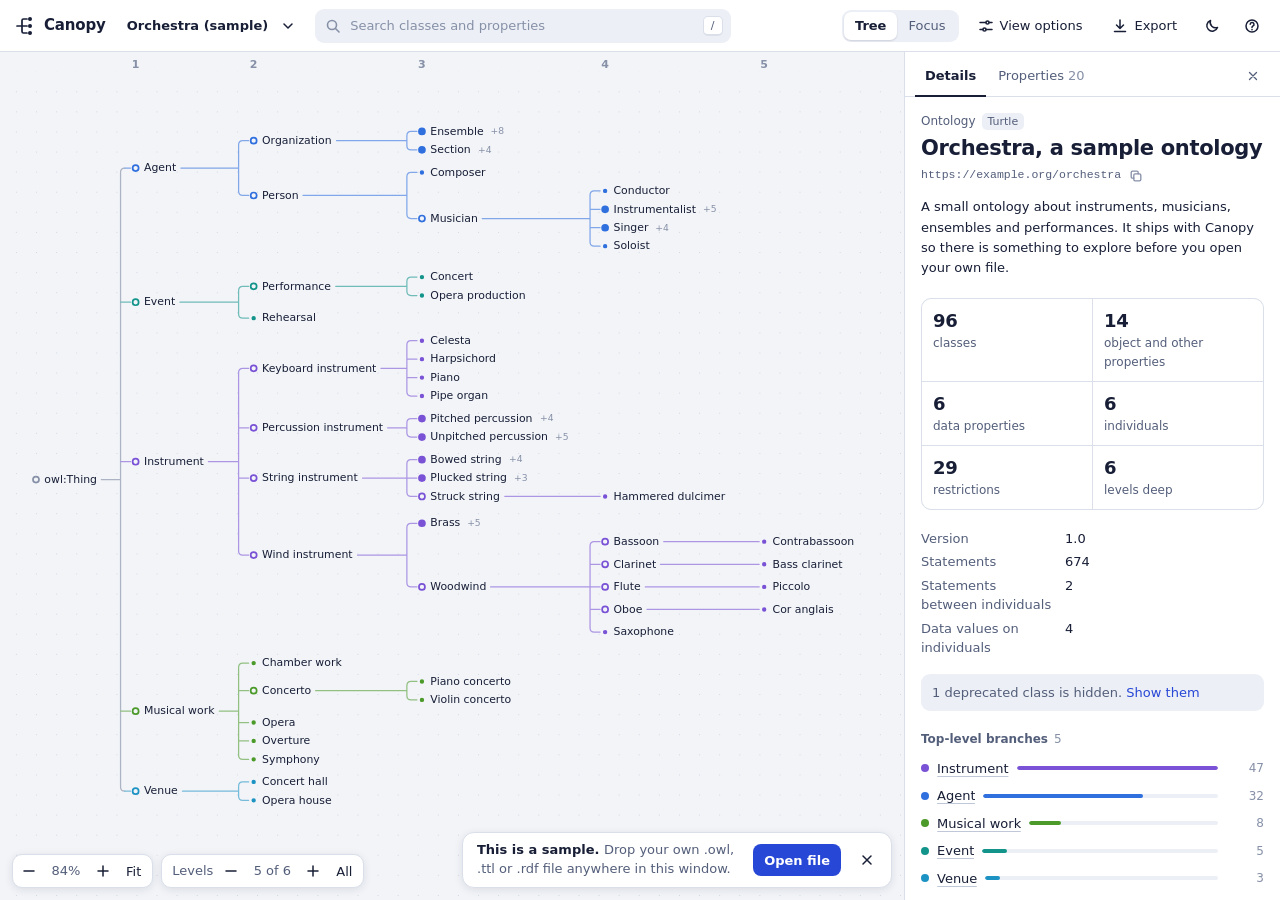
==== commit 214ca6e9: "Show individuals and the statements between them Individuals are now searchable and clickable. Each " ====
--- a/canopy.html
+++ b/canopy.html
@@ -76,6 +76,8 @@
 .dot { width: 8px; height: 8px; border-radius: 50%; display: inline-block; flex: none; background: var(--ink3); }
 .pglyph { width: 10px; height: 10px; display: inline-block; flex: none; border: 2px solid var(--rel); border-radius: 2px; transform: rotate(45deg) scale(.8); }
 .pglyph.data { border-color: var(--restr); }
+.iglyph { width: 9px; height: 9px; display: inline-block; flex: none; border: 2px solid var(--ink3); border-radius: 50%; background: var(--surface); }
+.lnk .iglyph { margin-right: 6px; vertical-align: 0; }
 .pglyph.other { border-color: var(--ink3); }
 
 .seg { display: inline-flex; background: var(--surface2); border-radius: 9px; padding: 2px; flex: none; }
@@ -1661,24 +1663,89 @@
       }
     }
 
-    /* individuals */
+    /* individuals: who they are */
     var inds = [], iidx = new Map();
-    function mkInd(iri) {
+    function mkInd(iri, explicit) {
       var x = iidx.get(iri);
-      if (x === undefined) { x = inds.length; iidx.set(iri, x); inds.push({ iri: iri, labels: [], types: [] }); }
+      if (x === undefined) { x = inds.length; iidx.set(iri, x); inds.push({ iri: iri, labels: [], types: [], out: [], dv: [], ov: [], explicit: explicit }); }
       return x;
     }
-    var ontSet = new Set(ontologies);
+    var ontSet = new Set(ontologies), typeTargets = new Set(), schemaProps = props.length;
+    for (k = 0; k < typed.length; k += 2) if (!builtin(typed[k + 1])) typeTargets.add(typed[k + 1]);
+    /* anything that is part of the schema is not treated as an individual unless it is declared as one */
+    function schemaEntity(x) {
+      if (cidx.has(x) || ontSet.has(x) || datatypes.has(x) || typeTargets.has(x)) return true;
+      var pi = pidx.get(x);
+      return pi !== undefined && pi < schemaProps;
+    }
     for (k = 0; k < typed.length; k += 2) {
       s = typed[k]; o = typed[k + 1];
-      if (!namedInd.has(s) && (cidx.has(s) || pidx.has(s) || ontSet.has(s) || datatypes.has(s))) continue;
       if (builtin(o)) continue;
+      if (!namedInd.has(s) && schemaEntity(s)) continue;
       var ct = cref(o);
       if (ct < 0) continue;
-      var ii = mkInd(s);
+      var ii = mkInd(s, true);
       if (inds[ii].types.indexOf(ct) < 0) { inds[ii].types.push(ct); classes[ct].ind.push(ii); }
     }
-    namedInd.forEach(function (iri) { mkInd(iri); });
+    namedInd.forEach(function (iri) { mkInd(iri, true); });
+
+    /* individuals without a type: subjects and objects of declared properties, and whatever is linked to an individual */
+    var nAssert = 0, nValues = 0, obs = [];
+    if (mode === 'owl') {
+      var cand = function (x) { return isI(x) && !builtin(x) && !schemaEntity(x); };
+      for (k = 0; k < N; k += 3) {
+        p = T[k + 1];
+        if (p === TYPE) continue;
+        var dpi = pidx.get(p);
+        if (dpi === undefined || dpi >= schemaProps) continue;
+        s = T[k]; o = T[k + 2];
+        if (!cand(s)) continue;
+        if (props[dpi].kind === 'object') { if (cand(o)) { mkInd(s, false); mkInd(o, false); } }
+        else if (props[dpi].kind === 'data') { if (!isStr(o)) mkInd(s, false); }
+      }
+      if (inds.length) {
+        for (var round = 0; round < 4; round++) {
+          var before = inds.length;
+          for (k = 0; k < N; k += 3) {
+            p = T[k + 1];
+            if (p === TYPE || builtin(p)) continue;
+            s = T[k]; o = T[k + 2];
+            if (!isI(s) || !isI(o)) continue;
+            var si = iidx.has(s), oi = iidx.has(o);
+            if (si && !oi) { if (cand(o) && SP.has(o)) mkInd(o, false); }
+            else if (oi && !si) { if (cand(s)) mkInd(s, false); }
+          }
+          if (inds.length === before) break;
+        }
+      }
+      /* what is said about them */
+      var usedObj = [], usedLit = [], obsMap = new Map();
+      for (i = 0; i < inds.length; i++) {
+        var ind = inds[i], ia2 = SP.get(ind.iri);
+        if (!ia2) continue;
+        for (j = 0; j < ia2.length; j++) {
+          p = T[ia2[j] + 1]; o = T[ia2[j] + 2];
+          if (p === TYPE || p === LABEL || p === PREFLABEL) continue;
+          if (isB(o)) continue;
+          var api = pref(p);
+          props[api].uses = (props[api].uses || 0) + 1;
+          if (!isStr(o)) { ind.dv.push(api, o.v, o.l || '', o.d || ''); usedLit[api] = 1; nValues++; }
+          else {
+            var ti = iidx.get(o);
+            if (ti !== undefined) {
+              ind.out.push(api, ti); usedObj[api] = 1; nAssert++;
+              var ta2 = ind.types, tb2 = inds[ti].types;
+              for (var x1 = 0; x1 < ta2.length; x1++) for (var x2 = 0; x2 < tb2.length; x2++) {
+                var ok = ta2[x1] + '|' + api + '|' + tb2[x2];
+                obsMap.set(ok, (obsMap.get(ok) || 0) + 1);
+              }
+            } else ind.ov.push(api, o);
+          }
+        }
+      }
+      for (i = schemaProps; i < props.length; i++) if (props[i].kind === 'rdf') props[i].kind = usedObj[i] ? 'object' : usedLit[i] ? 'data' : 'rdf';
+      obsMap.forEach(function (n, key) { var q = key.split('|'); obs.push({ s: +q[0], p: +q[1], o: +q[2], n: n }); });
+    }
 
     /* labels, comments, annotations */
     var STRUCT = new Set([TYPE, LABEL, PREFLABEL, RDFS + 'subClassOf', RDFS + 'domain', RDFS + 'range', RDFS + 'subPropertyOf',
@@ -1759,13 +1826,14 @@
 
     return {
       mode: mode,
-      classes: classes, props: props, inds: inds, rels: rels, groups: groups,
+      classes: classes, props: props, inds: inds, rels: rels, obs: obs, groups: groups, schemaProps: schemaProps,
       ontology: ont, prefixes: prefixes || {},
       langs: langs,
       stats: {
         triples: unique, classes: classes.length, declared: nDeclared, deprecated: nDep,
         objectProps: kinds.object, dataProps: kinds.data, annotationProps: kinds.annotation, otherProps: kinds.rdf,
-        individuals: inds.length, restrictions: nRestr, subClassEdges: subEdges, gci: gci, relations: rels.length
+        individuals: inds.length, restrictions: nRestr, subClassEdges: subEdges, gci: gci, relations: rels.length,
+        assertions: nAssert, dataValues: nValues
       }
     };
   }
@@ -1827,12 +1895,13 @@
 
 const S = {
   view: 'tree', theme: 'light', sel: null, hover: null, labelMode: 'label', lang: '', sort: 'az',
-  f: { dep: false, ext: true, relProps: true, relRestr: true, secondary: true, mini: true },
+  f: { dep: false, ext: true, relProps: true, relRestr: true, relObs: true, secondary: true, mini: true },
   tab: 'details', hops: 1, cap: 40, query: ''
 };
 let M = null, fileLabel = '', isSample = false, loadInfo = null;
 let cname = [], pname = [];
 let nodes = [], root = null, par = [], kidsAll = [], relOut = [], relIn = [], propRels = [], subProps = [], nsList = [];
+let obsOut = [], obsIn = [], obsByProp = [], indIn = [];
 let vis = [], cols = [], colX = [], colW = [], bounds = { w: 0, h: 0 }, gen = 0, maxDepth = 0, depthCount = [], leafCount = [], bfs = [];
 let matches = null, extGroup = null;
 const cam = { x: 0, y: 0, k: 1 };
@@ -2315,7 +2384,7 @@
 
   /* labels */
   c.textBaseline = 'middle'; c.textAlign = 'left';
-  const fpx = 13 * k;
+  const fpx = 13 * k, selTypes = S.sel && S.sel.t === 'i' ? M.inds[S.sel.i].types : null;
   if (fpx >= 6.2) {
     c.font = LABEL_FONT;
     for (let j = 0; j < all.length; j++) {
@@ -2325,6 +2394,7 @@
       if (n.a < 1) c.globalAlpha = n.a;
       if (isSel) { c.fillStyle = T.ink; rr(c, tx - 5, n.y - 9.5, n.w + 10, 19, 5); c.fill(); }
       else if (isM) { c.fillStyle = T.match; rr(c, tx - 4, n.y - 9, n.w + 8, 18, 4); c.fill(); }
+      else if (selTypes !== null && selTypes.indexOf(n.i) >= 0) { c.fillStyle = T.surface; rr(c, tx - 5, n.y - 9.5, n.w + 10, 19, 5); c.fill(); c.strokeStyle = T.ink; c.lineWidth = 1.5 / k; c.stroke(); }
       else if (n === hn) { c.fillStyle = T.surface; rr(c, tx - 5, n.y - 9.5, n.w + 10, 19, 5); c.fill(); c.strokeStyle = T.line2; c.lineWidth = 1 / k; c.stroke(); }
       c.fillStyle = isSel ? T.bg : n.dep ? T.ink3 : n.ext ? T.ink2 : T.ink;
       c.fillText(n.t, tx, n.y + 0.5);
@@ -2410,6 +2480,12 @@
 }
 function relShown(r) { return r.k === 'prop' || r.k === 'related' ? S.f.relProps : S.f.relRestr; }
 
+function arcFor(map, a, b, cls, faint, tag) {
+  const key = a.i + '>' + b.i + (tag || '') + (faint ? 'f' : '');
+  let arc = map.get(key);
+  if (!arc) { arc = { a: a, b: b, cls: cls, labels: [], n: 0, hidden: false, faint: faint, obs: null, decl: false }; map.set(key, arc); }
+  return arc;
+}
 function collectArcs(rels, faint, map) {
   for (let j = 0; j < rels.length; j++) {
     const r = rels[j];
@@ -2417,15 +2493,42 @@
     const na = nodes[r.s], nb = nodes[r.o];
     if (!na || !nb) continue;
     const a = visOf(na), b = visOf(nb), cls = r.k === 'prop' || r.k === 'related' ? 'rel' : 'restr';
-    const key = a.i + '>' + b.i + (faint ? 'f' : '');
-    let arc = map.get(key);
-    if (!arc) { arc = { a: a, b: b, cls: cls, labels: [], n: 0, hidden: false, faint: faint }; map.set(key, arc); }
-    else if (cls === 'rel') arc.cls = 'rel';
+    const arc = arcFor(map, a, b, cls, faint);
+    if (!arc.decl) { arc.cls = cls; arc.decl = true; } else if (cls === 'rel') arc.cls = 'rel';
     arc.n++;
     if (a !== na || b !== nb) arc.hidden = true;
     const l = relLabel(r);
     if (arc.labels.indexOf(l) < 0) arc.labels.push(l);
   }
+}
+/* Statements between individuals, counted per pair of classes. */
+function collectObs(list, faint, map) {
+  if (!S.f.relObs) return;
+  for (let j = 0; j < list.length; j++) {
+    const r = list[j], na = nodes[r.s], nb = nodes[r.o];
+    if (!na || !nb) continue;
+    const a = visOf(na), b = visOf(nb), arc = arcFor(map, a, b, 'obs', faint);
+    if (a !== na || b !== nb) arc.hidden = true;
+    if (!arc.obs) arc.obs = new Map();
+    arc.obs.set(r.p, (arc.obs.get(r.p) || 0) + r.n);
+  }
+}
+/* The statements of one individual, drawn between its classes and the classes of what it is linked to. */
+function indArcs(i, map) {
+  if (!S.f.relObs) return;
+  const ind = M.inds[i];
+  const add = (ta, tb, label) => {
+    for (let x = 0; x < ta.length; x++) for (let y = 0; y < tb.length; y++) {
+      const na = nodes[ta[x]], nb = nodes[tb[y]];
+      if (!na || !nb) continue;
+      const a = visOf(na), b = visOf(nb), arc = arcFor(map, a, b, 'obs', false, 'i');
+      if (a !== na || b !== nb) arc.hidden = true;
+      if (arc.labels.indexOf(label) < 0) arc.labels.push(label);
+    }
+  };
+  for (let q = 0; q < ind.out.length; q += 2) add(ind.types, M.inds[ind.out[q + 1]].types, pname[ind.out[q]]);
+  const inn = indIn[i];
+  for (let q = 0; q < inn.length; q += 2) add(M.inds[inn[q + 1]].types, ind.types, pname[inn[q]]);
 }
 function secondaryArcs(n, faint, map) {
   if (!S.f.secondary || n.i < 0) return;
@@ -2434,31 +2537,38 @@
     const pn = nodes[ps[j]];
     if (!pn || pn === n.parent) continue;
     const b = visOf(pn), key = n.i + '^' + b.i + (faint ? 'f' : '');
-    if (!map.has(key)) map.set(key, { a: n, b: b, cls: 'sec', labels: [], n: 1, hidden: b !== pn, faint: faint });
+    if (!map.has(key)) map.set(key, { a: n, b: b, cls: 'sec', labels: [], n: 1, hidden: b !== pn, faint: faint, obs: null, decl: true });
   }
 }
 function buildArcs() {
   const sel = S.sel, hn = hoverNode();
-  const key = gen + '|' + (sel ? sel.t + sel.i : '') + '|' + (hn ? hn.i : '') + '|' + S.f.relProps + S.f.relRestr + S.f.secondary;
+  const key = gen + '|' + (sel ? sel.t + sel.i : '') + '|' + (hn ? hn.i : '') + '|' + S.f.relProps + S.f.relRestr + S.f.secondary + S.f.relObs;
   if (key === arcKey) return;
   arcKey = key; arcNote = '';
   const map = new Map();
   if (sel && sel.t === 'c' && nodes[sel.i] && isVisible(nodes[sel.i])) {
-    collectArcs(relOut[sel.i], false, map); collectArcs(relIn[sel.i], false, map);
+    collectArcs(relOut[sel.i], false, map); collectArcs(relIn[sel.i].filter((r) => r.s !== r.o), false, map);
+    collectObs(obsOut[sel.i], false, map); collectObs(obsIn[sel.i].filter((r) => r.s !== r.o), false, map);
     secondaryArcs(nodes[sel.i], false, map);
   } else if (sel && sel.t === 'p') {
     collectArcs(propRels[sel.i], false, map);
+    collectObs(obsByProp[sel.i], false, map);
+  } else if (sel && sel.t === 'i') {
+    indArcs(sel.i, map);
   }
   if (hn && hn.i >= 0 && !(sel && sel.t === 'c' && sel.i === hn.i)) {
-    collectArcs(relOut[hn.i], true, map); collectArcs(relIn[hn.i], true, map);
+    collectArcs(relOut[hn.i], true, map); collectArcs(relIn[hn.i].filter((r) => r.s !== r.o), true, map);
+    collectObs(obsOut[hn.i], true, map); collectObs(obsIn[hn.i].filter((r) => r.s !== r.o), true, map);
     secondaryArcs(hn, true, map);
   }
   arcList = Array.from(map.values());
   if (arcList.length > 400) { arcNote = 'Showing 400 of ' + nf.format(arcList.length) + ' links'; arcList.length = 400; }
   for (let j = 0; j < arcList.length; j++) {
-    const a = arcList[j];
-    a.text = a.labels.length <= 2 ? a.labels.join(', ') : a.labels[0] + ', ' + a.labels[1] + ' +' + (a.labels.length - 2);
-    if (a.n > a.labels.length) a.text += ' \u00D7' + a.n;
+    const a = arcList[j], parts = a.labels.slice();
+    /* a count in brackets says how many statements between individuals stand behind the link */
+    if (a.obs) a.obs.forEach((n, pi) => { const nm = pname[pi], ix = parts.indexOf(nm), t = nm + ' (' + nf.format(n) + ')'; if (ix >= 0) parts[ix] = t; else parts.push(t); });
+    a.text = parts.length <= 2 ? parts.join(', ') : parts[0] + ', ' + parts[1] + ' +' + (parts.length - 2);
+    if (a.decl && !a.obs && a.n > a.labels.length) a.text += ' \u00d7' + a.n;
   }
 }
 
@@ -2475,12 +2585,12 @@
   for (let j = 0; j < arcList.length; j++) {
     const a = arcList[j];
     if (ex && a.faint) continue;
-    const A = a.a, B = a.b, col = a.cls === 'rel' ? T.rel : a.cls === 'restr' ? T.restr : T.ink2;
-    let p0x, p3x, c1x, c2x, dir;
+    const A = a.a, B = a.b, col = a.cls === 'rel' ? T.rel : a.cls === 'restr' ? T.restr : a.cls === 'obs' ? T.ink : T.ink2;
+    let p0x, p3x, c1x, c2x, dir, side = 0;
     const p0y = A.y, p3y = B.y;
-    c.globalAlpha = a.faint ? 0.5 : 1;
+    c.globalAlpha = a.faint ? 0.5 : a.cls === 'obs' && arcList.length > 12 ? 0.6 : 1;
     c.strokeStyle = col; c.fillStyle = col;
-    c.lineWidth = (a.cls === 'sec' ? 1.3 : 1.7) / k;
+    c.lineWidth = (a.cls === 'sec' ? 1.3 : a.cls === 'obs' ? 1.45 : 1.7) / k;
     c.setLineDash(a.cls === 'sec' ? [2 / k, 4 / k] : a.hidden ? [6 / k, 4 / k] : []);
     if (A === B) {
       const x = right(A) + 4 / k, r = 8 / k;
@@ -2491,7 +2601,7 @@
     }
     if (B.x > A.x + 1) { p0x = right(A); p3x = B.x - 9; const dx = Math.max(40, p3x - p0x); c1x = p0x + dx * 0.5; c2x = p3x - dx * 0.5; dir = 1; }
     else if (B.x < A.x - 1) { p0x = A.x - 9; p3x = right(B) + 3; const dx = Math.max(40, p0x - p3x); c1x = p0x - dx * 0.5; c2x = p3x + dx * 0.5; dir = -1; }
-    else { p0x = right(A); p3x = right(B) + 3; const bulge = Math.min(150, 34 + Math.abs(p3y - p0y) * 0.22); c1x = c2x = Math.max(p0x, p3x) + bulge; dir = -1; }
+    else { p0x = right(A); p3x = right(B) + 3; const bulge = Math.min(150, 34 + Math.abs(p3y - p0y) * 0.22); c1x = c2x = Math.max(p0x, p3x) + bulge; dir = -1; side = 1; }
     const hx = p3x - dir * 7 / k;
     c.beginPath(); c.moveTo(p0x, p0y); c.bezierCurveTo(c1x, p0y, c2x, p3y, hx, p3y); c.stroke();
     c.setLineDash([]);
@@ -2500,7 +2610,7 @@
     if (a.cls !== 'sec') {
       const ts = [0.5, 0.38, 0.62, 0.27, 0.73, 0.16, 0.84];
       const pts = ts.map((t) => { const u = 1 - t; return [u * u * u * p0x + 3 * u * u * t * c1x + 3 * u * t * t * c2x + t * t * t * hx, (u * u * u + 3 * u * u * t) * p0y + (3 * u * t * t + t * t * t) * p3y]; });
-      arcChips.push([pts, 0, a, col, false]);
+      arcChips.push([pts, side, a, col, false]);
     }
   }
   c.globalAlpha = 1;
@@ -2510,7 +2620,7 @@
 function drawArcChips(c, k, smallLabels) {
   const chips = arcChips;
   if (!chips.length) return;
-  const placed = [], fs = 11 / k, many = chips.length > 36;
+  const placed = [], fs = 11 / k, many = chips.length > 14;
   const names = [];
   if (!smallLabels && dn.length < 5000) for (let j = 0; j < dn.length; j++) { const n = dn[j]; names.push(n.x - 7, n.y - 9, arcRight(n), n.y + 9); }
   const free = (x, y, w, h) => {
@@ -2519,16 +2629,23 @@
     return 2;
   };
   c.font = '600 ' + fs + 'px ' + FONT; c.textBaseline = 'middle';
+  chips.sort((x, y) => (y[4] ? 1 : 0) - (x[4] ? 1 : 0));
   for (let j = 0; j < chips.length; j++) {
     const ch = chips[j], a = ch[2];
     const text = trunc(a.text, 44), tw = c.measureText(text).width, w = tw + 12 / k, h = 18 / k;
     let x, y;
     if (ch[4]) { x = ch[0]; y = ch[1] - h / 2; }
     else {
-      let best = -1, bz = 0;
-      for (let z = 0; z < ch[0].length; z++) { const f = free(ch[0][z][0] - w / 2, ch[0][z][1] - h / 2, w, h); if (f > best) { best = f; bz = z; if (f === 2) break; } }
+      const px = (pt) => (ch[1] ? pt[0] + 5 / k : pt[0] - w / 2);
+      let best = -1, bx = 0, by = 0;
+      for (let z = 0; z < ch[0].length && best < 2; z++) { const f = free(px(ch[0][z]), ch[0][z][1] - h / 2, w, h); if (f > best) { best = f; bx = px(ch[0][z]); by = ch[0][z][1] - h / 2; } }
+      /* still on top of something: move it up or down in steps */
+      for (let st = 1; st <= 4 && best < 2 && !many; st++) for (let sg = -1; sg <= 1 && best < 2; sg += 2) {
+        const yy = ch[0][0][1] - h / 2 + sg * st * (h + 3 / k), f = free(px(ch[0][0]), yy, w, h);
+        if (f > best) { best = f; bx = px(ch[0][0]); by = yy; }
+      }
       if (best === 0 && (many || a.faint)) continue;
-      x = ch[0][bz][0] - w / 2; y = ch[0][bz][1] - h / 2;
+      x = bx; y = by;
     }
     placed.push([x - 2 / k, y - 1 / k, x + w + 2 / k, y + h + 1 / k]);
     c.globalAlpha = a.faint ? 0.85 : 1;
@@ -2609,61 +2726,97 @@
 let F = null;
 const fcam = { x: 0, y: 0, k: 1 };
 
-function neigh(a, cat) {
-  const out = [];
-  if (cat === 'sup') return par[a];
-  if (cat === 'sub') return kidsAll[a];
-  if (cat === 'out') { relOut[a].forEach((r) => { if (nodes[r.o] && r.o !== a && out.indexOf(r.o) < 0) out.push(r.o); }); return out; }
-  if (cat === 'in') { relIn[a].forEach((r) => { if (nodes[r.s] && r.s !== a && out.indexOf(r.s) < 0) out.push(r.s); }); return out; }
-  M.classes[a].eq.forEach((e) => { if (e.t === 'c' && nodes[e.c] && out.indexOf(e.c) < 0) out.push(e.c); });
+function indBranch(i) {
+  const ts = M.inds[i].types;
+  for (let j = 0; j < ts.length; j++) if (nodes[ts[j]]) return nodes[ts[j]].branch;
+  return -1;
+}
+/* Neighbours of a focus node as [kind, index] pairs; kind is 'c' for a class and 'i' for an individual. */
+function neigh(o, cat, kind) {
+  const out = [], seen = new Set();
+  const push = (k, i) => { const key = k + i; if (!seen.has(key) && (k === 'i' || nodes[i])) { seen.add(key); out.push([k, i]); } };
+  if (o.k === 'i') {
+    const ind = M.inds[o.i];
+    if (cat === 'sup') { if (o.hop === 0) ind.types.forEach((t) => push('c', t)); }
+    else if (cat === 'out') { for (let q = 0; q < ind.out.length; q += 2) if (ind.out[q + 1] !== o.i) push('i', ind.out[q + 1]); }
+    else if (cat === 'in') { const inn = indIn[o.i]; for (let q = 0; q < inn.length; q += 2) if (inn[q + 1] !== o.i) push('i', inn[q + 1]); }
+    return out;
+  }
+  if (kind === 'i') return out;
+  const a = o.i;
+  if (cat === 'sup') par[a].forEach((p) => push('c', p));
+  else if (cat === 'sub') kidsAll[a].forEach((p) => push('c', p));
+  else if (cat === 'out') {
+    relOut[a].forEach((r) => { if (r.o !== a) push('c', r.o); });
+    if (S.f.relObs) obsOut[a].forEach((r) => { if (r.o !== a) push('c', r.o); });
+  } else if (cat === 'in') {
+    relIn[a].forEach((r) => { if (r.s !== a) push('c', r.s); });
+    if (S.f.relObs) obsIn[a].forEach((r) => { if (r.s !== a) push('c', r.s); });
+  } else M.classes[a].eq.forEach((e) => { if (e.t === 'c') push('c', e.c); });
   return out;
 }
 
-function buildFocus(center) {
-  const prev = F ? F.map : null, prevCenter = F ? F.nodes[0] : null;
+function buildFocus(center, kind) {
+  kind = kind || 'c';
+  const prev = F && F.kind === kind ? F.map : null, prevCenter = F ? F.nodes[0] : null;
   const map = new Map(), fn = [], omitted = new Set();
   mctx.font = '600 ' + LABEL_FONT;
-  const add = (i, hop, from, cat) => {
-    const t = trunc(cname[i], 34);
-    const o = { i: i, hop: hop, from: from, cat: cat, t: t, w: Math.ceil(mctx.measureText(t).width) + 26, h: 30, x: 0, y: 0, ox: 0, oy: 0, nx: 0, ny: 0, ang: 0, stub: false, branch: nodes[i].branch };
-    map.set(i, o); fn.push(o);
+  const add = (k, i, hop, from, cat) => {
+    const name = k === 'c' ? cname[i] : indName(M.inds[i]), t = trunc(name, 34);
+    const o = { k: k, i: i, key: k + i, hop: hop, from: from, cat: cat, t: t, w: Math.ceil(mctx.measureText(t).width) + 26, h: 30, x: 0, y: 0, ox: 0, oy: 0, nx: 0, ny: 0, ang: 0, stub: false,
+      branch: k === 'c' ? nodes[i].branch : indBranch(i) };
+    map.set(o.key, o); fn.push(o);
     return o;
   };
-  add(center, 0, null, 'c');
-  let frontier = [center];
+  add(kind, center, 0, null, 'c');
+  let frontier = [fn[0]];
   const cats = ['sup', 'out', 'in', 'eq', 'sub'];
   for (let hop = 1; hop <= S.hops; hop++) {
     const next = [];
     for (let ci = 0; ci < cats.length; ci++) for (let f = 0; f < frontier.length; f++) {
-      const nb = neigh(frontier[f], cats[ci]);
+      const nb = neigh(frontier[f], cats[ci], kind);
       for (let j = 0; j < nb.length; j++) {
-        const b = nb[j];
-        if (map.has(b) || !nodes[b]) continue;
-        if (fn.length >= S.cap) { omitted.add(b); continue; }
-        add(b, hop, map.get(frontier[f]), cats[ci]); next.push(b);
+        const key = nb[j][0] + nb[j][1];
+        if (map.has(key)) continue;
+        if (fn.length >= S.cap) { omitted.add(key); continue; }
+        next.push(add(nb[j][0], nb[j][1], hop, frontier[f], cats[ci]));
       }
     }
     frontier = next;
   }
   const em = new Map();
   const edge = (a, b, type, label) => {
-    const key = a + '>' + b + (type === 'isa' ? 'i' : type === 'eq' ? 'e' : 'r');
+    const key = a.key + '>' + b.key + (type === 'isa' ? 'i' : type === 'eq' ? 'e' : 'r');
     let e = em.get(key);
-    if (!e) { e = { a: map.get(a), b: map.get(b), type: type, labels: [], text: '' }; em.set(key, e); }
+    if (!e) { e = { a: a, b: b, type: type, labels: [], text: '' }; em.set(key, e); }
+    else if (type === 'rel' || (type === 'restr' && e.type === 'obs')) e.type = type;
     if (label && e.labels.indexOf(label) < 0) e.labels.push(label);
-    if (type === 'rel' && e.type === 'restr') e.type = 'rel';
+    return e;
   };
   fn.forEach((o) => {
-    par[o.i].forEach((p) => { if (map.has(p)) edge(o.i, p, 'isa'); });
-    relOut[o.i].forEach((r) => { if (map.has(r.o)) edge(o.i, r.o, r.k === 'prop' || r.k === 'related' ? 'rel' : 'restr', relLabel(r)); });
-    M.classes[o.i].eq.forEach((e) => { if (e.t === 'c' && map.has(e.c) && o.i < e.c) edge(o.i, e.c, 'eq', 'equivalent to'); });
+    if (o.k === 'i') {
+      const ind = M.inds[o.i];
+      if (o.hop === 0) ind.types.forEach((t) => { const c = map.get('c' + t); if (c) edge(o, c, 'isa'); });
+      for (let q = 0; q < ind.out.length; q += 2) { const tg = map.get('i' + ind.out[q + 1]); if (tg) edge(o, tg, 'obs', pname[ind.out[q]]); }
+      return;
+    }
+    if (kind === 'i') return;
+    par[o.i].forEach((p) => { const c = map.get('c' + p); if (c) edge(o, c, 'isa'); });
+    relOut[o.i].forEach((r) => { const c = map.get('c' + r.o); if (c) edge(o, c, r.k === 'prop' || r.k === 'related' ? 'rel' : 'restr', relLabel(r)); });
+    if (S.f.relObs) obsOut[o.i].forEach((r) => {
+      const c = map.get('c' + r.o);
+      if (!c) return;
+      const e = edge(o, c, 'obs'), nm = pname[r.p], ix = e.labels.indexOf(nm), t = nm + ' (' + nf.format(r.n) + ')';
+      if (ix >= 0) e.labels[ix] = t; else e.labels.push(t);
+    });
+    M.classes[o.i].eq.forEach((e) => { if (e.t === 'c' && o.i < e.c) { const c = map.get('c' + e.c); if (c) edge(o, c, 'eq', 'equivalent to'); } });
   });
   const edges = Array.from(em.values());
-  edges.forEach((e) => { e.text = e.labels.length <= 2 ? e.labels.join(', ') : e.labels[0] + ', ' + e.labels[1] + ' +' + (e.labels.length - 2); e.rev = em.has(e.b.i + '>' + e.a.i + 'r'); });
+  edges.forEach((e) => { e.text = e.labels.length <= 2 ? e.labels.join(', ') : e.labels[0] + ', ' + e.labels[1] + ' +' + (e.labels.length - 2); e.rev = em.has(e.b.key + '>' + e.a.key + 'r'); });
   let stub = null;
   if (omitted.size) {
     const t = '+' + nf.format(omitted.size) + ' more';
-    stub = { i: -2, hop: 1, from: fn[0], cat: 'sub', t: t, w: Math.ceil(mctx.measureText(t).width) + 26, h: 30, x: 0, y: 0, ox: 0, oy: 0, nx: 0, ny: 0, ang: 0, stub: true, branch: -1 };
+    stub = { k: 's', i: -2, key: 'stub', hop: 1, from: fn[0], cat: 'sub', t: t, w: Math.ceil(mctx.measureText(t).width) + 26, h: 30, x: 0, y: 0, ox: 0, oy: 0, nx: 0, ny: 0, ang: 0, stub: true, branch: -1 };
     fn.push(stub);
     edges.push({ a: stub, b: fn[0], type: 'stub', labels: [], text: '', rev: false });
   }
@@ -2671,18 +2824,18 @@
   let x0 = 1e9, x1 = -1e9, y0 = 1e9, y1 = -1e9;
   fn.forEach((o) => { x0 = Math.min(x0, o.nx - o.w / 2); x1 = Math.max(x1, o.nx + o.w / 2); y0 = Math.min(y0, o.ny - o.h / 2); y1 = Math.max(y1, o.ny + o.h / 2); });
   fn.forEach((o) => {
-    const p = prev && o.i >= 0 ? prev.get(o.i) : null;
+    const p = prev && !o.stub ? prev.get(o.key) : null;
     if (p) { o.ox = p.x; o.oy = p.y; }
-    else { const src = prev && prev.get(center) ? prev.get(center) : prevCenter; o.ox = src ? src.x : 0; o.oy = src ? src.y : 0; }
+    else { const src = prev && prev.get(fn[0].key) ? prev.get(fn[0].key) : prevCenter; o.ox = src ? src.x : 0; o.oy = src ? src.y : 0; }
     o.x = o.ox; o.y = o.oy;
   });
-  F = { center: center, nodes: fn, edges: edges, map: map, omitted: omitted.size, total: fn.length - (stub ? 1 : 0) + omitted.size, box: [x0, y0, x1, y1] };
+  F = { kind: kind, center: center, title: fn[0].t, nodes: fn, edges: edges, map: map, omitted: omitted.size, total: fn.length - (stub ? 1 : 0) + omitted.size, box: [x0, y0, x1, y1] };
   const padT = 64, pad = 40;
   const k = Math.max(0.3, Math.min(1, (W - pad * 2) / (x1 - x0), (H - padT - pad - 40) / (y1 - y0)));
   const c1 = { x: W / 2 - (x0 + x1) / 2 * k, y: padT + (H - padT - pad - 40) / 2 - (y0 + y1) / 2 * k, k: k };
-  if (REDUCED || !prev) {
+  if (REDUCED || !prevCenter) {
     fn.forEach((o) => { o.x = o.nx; o.y = o.ny; });
-    if (!prev || REDUCED) { fcam.x = c1.x; fcam.y = c1.y; fcam.k = c1.k; }
+    fcam.x = c1.x; fcam.y = c1.y; fcam.k = c1.k;
     anim = null;
   } else anim = { t0: performance.now(), dur: 380, nodes: false, focus: true, c0: null, c1: null, f0: { x: fcam.x, y: fcam.y, k: fcam.k }, f1: c1 };
   renderFocusBar();
@@ -2779,7 +2932,7 @@
   c.font = '600 11px ' + FONT;
   for (let j = 0; j < F.edges.length; j++) {
     const e = F.edges[j], A = e.a, B = e.b;
-    const col = e.type === 'rel' ? T.rel : e.type === 'restr' ? T.restr : e.type === 'eq' ? T.ink2 : T.ink3;
+    const col = e.type === 'rel' ? T.rel : e.type === 'restr' ? T.restr : e.type === 'obs' ? T.ink : e.type === 'eq' ? T.ink2 : T.ink3;
     const lit = hov && (hov === A || hov === B), main = A === F.nodes[0] || B === F.nodes[0] || A.hop + B.hop <= 2;
     c.strokeStyle = col; c.fillStyle = col;
     c.lineWidth = (e.type === 'isa' || e.type === 'stub' ? 1.3 : 1.7) * (lit ? 1.5 : 1);
@@ -2806,13 +2959,24 @@
     const ctr = F.nodes[0], oth = A === ctr ? B : B === ctr ? A : null;
     if (oth && oth.hop === 1 && e.cw && Math.abs(oth.x - ctr.x) > (oth.w + ctr.w) / 2 + e.cw + 40) {
       const sd = oth.x > ctr.x ? 1 : -1, toOther = A === ctr;
+      const off = e.rev ? (toOther ? -9.5 : 9.5) : 0, yo = oth.y + off, yc = ctr.y + off * 0.45;
       const xc = ctr.x + sd * (ctr.w / 2 + 3), xo = oth.x - sd * (oth.w / 2 + 3), xs = xo - sd * (e.cw + 24), xm = (xc + xs) / 2;
       const tipC = toOther || e.type === 'eq' ? 0 : 8, tipO = toOther && e.type !== 'eq' ? 8 : 0;
-      c.beginPath(); c.moveTo(xc + sd * tipC, ctr.y); c.bezierCurveTo(xm, ctr.y, xm, oth.y, xs, oth.y); c.lineTo(xo - sd * tipO, oth.y); c.stroke();
+      c.beginPath(); c.moveTo(xc + sd * tipC, yc); c.bezierCurveTo(xm, yc, xm, yo, xs, yo); c.lineTo(xo - sd * tipO, yo); c.stroke();
       c.setLineDash([]);
-      if (tipO) { c.beginPath(); c.moveTo(xo, oth.y); c.lineTo(xo - sd * 8, oth.y - 4); c.lineTo(xo - sd * 8, oth.y + 4); c.closePath(); c.fill(); }
-      if (tipC) { c.beginPath(); c.moveTo(xc, ctr.y); c.lineTo(xc + sd * 8, ctr.y - 4); c.lineTo(xc + sd * 8, ctr.y + 4); c.closePath(); c.fill(); }
-      chips.push([xo - sd * (12 + e.cw / 2), oth.y, e.text, col, lit, true]);
+      if (tipO) { c.beginPath(); c.moveTo(xo, yo); c.lineTo(xo - sd * 8, yo - 4); c.lineTo(xo - sd * 8, yo + 4); c.closePath(); c.fill(); }
+      if (tipC) { c.beginPath(); c.moveTo(xc, yc); c.lineTo(xc + sd * 8, yc - 4); c.lineTo(xc + sd * 8, yc + 4); c.closePath(); c.fill(); }
+      chips.push([xo - sd * (12 + e.cw / 2), yo, e.text, col, lit, true]);
+      continue;
+    }
+    /* a link between two direct neighbours in the same column bows outwards, with its label beside it */
+    if (oth === null && A !== B && A.hop === 1 && B.hop === 1 && e.type !== 'isa' && e.type !== 'stub' && Math.abs(A.x - B.x) < (A.w + B.w) / 2 && Math.abs(A.y - B.y) > 1) {
+      const sd = A.x >= ctr.x ? 1 : -1, xa = A.x + sd * (A.w / 2 + 3), xb = B.x + sd * (B.w / 2 + 3);
+      const xm = (sd > 0 ? Math.max(xa, xb) : Math.min(xa, xb)) + sd * (34 + Math.min(70, Math.abs(A.y - B.y) * 0.3)), tip = e.type === 'eq' ? 0 : 8;
+      c.beginPath(); c.moveTo(xa, A.y); c.bezierCurveTo(xm, A.y, xm, B.y, xb + sd * tip, B.y); c.stroke();
+      c.setLineDash([]);
+      if (tip) { c.beginPath(); c.moveTo(xb, B.y); c.lineTo(xb + sd * 8, B.y - 4); c.lineTo(xb + sd * 8, B.y + 4); c.closePath(); c.fill(); }
+      if (e.text) chips.push([(xa + 6 * xm + xb) / 8 + sd * (e.cw / 2 + 6), (A.y + B.y) / 2, e.text, col, lit, false]);
       continue;
     }
     let mx = (A.x + B.x) / 2, my = (A.y + B.y) / 2;
@@ -2854,7 +3018,7 @@
   c.globalAlpha = 1;
   for (let j = F.nodes.length - 1; j >= 0; j--) {
     const o = F.nodes[j], x = o.x - o.w / 2, y = o.y - o.h / 2;
-    rr(c, x, y, o.w, o.h, 8);
+    rr(c, x, y, o.w, o.h, o.k === 'i' ? o.h / 2 : 8);
     if (j === 0) { c.fillStyle = T.ink; c.fill(); }
     else {
       c.fillStyle = T.surface; c.fill();
@@ -2946,7 +3110,7 @@
 
 /* ---------- model ---------- */
 
-let domProps = [], rngProps = [], sIdx = [];
+let domProps = [], rngProps = [], sIdx = [], propUse = [];
 
 function setModel(model, label, sample) {
   M = model; fileLabel = label; isSample = !!sample;
@@ -2971,6 +3135,16 @@
   relOut = C.map(() => []); relIn = C.map(() => []); propRels = P.map(() => []); subProps = P.map(() => []);
   domProps = C.map(() => []); rngProps = C.map(() => []);
   M.rels.forEach((r) => { relOut[r.s].push(r); relIn[r.o].push(r); propRels[r.p].push(r); });
+  obsOut = C.map(() => []); obsIn = C.map(() => []); obsByProp = P.map(() => []);
+  M.obs.forEach((r) => { obsOut[r.s].push(r); obsIn[r.o].push(r); obsByProp[r.p].push(r); });
+  indIn = M.inds.map(() => []); propUse = P.map(() => []);
+  M.inds.forEach((ind, i) => {
+    for (let q = 0; q < ind.out.length; q += 2) {
+      indIn[ind.out[q + 1]].push(ind.out[q], i);
+      const u = propUse[ind.out[q]];
+      if (u.length < 400) u.push(i, ind.out[q + 1]);
+    }
+  });
   P.forEach((p, i) => { p.sup.forEach((s) => subProps[s].push(i)); p.dom.forEach((c) => domProps[c].push(i)); p.rng.forEach((c) => rngProps[c].push(i)); });
   S.sel = null; S.hover = null; S.query = ''; matches = null; F = null; S.cap = 40; S.hops = 1; S.tab = 'details';
   S.f.dep = false; S.f.ext = true;
@@ -2994,7 +3168,7 @@
   if (!keepOpen) { const c = fitCam(true); cam.x = c.x; cam.y = c.y; cam.k = c.k; }
   $('empty').hidden = true;
   if (!M.classes.length) showEmpty();
-  if (S.view === 'focus') { if (S.sel && S.sel.t === 'c') buildFocus(S.sel.i); else F = null; }
+  if (S.view === 'focus') { if (S.sel && S.sel.t === 'c') buildFocus(S.sel.i); else if (S.sel && S.sel.t === 'i') buildFocus(S.sel.i, 'i'); else F = null; }
   draw();
 }
 
@@ -3043,6 +3217,16 @@
   else buildFocus(i);
   renderPanel();
 }
+function selectInd(i) {
+  S.sel = { t: 'i', i: i }; S.tab = 'details'; arcKey = '';
+  if (S.view === 'tree') {
+    const ts = M.inds[i].types;
+    let tn = null;
+    for (let j = 0; j < ts.length && !tn; j++) tn = nodes[ts[j]] || null;
+    if (tn) reveal(tn, false); else draw();
+  } else buildFocus(i, 'i');
+  renderPanel();
+}
 function selectProp(i) {
   S.sel = { t: 'p', i: i }; S.tab = 'details'; arcKey = '';
   renderPanel(); draw();
@@ -3062,6 +3246,7 @@
   if (v === 'focus') {
     mini.hidden = true;
     if (S.sel && S.sel.t === 'c' && nodes[S.sel.i]) { F = null; buildFocus(S.sel.i); }
+    else if (S.sel && S.sel.t === 'i') { F = null; buildFocus(S.sel.i, 'i'); }
     else { F = null; renderFocusBar(); }
   } else {
     anim = null;
@@ -3080,6 +3265,7 @@
   const C = M.classes, P = M.props;
   for (let i = 0; i < C.length; i++) if (nodes[i]) sIdx.push({ t: 'c', i: i, l: cname[i].toLowerCase(), id: localName(C[i].iri).toLowerCase(), alt: C[i].alts.length ? C[i].alts.join('\u0001').toLowerCase() : '' });
   for (let i = 0; i < P.length; i++) sIdx.push({ t: 'p', i: i, l: pname[i].toLowerCase(), id: localName(P[i].iri).toLowerCase(), alt: '' });
+  for (let i = 0; i < M.inds.length; i++) sIdx.push({ t: 'i', i: i, l: indName(M.inds[i]).toLowerCase(), id: localName(M.inds[i].iri).toLowerCase(), alt: '' });
 }
 let results = [], resActive = 0, resTotal = 0;
 function runSearch(q, quiet) {
@@ -3099,7 +3285,7 @@
       else if (p > 0) sc = /[\s_\-:\/.(]/.test(e.l.charAt(p - 1)) ? 2 : 3;
       else if (e.id.indexOf(s) >= 0) sc = 4;
       else if (e.alt && e.alt.indexOf(s) >= 0) { sc = 5; const a = e.alt.split('\u0001'); for (let z = 0; z < a.length; z++) if (a[z].indexOf(s) >= 0) { alt = a[z]; break; } }
-      else if (byIri && (e.t === 'c' ? M.classes[e.i].iri : M.props[e.i].iri).toLowerCase().indexOf(s) >= 0) sc = 6;
+      else if (byIri && (e.t === 'c' ? M.classes[e.i].iri : e.t === 'p' ? M.props[e.i].iri : M.inds[e.i].iri).toLowerCase().indexOf(s) >= 0) sc = 6;
       if (sc >= 0) out.push({ e: e, sc: sc, pos: p, alt: alt });
     }
     out.sort((a, b) => a.sc - b.sc || a.e.l.length - b.e.l.length || (a.e.l < b.e.l ? -1 : a.e.l > b.e.l ? 1 : 0));
@@ -3123,7 +3309,7 @@
   box.hidden = false;
   if (!results.length) { box.appendChild(h('div', { class: 'res-note', text: 'Nothing matches "' + S.query.trim() + '". Search looks at labels, identifiers and synonyms.' })); return; }
   results.forEach((r, j) => {
-    const e = r.e, name = e.t === 'c' ? cname[e.i] : pname[e.i];
+    const e = r.e, name = e.t === 'c' ? cname[e.i] : e.t === 'p' ? pname[e.i] : indName(M.inds[e.i]);
     const nm = h('span', { class: 'nm' });
     if (r.pos >= 0) { nm.appendChild(document.createTextNode(name.slice(0, r.pos))); nm.appendChild(h('b', { text: name.slice(r.pos, r.pos + s.length) })); nm.appendChild(document.createTextNode(name.slice(r.pos + s.length))); }
     else nm.textContent = name;
@@ -3132,9 +3318,12 @@
       const parts = [];
       for (let a = nodes[e.i].parent; a && a !== root && parts.length < 3; a = a.parent) parts.unshift(a.name);
       pth = r.alt ? 'also called ' + r.alt : parts.length ? parts.join(' \u203A ') : compact(M.classes[e.i].iri);
+    } else if (e.t === 'i') {
+      const ts = M.inds[e.i].types;
+      pth = ts.length ? 'Individual of ' + ts.slice(0, 3).map((t) => cname[t]).join(', ') : 'Individual without a class';
     } else pth = propKindName(M.props[e.i]) + propSignature(M.props[e.i]);
     const row = h('div', { class: 'res' + (j === resActive ? ' active' : ''), role: 'option', onmousedown: (ev) => { ev.preventDefault(); goResult(j); }, onmousemove: () => { if (resActive !== j) { resActive = j; markActive(); } } },
-      e.t === 'c' ? h('span', { class: 'dot', style: 'background:' + branchColor(nodes[e.i].branch) }) : h('span', { class: 'pglyph ' + (M.props[e.i].kind === 'data' ? 'data' : M.props[e.i].kind === 'object' ? '' : 'other') }),
+      e.t === 'c' ? h('span', { class: 'dot', style: 'background:' + branchColor(nodes[e.i].branch) }) : e.t === 'i' ? h('span', { class: 'iglyph', style: 'border-color:' + branchColor(indBranch(e.i)) }) : h('span', { class: 'pglyph ' + (M.props[e.i].kind === 'data' ? 'data' : M.props[e.i].kind === 'object' ? '' : 'other') }),
       nm, h('span', { class: 'pth', text: pth }));
     box.appendChild(row);
   });
@@ -3150,7 +3339,7 @@
   if (!r) return;
   $('results').hidden = true;
   $('search').blur();
-  if (r.e.t === 'c') selectClass(r.e.i, { center: true }); else selectProp(r.e.i);
+  if (r.e.t === 'c') selectClass(r.e.i, { center: true }); else if (r.e.t === 'i') selectInd(r.e.i); else selectProp(r.e.i);
 }
 
 /* ---------- panel ---------- */
@@ -3168,6 +3357,10 @@
 function propLink(i) {
   const k = M.props[i].kind;
   return h('button', { class: 'lnk ' + (k === 'data' ? 'dp' : 'p'), title: M.props[i].iri, onclick: () => selectProp(i) }, pname[i]);
+}
+function indLink(i) {
+  return h('button', { class: 'lnk', title: M.inds[i].iri, onclick: () => selectInd(i) },
+    h('span', { class: 'iglyph', style: 'border-color:' + branchColor(indBranch(i)) }), indName(M.inds[i]));
 }
 function propKindName(p) { return p.kind === 'object' ? 'Object property' : p.kind === 'data' ? 'Data property' : p.kind === 'annotation' ? 'Annotation property' : 'Property'; }
 function dtName(iri) { return compact(iri); }
@@ -3268,6 +3461,7 @@
   if (S.tab === 'props') renderPropList(pb);
   else if (S.sel && S.sel.t === 'c') renderClass(pb, S.sel.i);
   else if (S.sel && S.sel.t === 'p') renderProp(pb, S.sel.i);
+  else if (S.sel && S.sel.t === 'i') renderInd(pb, S.sel.i);
   else renderOverview(pb);
   pb.scrollTop = 0;
 }
@@ -3354,7 +3548,14 @@
     const arr = Array.from(dj).sort((a, b) => collator.compare(cname[a], cname[b]));
     if (arr.length) pb.appendChild(sec('Disjoint with', arr.length, capped(arr, classLink, 12)));
   }
-  if (c.ind.length) pb.appendChild(sec('Individuals', c.ind.length, capped(c.ind, (x) => h('span', { title: M.inds[x].iri, text: indName(M.inds[x]) }), 20)));
+  if (c.ind.length) pb.appendChild(sec('Individuals', c.ind.length, capped(c.ind, indLink, 20)));
+  if (obsOut[i].length || obsIn[i].length) {
+    const rows = obsOut[i].map((r) => [1, r]).concat(obsIn[i].filter((r) => r.s !== i).map((r) => [0, r])).sort((a, b) => b[1].n - a[1].n);
+    pb.appendChild(sec('Statements between individuals', null,
+      h('p', { class: 'note', text: 'Counted from the data, per property and class of the other individual.' }),
+      capped(rows, (r) => r[0] ? [propLink(r[1].p), h('span', { class: 'arrow', text: '\u2192' }), classLink(r[1].o), h('span', { class: 'tag', text: nf.format(r[1].n) })]
+        : [classLink(r[1].s), h('span', { class: 'arrow', text: '\u2192' }), propLink(r[1].p), h('span', { class: 'tag', text: nf.format(r[1].n) })], 20)));
+  }
   append(pb, annotations(c.ann));
 }
 
@@ -3384,7 +3585,44 @@
   if (p.inv.length) pb.appendChild(sec('Inverse of', null, capped(p.inv, propLink)));
   const rs = propRels[i].filter((r) => r.k !== 'prop' && r.k !== 'related');
   if (rs.length) pb.appendChild(sec('Used in restrictions', rs.length, capped(rs, (r) => [classLink(r.s), ' ', h('span', { class: 'kw', text: r.k + (r.n !== undefined ? ' ' + r.n : '') }), ' ', classLink(r.o)])));
+  if (p.uses) {
+    const u = propUse[i], pairs = [];
+    for (let q = 0; q < u.length; q += 2) pairs.push([u[q], u[q + 1]]);
+    pb.appendChild(sec('Used in the data', p.uses, pairs.length
+      ? [pairs.length < p.uses && p.kind === 'object' && pairs.length >= 200 ? h('p', { class: 'note', text: 'The first ' + pairs.length + ' statements between individuals:' }) : null,
+        capped(pairs, (x) => [indLink(x[0]), h('span', { class: 'arrow', text: '\u2192' }), indLink(x[1])], 20)]
+      : h('p', { class: 'note', text: plural(p.uses, 'value', 'values') + ' on individuals. Open an individual to see them.' })));
+  }
   append(pb, annotations(p.ann));
+}
+
+function renderInd(pb, i) {
+  const ind = M.inds[i];
+  const kind = h('div', { class: 'kind' }, 'Individual');
+  if (!ind.types.length) kind.appendChild(h('span', { class: 'tag', text: 'no class' }));
+  if (!ind.explicit) kind.appendChild(h('span', { class: 'tag', title: 'It has no type; it counts as an individual because of the statements it takes part in.', text: 'not typed in this file' }));
+  pb.appendChild(kind);
+  pb.appendChild(h('h1', { class: 'title', text: indName(ind) }));
+  pb.appendChild(iriLine(ind.iri));
+  const acts = h('div', { class: 'acts' });
+  if (S.view === 'tree') acts.appendChild(h('button', { class: 'btn line', onclick: () => setView('focus') }, 'Focus on this'));
+  else acts.appendChild(h('button', { class: 'btn line', onclick: () => setView('tree') }, 'Show in tree'));
+  pb.appendChild(acts);
+  if (ind.types.length) pb.appendChild(sec('Instance of', ind.types.length > 1 ? ind.types.length : null, capped(ind.types, classLink)));
+  const out = [], inn = [], dv = [], ov = [];
+  for (let q = 0; q < ind.out.length; q += 2) out.push([ind.out[q], ind.out[q + 1]]);
+  for (let q = 0; q < indIn[i].length; q += 2) inn.push([indIn[i][q], indIn[i][q + 1]]);
+  for (let q = 0; q < ind.dv.length; q += 4) dv.push([ind.dv[q], ind.dv[q + 1], ind.dv[q + 2], ind.dv[q + 3]]);
+  for (let q = 0; q < ind.ov.length; q += 2) ov.push([ind.ov[q], ind.ov[q + 1]]);
+  if (out.length) pb.appendChild(sec('Statements', out.length, capped(out, (x) => [propLink(x[0]), h('span', { class: 'arrow', text: '\u2192' }), indLink(x[1])], 30)));
+  if (inn.length) pb.appendChild(sec('Referenced by', inn.length, capped(inn, (x) => [indLink(x[1]), h('span', { class: 'arrow', text: '\u2192' }), propLink(x[0])], 30)));
+  if (dv.length) pb.appendChild(sec('Data values', dv.length, capped(dv, (x) => {
+    const tag = x[2] || (x[3] && x[3] !== 'http://www.w3.org/2001/XMLSchema#string' ? compact(x[3]) : '');
+    return [propLink(x[0]), h('span', { class: 'arrow', text: ':' }), /^https?:\/\/\S+$/.test(x[1]) ? h('a', { href: x[1], target: '_blank', rel: 'noopener noreferrer', text: x[1] }) : trunc(x[1], 400), tag ? h('span', { class: 'tag', text: tag }) : null];
+  }, 30)));
+  if (ov.length) pb.appendChild(sec('Other links', ov.length, h('p', { class: 'note', text: 'Targets that are not individuals in this file.' }), capped(ov, (x) => [propLink(x[0]), h('span', { class: 'arrow', text: '\u2192' }),
+    /^https?:\/\//.test(x[1]) ? h('a', { href: x[1], target: '_blank', rel: 'noopener noreferrer', text: compact(x[1]) }) : compact(x[1])], 30)));
+  if (!out.length && !inn.length && !dv.length && !ov.length) pb.appendChild(h('div', { class: 'callout', text: 'The file says nothing about this individual beyond its name and class.' }));
 }
 
 function renderOverview(pb) {
@@ -3403,6 +3641,8 @@
   kv('License', o && o.license);
   kv('Statements', nf.format(st.triples));
   kv('Annotation properties', st.annotationProps ? nf.format(st.annotationProps) : '');
+  kv('Statements between individuals', st.assertions ? nf.format(st.assertions) : '');
+  kv('Data values on individuals', st.dataValues ? nf.format(st.dataValues) : '');
   if (loadInfo && !isSample) kv('Read in', (loadInfo.ms < 1000 ? Math.round(loadInfo.ms) + ' ms' : (loadInfo.ms / 1000).toFixed(1) + ' s') + (loadInfo.bytes ? ' (' + (loadInfo.bytes / 1048576 < 0.1 ? Math.max(1, Math.round(loadInfo.bytes / 1024)) + ' KB' : (loadInfo.bytes / 1048576).toFixed(1) + ' MB') + ')' : ''));
   pb.appendChild(h('section', { class: 'sec' }, dl));
   const notes = [];
@@ -3424,6 +3664,9 @@
     if (tops.length > 14) { const more = h('button', { class: 'more', text: 'Show all ' + nf.format(tops.length), onclick: () => { tops.slice(14, 600).forEach((k) => ul.appendChild(row(k))); more.remove(); } }); s.appendChild(more); }
     pb.appendChild(s);
   }
+  const loose = [];
+  M.inds.forEach((ind, j) => { if (!ind.types.length) loose.push(j); });
+  if (loose.length) pb.appendChild(sec('Individuals without a class', loose.length, h('p', { class: 'note', text: 'They have no place in the tree. Open one to see its statements.' }), capped(loose, indLink, 12)));
   if (o && o.imports.length) pb.appendChild(sec('Imports', o.imports.length, h('p', { class: 'note', text: 'Imports are not fetched. To see them, drop the imported files together with this one.' }),
     h('ul', { class: 'list' }, o.imports.map((x) => h('li', { class: 'iri', text: x })))));
 }
@@ -3506,7 +3749,7 @@
     if (M.classes.length) {
       e.textContent = '';
       e.appendChild(h('div', null, h('h2', { text: 'Pick a ' + nouns()[0] + ' to focus on' }),
-        h('p', { text: 'The focus view shows one ' + nouns()[0] + ' with its parents, children and the properties that connect it to others. Search for one above, or select it in the tree first.' }),
+        h('p', { text: 'The focus view shows one ' + nouns()[0] + ' or individual with what it is connected to. Search for one above, or select it in the tree first.' }),
         h('button', { class: 'btn primary', onclick: () => setView('tree') }, 'Back to the tree')));
       e.hidden = false;
     }
@@ -3514,14 +3757,14 @@
   }
   e.hidden = true;
   const seg = h('div', { class: 'seg', role: 'group', 'aria-label': 'Distance' });
-  [1, 2].forEach((n) => seg.appendChild(h('button', { 'aria-pressed': String(S.hops === n), title: n === 1 ? 'Direct neighbours only' : 'Neighbours of neighbours too', onclick: () => { S.hops = n; buildFocus(F.center); } }, n === 1 ? '1 step' : '2 steps')));
+  [1, 2].forEach((n) => seg.appendChild(h('button', { 'aria-pressed': String(S.hops === n), title: n === 1 ? 'Direct neighbours only' : 'Neighbours of neighbours too', onclick: () => { S.hops = n; buildFocus(F.center, F.kind); } }, n === 1 ? '1 step' : '2 steps')));
   const shown = F.nodes.length - (F.omitted ? 1 : 0);
-  fb.appendChild(h('div', { class: 'group' }, h('span', { class: 'muted', text: 'Around' }), h('span', { class: 'ttl', text: cname[F.center] }), seg));
-  fb.appendChild(h('div', { class: 'group' }, h('span', { class: 'muted', text: F.omitted ? 'Showing ' + shown + ' of ' + nf.format(F.total) : plural(shown, nouns()[0], nouns()[1]) }),
+  fb.appendChild(h('div', { class: 'group' }, h('span', { class: 'muted', text: 'Around' }), h('span', { class: 'ttl', text: F.title }), seg));
+  fb.appendChild(h('div', { class: 'group' }, h('span', { class: 'muted', text: F.omitted ? 'Showing ' + shown + ' of ' + nf.format(F.total) : F.kind === 'i' ? plural(shown, 'item', 'items') : plural(shown, nouns()[0], nouns()[1]) }),
     F.omitted ? h('button', { class: 'btn', onclick: moreFocus }, 'Show more') : null,
     h('button', { class: 'btn', onclick: () => setView('tree') }, 'Show in tree')));
 }
-function moreFocus() { S.cap = Math.min(400, S.cap + 40); buildFocus(F.center); }
+function moreFocus() { S.cap = Math.min(400, S.cap + 40); buildFocus(F.center, F.kind); }
 
 /* ---------- popovers ---------- */
 
@@ -3577,6 +3820,7 @@
   p.appendChild(h('h4', { text: 'Links drawn for the selected ' + N[0] }));
   p.appendChild(chk('Properties (domain to range)', S.f.relProps, (v) => { S.f.relProps = v; arcKey = ''; draw(); }));
   p.appendChild(chk('Restrictions', S.f.relRestr, (v) => { S.f.relRestr = v; arcKey = ''; draw(); }));
+  if (M.stats.assertions) p.appendChild(chk('Statements between individuals', S.f.relObs, (v) => { S.f.relObs = v; arcKey = ''; if (S.view === 'focus' && F) buildFocus(F.center, F.kind); else draw(); }, M.stats.assertions));
   p.appendChild(chk('Additional parents', S.f.secondary, (v) => { S.f.secondary = v; arcKey = ''; draw(); }));
 }
 function expMenu(p) {
@@ -3622,11 +3866,13 @@
   sw('<path d="M9 9h13M44 3.5H25a3 3 0 0 0-3 3v5a3 3 0 0 0 3 3h19" stroke="' + mix(TH.branch[0], TH.bg, 0.3) + '"/><circle cx="6" cy="9" r="3" fill="' + TH.bg + '" stroke="' + TH.branch[0] + '"/><circle cx="48" cy="3.5" r="2.6" fill="' + TH.branch[0] + '"/><circle cx="48" cy="14.5" r="2.6" fill="' + TH.branch[0] + '"/>', 'Hierarchy: a subclass sits to the right of its parent. Colour marks the top-level branch.');
   sw('<path d="M2 14C24 14 38 4 58 4" stroke="' + TH.rel + '"/><path d="M62 4l-7-3.5v7z" fill="' + TH.rel + '"/>', 'Property: from its domain to its range.');
   sw('<path d="M2 14C24 14 38 4 58 4" stroke="' + TH.restr + '"/><path d="M62 4l-7-3.5v7z" fill="' + TH.restr + '"/>', 'Restriction, such as "plays some Violin".');
+  sw('<path d="M2 14C24 14 38 4 58 4" stroke="' + TH.ink + '"/><path d="M62 4l-7-3.5v7z" fill="' + TH.ink + '"/>', 'Statements between individuals, counted per pair of classes. A number in brackets is that count.');
   sw('<path d="M2 14C24 14 38 4 58 4" stroke="' + TH.rel + '" stroke-dasharray="6 4"/>', 'Dashed: the other end is inside a collapsed branch.');
   sw('<path d="M2 14C24 14 38 4 58 4" stroke="' + TH.ink2 + '" stroke-dasharray="1.5 4"/>', 'Dotted: an additional parent. The tree shows each class once.');
   openModal('How to read and move around', [
     h('p', { text: 'The tree only shows the hierarchy. Links between classes appear when you select or point at a class, so the picture stays readable however large the ontology is.' }),
     h('h3', { text: 'Lines' }), lg,
+    h('p', { text: 'Individuals are listed under their class and found by the search. Selecting one shows what the file states about it, and the focus view draws it with the individuals it is linked to.' }),
     h('h3', { text: 'Mouse and trackpad' }),
     h('p', { text: 'Drag to move. Scroll to pan, and pinch or hold Ctrl (\u2318 on a Mac) while scrolling to zoom. Click a name to select it, click its dot to open or close the branch, and Alt-click the dot to open everything below. The numbers along the top edge collapse the tree to that level.' }),
     h('h3', { text: 'Keyboard' }), dl,
@@ -3811,7 +4057,12 @@
     if (hv.level) { t.appendChild(h('b', { text: 'Level ' + hv.level })); t.appendChild(h('span', { text: 'Click to show the tree down to this level' })); }
     else {
       const n = hv.n, f = hv.f;
-      if (f && f.stub) { t.appendChild(h('b', { text: f.t })); t.appendChild(h('span', { text: 'Click to show more neighbours' })); }
+      if (f && f.k === 'i') {
+        const ind = M.inds[f.i];
+        t.appendChild(h('b', { text: indName(ind) }));
+        t.appendChild(h('span', { text: ind.types.length ? 'Individual of ' + ind.types.slice(0, 4).map((x) => cname[x]).join(', ') : 'Individual without a class' }));
+        t.appendChild(h('span', { text: plural(ind.out.length / 2 + indIn[f.i].length / 2, 'statement', 'statements') + (ind.dv.length ? ', ' + plural(ind.dv.length / 4, 'data value', 'data values') : '') }));
+      } else if (f && f.stub) { t.appendChild(h('b', { text: f.t })); t.appendChild(h('span', { text: 'Click to show more neighbours' })); }
       else {
         const i = n ? n.i : f.i;
         if (i === -3) { t.appendChild(h('b', { text: plural(extGroup.kids.length, nouns()[0], nouns()[1]) + ' declared elsewhere' })); t.appendChild(h('span', { text: 'This file mentions them, for example in restrictions, but does not declare them. They usually come from an imported ontology.' })); }
@@ -3919,7 +4170,8 @@
     const o = hitFocus(sx, sy);
     if (!o) return;
     if (o.stub) { moreFocus(); return; }
-    if (o.i !== F.center) selectClass(o.i, {});
+    if (o.k === 'i') { if (!(F.kind === 'i' && o.i === F.center)) selectInd(o.i); }
+    else if (!(F.kind === 'c' && o.i === F.center)) selectClass(o.i, {});
   }
 }
 cv.addEventListener('dblclick', (ev) => {
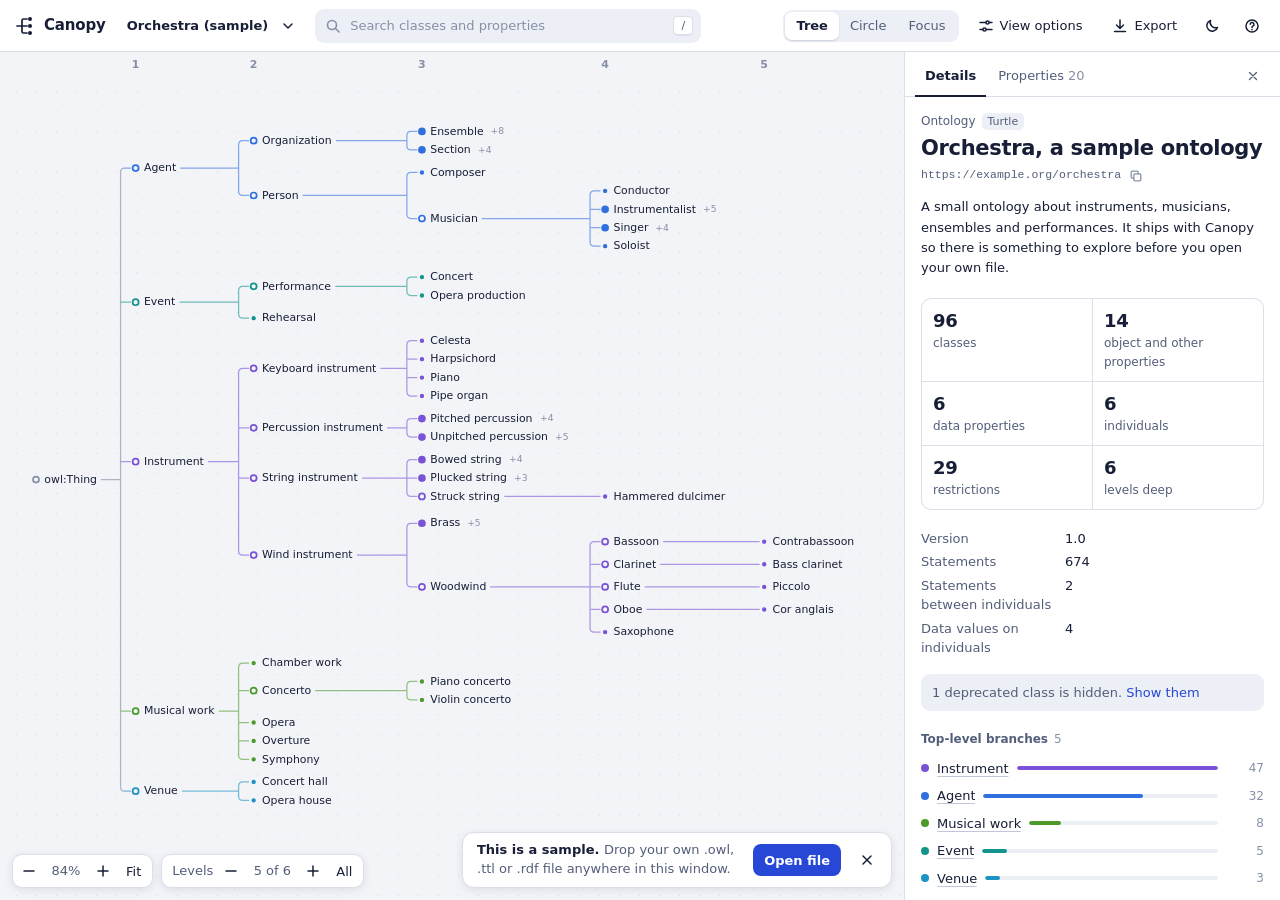
==== commit 634a2dec: "Add a circle view of the hierarchy The same tree drawn on a circle: end classes on the rim, open bra" ====
--- a/canopy.html
+++ b/canopy.html
@@ -109,6 +109,7 @@
 .group { display: inline-flex; align-items: center; background: var(--surface); border: 1px solid var(--line); border-radius: 10px; padding: 2px; box-shadow: var(--shadow-s); pointer-events: auto; }
 .group .btn { height: 28px; border-radius: 7px; padding: 0 8px; }
 .group .btn.icon { width: 28px; padding: 0; }
+.group .btn[aria-pressed="true"] { background: var(--ink); color: var(--bg); }
 .group .val { padding: 0 6px; min-width: 46px; text-align: center; color: var(--ink2); font-variant-numeric: tabular-nums; }
 .group .lbl { padding: 0 4px 0 8px; color: var(--ink2); }
 #mini { position: absolute; right: 12px; bottom: 12px; border-radius: 10px; border: 1px solid var(--line); background: var(--surface); box-shadow: var(--shadow-s); cursor: pointer; touch-action: none; }
@@ -266,7 +267,8 @@
     <div class="spacer"></div>
     <div class="seg" id="viewSeg" role="group" aria-label="View">
       <button data-v="tree" aria-pressed="true" title="The whole hierarchy as a collapsible tree (G)">Tree</button>
-      <button data-v="focus" aria-pressed="false" title="The neighbourhood of the selected class (G)">Focus</button>
+      <button data-v="radial" aria-pressed="false" title="The same hierarchy on a circle, with links bundled through the middle (G)">Circle</button>
+      <button data-v="focus" aria-pressed="false" title="The neighbourhood of the selected class or individual (G)">Focus</button>
     </div>
     <button class="btn" id="optBtn" aria-haspopup="true" aria-expanded="false"><span class="lbl">View options</span></button>
     <button class="btn" id="expBtn" aria-haspopup="true" aria-expanded="false"><span class="lbl">Export</span></button>
@@ -1896,7 +1898,7 @@
 const S = {
   view: 'tree', theme: 'light', sel: null, hover: null, labelMode: 'label', lang: '', sort: 'az',
   f: { dep: false, ext: true, relProps: true, relRestr: true, relObs: true, secondary: true, mini: true },
-  tab: 'details', hops: 1, cap: 40, query: ''
+  tab: 'details', hops: 1, cap: 40, query: '', allLinks: null
 };
 let M = null, fileLabel = '', isSample = false, loadInfo = null;
 let cname = [], pname = [];
@@ -1959,7 +1961,8 @@
 
 function mkNode(i) {
   return { i: i, name: '', t: '', w: -1, parent: null, kids: [], depth: 0, desc: 0, open: false, branch: -1,
-    x: 0, y: 0, nx: 0, ny: 0, ox: 0, oy: 0, a: 1, top: 0, bot: 0, g: -1, was: false, mc: 0, dep: false, ext: false, k0: 0, k1: 0, to: null };
+    x: 0, y: 0, nx: 0, ny: 0, ox: 0, oy: 0, a: 1, top: 0, bot: 0, g: -1, was: false, mc: 0, dep: false, ext: false, k0: 0, k1: 0, to: null,
+    rx: 0, ry: 0, th: 0, rr: 0, tth: 0, trr: 0, oth: 0, orr: 0 };
 }
 
 function buildTree(keepOpen) {
@@ -2111,27 +2114,40 @@
   const old = vis;
   vis = out; cols = cl; colW = cw;
   bounds = { w: colX[cw.length - 1] + PADL + cw[cw.length - 1] + 16, h: Math.max(ROW, y - GROUPGAP) };
+  radialTargets();
   return old;
 }
 
 /* Recompute the layout. opts: {animate, anchor: node kept still on screen, center: node, cam: explicit target} */
 function relayout(opts) {
   opts = opts || {};
-  const c0 = { x: cam.x, y: cam.y, k: cam.k };
-  const ax = opts.anchor ? opts.anchor.x : 0, ay = opts.anchor ? opts.anchor.y : 0;
+  const radial = S.view === 'radial', C = radial ? rcam : cam;
+  const c0 = { x: C.x, y: C.y, k: C.k };
+  const an = opts.anchor || null, atFit = radial && radReady && radialAtFit();
+  const ax = an ? an.x : 0, ay = an ? an.y : 0, p0x = an ? an.rr * Math.cos(an.th) : 0, p0y = an ? an.rr * Math.sin(an.th) : 0;
   const old = layout();
   let c1 = null;
   if (opts.cam) c1 = opts.cam;
-  else if (opts.center) c1 = centerCam(opts.center);
-  else if (opts.anchor && opts.anchor.g === gen) c1 = { x: cam.x + (ax - opts.anchor.nx) * cam.k, y: cam.y + (ay - opts.anchor.ny) * cam.k, k: cam.k };
-  if (opts.reveal && (opts.forceCenter || offscreenAt(opts.reveal, c1 || cam))) c1 = centerCam(opts.reveal);
+  else if (opts.center) c1 = centerCamV(opts.center);
+  else if (an && an.g === gen) {
+    if (radial) c1 = { x: C.x + (p0x - an.trr * Math.cos(an.tth)) * C.k, y: C.y + (p0y - an.trr * Math.sin(an.tth)) * C.k, k: C.k };
+    else c1 = { x: C.x + (ax - an.nx) * C.k, y: C.y + (ay - an.ny) * C.k, k: C.k };
+  }
+  if (radial && (opts.fit || atFit) && !opts.cam) c1 = fitRadial();
+  else if (opts.reveal && (opts.forceCenter || offscreenV(opts.reveal, c1 || C))) c1 = centerCamV(opts.reveal);
   const doAnim = opts.animate && !REDUCED && vis.length + old.length < 9000;
   ghosts = [];
   if (doAnim) {
     for (let j = 0; j < vis.length; j++) {
       const n = vis[j];
-      if (n.was) { n.ox = n.x; n.oy = n.y; n.a = 1; }
-      else { const p = n.parent; n.ox = p ? p.ox : n.nx; n.oy = p ? p.oy : n.ny; n.x = n.ox; n.y = n.oy; n.a = 0; }
+      if (n.was) { n.ox = n.x; n.oy = n.y; n.orr = n.rr; n.oth = n.th; n.a = 1; }
+      else {
+        const p = n.parent;
+        n.ox = p ? p.ox : n.nx; n.oy = p ? p.oy : n.ny; n.orr = p ? p.orr : n.trr; n.oth = p ? p.oth : n.tth;
+        n.x = n.ox; n.y = n.oy; n.rr = n.orr; n.th = n.oth; n.a = 0;
+      }
+      /* turn the short way round */
+      if (n.tth - n.oth > Math.PI) n.oth += TAU; else if (n.oth - n.tth > Math.PI) n.oth -= TAU;
     }
     for (let j = 0; j < old.length; j++) {
       const n = old[j];
@@ -2139,15 +2155,16 @@
       let a = n.parent;
       while (a && a.g !== gen) a = a.parent;
       if (!a) continue;
-      n.ox = n.x; n.oy = n.y; n.to = a; ghosts.push(n);
-    }
-    anim = { t0: performance.now(), dur: 280, nodes: true, c0: c0, c1: c1 };
+      n.ox = n.x; n.oy = n.y; n.orr = n.rr; n.oth = n.th; n.to = a; ghosts.push(n);
+      if (a.tth - n.oth > Math.PI) n.oth += TAU; else if (n.oth - a.tth > Math.PI) n.oth -= TAU;
+    }
+    anim = { t0: performance.now(), dur: 280, nodes: true, cam: C, c0: c0, c1: c1 };
   } else {
-    for (let j = 0; j < vis.length; j++) { const n = vis[j]; n.x = n.nx; n.y = n.ny; n.a = 1; }
+    for (let j = 0; j < vis.length; j++) { const n = vis[j]; n.x = n.nx; n.y = n.ny; n.rr = n.trr; n.th = n.tth; n.a = 1; }
     anim = null;
-    if (c1) { cam.x = c1.x; cam.y = c1.y; cam.k = c1.k; }
-  }
-  miniDirty = true; arcKey = '';
+    if (c1) { C.x = c1.x; C.y = c1.y; C.k = c1.k; }
+  }
+  miniDirty = true; arcKey = ''; allKey = '';
   updateDepthLabel();
   draw();
 }
@@ -2157,9 +2174,21 @@
   return { x: W * 0.4 - (n.nx + n.w / 2) * k, y: H / 2 - n.ny * k, k: k };
 }
 function moveCam(c1, dur) {
-  if (REDUCED || dur === 0) { cam.x = c1.x; cam.y = c1.y; cam.k = c1.k; anim = null; draw(); return; }
-  anim = { t0: performance.now(), dur: dur || 320, nodes: false, c0: { x: cam.x, y: cam.y, k: cam.k }, c1: c1 };
+  const C = S.view === 'radial' ? rcam : cam;
+  if (REDUCED || dur === 0) { C.x = c1.x; C.y = c1.y; C.k = c1.k; anim = null; draw(); return; }
+  anim = { t0: performance.now(), dur: dur || 320, nodes: false, cam: C, c0: { x: C.x, y: C.y, k: C.k }, c1: c1 };
   draw();
+}
+/* camera helpers that follow the current view */
+function centerCamV(n) {
+  if (S.view !== 'radial') return centerCam(n);
+  const k = Math.max(rcam.k, 0.7);
+  return { x: W * 0.46 - n.trr * Math.cos(n.tth) * k, y: H / 2 - n.trr * Math.sin(n.tth) * k, k: k };
+}
+function offscreenV(n, c) {
+  if (S.view !== 'radial') return offscreenAt(n, c);
+  const sx = n.trr * Math.cos(n.tth) * c.k + c.x, sy = n.trr * Math.sin(n.tth) * c.k + c.y;
+  return sx < 60 || sx > W - 60 || sy < 60 || sy > H - 80 || c.k < 0.45;
 }
 function fitCam(readable) {
   const padX = 36, padT = 44, padB = 60;
@@ -2192,7 +2221,7 @@
 function setLevel(L) {
   L = Math.max(1, Math.min(maxDepth, L));
   setLevelState(L);
-  relayout({ animate: true, anchor: root });
+  relayout({ animate: true, anchor: root, fit: true });
 }
 function visibleDepth() { return cols.length - 1; }
 function stepLevel(dir) {
@@ -2208,7 +2237,7 @@
     const cl = cols[d - 1];
     for (let j = 0; j < cl.length; j++) cl[j].open = false;
   }
-  relayout({ animate: true, anchor: root });
+  relayout({ animate: true, anchor: root, fit: true });
 }
 function offscreenAt(n, c) {
   const sx = n.nx * c.k + c.x, sy = n.ny * c.k + c.y;
@@ -2220,7 +2249,7 @@
   let changed = false;
   for (let a = n.parent; a; a = a.parent) if (!a.open) { a.open = true; changed = true; }
   if (changed) relayout({ animate: true, anchor: anchor, reveal: n, forceCenter: center });
-  else if (center || offscreenAt(n, cam)) moveCam(centerCam(n));
+  else if (S.view === 'radial' ? (!radialAtFit() && (center || offscreenV(n, rcam))) : (center || offscreenV(n, cam))) moveCam(centerCamV(n));
   else draw();
 }
 
@@ -2237,14 +2266,14 @@
     let t = (performance.now() - anim.t0) / anim.dur;
     if (t >= 1) t = 1;
     const e = 1 - Math.pow(1 - t, 3);
-    if (anim.c1) { cam.x = anim.c0.x + (anim.c1.x - anim.c0.x) * e; cam.y = anim.c0.y + (anim.c1.y - anim.c0.y) * e; cam.k = anim.c0.k + (anim.c1.k - anim.c0.k) * e; }
+    if (anim.c1) { const C = anim.cam || cam; C.x = anim.c0.x + (anim.c1.x - anim.c0.x) * e; C.y = anim.c0.y + (anim.c1.y - anim.c0.y) * e; C.k = anim.c0.k + (anim.c1.k - anim.c0.k) * e; }
     if (anim.nodes) {
-      for (let j = 0; j < vis.length; j++) { const n = vis[j]; n.x = n.ox + (n.nx - n.ox) * e; n.y = n.oy + (n.ny - n.oy) * e; if (!n.was) n.a = e; }
-      for (let j = 0; j < ghosts.length; j++) { const n = ghosts[j]; n.x = n.ox + (n.to.nx - n.ox) * e; n.y = n.oy + (n.to.ny - n.oy) * e; n.a = 1 - e; }
+      for (let j = 0; j < vis.length; j++) { const n = vis[j]; n.x = n.ox + (n.nx - n.ox) * e; n.y = n.oy + (n.ny - n.oy) * e; n.rr = n.orr + (n.trr - n.orr) * e; n.th = n.oth + (n.tth - n.oth) * e; if (!n.was) n.a = e; }
+      for (let j = 0; j < ghosts.length; j++) { const n = ghosts[j]; n.x = n.ox + (n.to.nx - n.ox) * e; n.y = n.oy + (n.to.ny - n.oy) * e; n.rr = n.orr + (n.to.trr - n.orr) * e; n.th = n.oth + (n.to.tth - n.oth) * e; n.a = 1 - e; }
     }
     if (anim.focus) focusTween(e);
     if (t >= 1) {
-      if (anim.nodes) { for (let j = 0; j < vis.length; j++) { vis[j].a = 1; vis[j].was = true; } ghosts = []; }
+      if (anim.nodes) { for (let j = 0; j < vis.length; j++) { const n = vis[j]; n.a = 1; n.was = true; n.rr = n.trr; n.th = n.tth; } ghosts = []; }
       anim = null;
     } else draw();
   }
@@ -2252,7 +2281,8 @@
   if (S.view === 'tree') {
     renderTree(g, W, H, cam, false);
     drawMini();
-  } else renderFocus(g, W, H, fcam, false);
+  } else if (S.view === 'radial') renderRadial(g, W, H, rcam, false);
+  else renderFocus(g, W, H, fcam, false);
   updateZoomLabel();
 }
 
@@ -2622,7 +2652,8 @@
   if (!chips.length) return;
   const placed = [], fs = 11 / k, many = chips.length > 14;
   const names = [];
-  if (!smallLabels && dn.length < 5000) for (let j = 0; j < dn.length; j++) { const n = dn[j]; names.push(n.x - 7, n.y - 9, arcRight(n), n.y + 9); }
+  if (smallLabels) for (let j = 0; j < chipObst.length; j++) names.push(chipObst[j]);
+  else if (dn.length < 5000) for (let j = 0; j < dn.length; j++) { const n = dn[j]; names.push(n.x - 7, n.y - 9, arcRight(n), n.y + 9); }
   const free = (x, y, w, h) => {
     for (let q = 0; q < placed.length; q++) { const p = placed[q]; if (x < p[2] && x + w > p[0] && y < p[3] && y + h > p[1]) return 0; }
     for (let q = 0; q < names.length; q += 4) if (x < names[q + 2] && x + w > names[q] && y < names[q + 3] && y + h > names[q + 1]) return 1;
@@ -2697,6 +2728,305 @@
   const wx = (ev.clientX - r.left - 6) / sx, wy = (ev.clientY - r.top - 6) / sy;
   cam.x = W / 2 - wx * cam.k; cam.y = H / 2 - wy * cam.k;
   anim = null; draw();
+}
+
+/* ---------- circle view ---------- */
+
+/* The same tree on a circle. Every end node (a leaf or a closed branch) sits on the rim with its name pointing
+   outwards; open branches sit on inner rings, one ring per level. The angle of a node is its row in the tree
+   view, so order, open and closed branches, selection and links are shared between the two views. Links run
+   through the inside and follow the hierarchy, which bundles those that go the same way. */
+const TAU = Math.PI * 2, RIMPX = 16, RINGMIN = 46, RMIN = 150;
+const rcam = { x: 0, y: 0, k: 1 };
+let radT = { R: RMIN, label: 0, span: 1 }, radReady = false, allKey = '', allList = [], innerHits = [], chipObst = [];
+
+function isInner(n) { return n.open && n.kids.length > 0; }
+function radialTargets() {
+  const span = bounds.h + ROW * 2;
+  let D = 0, lab = 0;
+  for (let j = 0; j < vis.length; j++) { const n = vis[j]; if (n !== root && isInner(n) && n.depth > D) D = n.depth; }
+  for (let j = 0; j < vis.length; j++) { const n = vis[j]; if (!isInner(n)) { const e = PADL + n.w + chipW(n); if (e > lab) lab = e; } }
+  /* as large as the names on the rim and the rings need, and no smaller than what fills the window */
+  const room = Math.min(340, Math.min(W - 40, H - 84) / 2 - lab - 22);
+  const R = Math.max(RMIN, room, span / ROW * RIMPX / TAU, (D + 1) * RINGMIN);
+  for (let j = 0; j < vis.length; j++) vis[j].tth = (vis[j].ny + ROW) / span * TAU - Math.PI / 2;
+  /* from the rim inwards: an open branch sits behind its children, further back the wider they fan out,
+     and never closer to the centre than the ring of its level */
+  for (let j = vis.length - 1; j >= 0; j--) {
+    const n = vis[j];
+    if (n === root) n.trr = 0;
+    else if (!isInner(n)) n.trr = R;
+    else {
+      const kids = n.kids;
+      let m = R;
+      for (let i = 0; i < kids.length; i++) if (kids[i].trr < m) m = kids[i].trr;
+      const arc = (kids[kids.length - 1].tth - kids[0].tth) * m;
+      n.trr = Math.max(R * Math.pow(n.depth / (D + 1), 0.8), m - Math.max(RINGMIN + 14, Math.min(arc * 0.45, m * 0.5)));
+    }
+  }
+  radT = { R: R, label: lab, span: span };
+}
+function fitRadial() {
+  const D = 2 * (radT.R + radT.label + 22), k = Math.max(MINK, Math.min(1, (W - 40) / D, (H - 84) / D));
+  return { x: W / 2, y: H / 2 + 8, k: k };
+}
+/* true while the whole circle is in view the way Fit leaves it; it then stays that way when branches open or close */
+function radialAtFit() {
+  const f = fitRadial();
+  return Math.abs(rcam.k - f.k) <= f.k * 0.03 && Math.abs(rcam.x - f.x) < 40 && Math.abs(rcam.y - f.y) < 40;
+}
+function placeRadial(list) {
+  for (let j = 0; j < list.length; j++) { const n = list[j]; n.rx = n.rr * Math.cos(n.th); n.ry = n.rr * Math.sin(n.th); }
+}
+function allLinksOn() { return S.allLinks === null ? M.rels.length + M.obs.length <= 400 : S.allLinks; }
+function buildAllArcs() {
+  const key = gen + '|' + S.f.relProps + S.f.relRestr + S.f.relObs;
+  if (key === allKey) return;
+  allKey = key;
+  const map = new Map();
+  collectArcs(M.rels, true, map); collectObs(M.obs, true, map);
+  allList = Array.from(map.values());
+  if (allList.length > 4000) allList.length = 4000;
+}
+/* The tree path from one node up to the common ancestor and down to the other. Links follow it, which bundles them. */
+function treePath(a, b) {
+  const up = [], at = new Map();
+  for (let n = a; n; n = n.parent) { at.set(n, up.length); up.push(n); }
+  const down = [];
+  let n = b;
+  while (n && !at.has(n)) { down.push(n); n = n.parent; }
+  const li = at.get(n), path = up.slice(0, li + 1);
+  for (let j = down.length - 1; j >= 0; j--) path.push(down[j]);
+  /* the top of the path is left out, so that links pass by the centre and not all through it */
+  if (path.length > 3 || (path.length === 3 && li === 1 && path[1] === root)) path.splice(li, 1);
+  return path;
+}
+function radialArc(c, k, a, quiet) {
+  const T = TH, A = a.a, B = a.b, col = a.cls === 'rel' ? T.rel : a.cls === 'restr' ? T.restr : a.cls === 'obs' ? T.ink : T.ink2;
+  c.strokeStyle = col; c.fillStyle = col;
+  c.setLineDash(a.cls === 'sec' ? [2 / k, 4 / k] : a.hidden && !quiet ? [6 / k, 4 / k] : []);
+  if (A === B) {
+    const r = 7 / k, d = A.rr - 9 - r, x = d * Math.cos(A.th), y = d * Math.sin(A.th);
+    c.beginPath(); c.arc(x, y, r, 0, TAU); c.stroke(); c.setLineDash([]);
+    if (!quiet) arcChips.push([[[x - 2 * r * Math.cos(A.th), y - 2 * r * Math.sin(A.th)]], 0, a, col, false]);
+    return;
+  }
+  const path = treePath(A, B), pts = [];
+  for (let j = 0; j < path.length; j++) pts.push([path[j].rx, path[j].ry]);
+  /* two ends only: a chord, bent towards the centre */
+  if (pts.length === 2) pts.splice(1, 0, [(pts[0][0] + pts[1][0]) * 0.22, (pts[0][1] + pts[1][1]) * 0.22]);
+  const n = pts.length;
+  const sa = (A.rr - 8) / (A.rr || 1), sb = (B.rr - 8) / (B.rr || 1);
+  pts[0] = [A.rx * sa, A.ry * sa]; pts[n - 1] = [B.rx * sb, B.ry * sb];
+  const bx = pts[n - 1][0] - pts[0][0], by = pts[n - 1][1] - pts[0][1], beta = 0.86;
+  for (let j = 1; j < n - 1; j++) { const t = j / (n - 1); pts[j] = [beta * pts[j][0] + (1 - beta) * (pts[0][0] + t * bx), beta * pts[j][1] + (1 - beta) * (pts[0][1] + t * by)]; }
+  let ex = pts[n - 1][0], ey = pts[n - 1][1];
+  const hd = quiet ? 0 : 7 / k, dx = ex - pts[n - 2][0], dy = ey - pts[n - 2][1], dl = Math.sqrt(dx * dx + dy * dy) || 1, ux = dx / dl, uy = dy / dl;
+  const tipx = ex, tipy = ey;
+  ex -= ux * hd; ey -= uy * hd;
+  const mids = [];
+  c.beginPath(); c.moveTo(pts[0][0], pts[0][1]);
+  let px = pts[0][0], py = pts[0][1];
+  if (n === 2) { c.lineTo(ex, ey); mids.push([(px + ex) / 2, (py + ey) / 2]); }
+  else for (let j = 1; j < n - 1; j++) {
+    const last = j === n - 2, qx = last ? ex : (pts[j][0] + pts[j + 1][0]) / 2, qy = last ? ey : (pts[j][1] + pts[j + 1][1]) / 2;
+    c.quadraticCurveTo(pts[j][0], pts[j][1], qx, qy);
+    mids.push([(px + 2 * pts[j][0] + qx) / 4, (py + 2 * pts[j][1] + qy) / 4]);
+    px = qx; py = qy;
+  }
+  c.stroke(); c.setLineDash([]);
+  if (quiet) return;
+  c.beginPath(); c.moveTo(tipx, tipy); c.lineTo(ex - uy * 4 / k, ey + ux * 4 / k); c.lineTo(ex + uy * 4 / k, ey - ux * 4 / k); c.closePath();
+  if (a.cls === 'sec') { c.fillStyle = T.bg; c.fill(); c.stroke(); } else c.fill();
+  if (a.cls !== 'sec') { mids.reverse(); arcChips.push([mids, 0, a, col, false]); }
+}
+function radialLink(P, p, kid) {
+  const ck = Math.cos(kid.th), sk = Math.sin(kid.th), r1 = kid.rr - 6;
+  if (p === root) { P.moveTo(8 * ck, 8 * sk); P.lineTo(r1 * ck, r1 * sk); return; }
+  const cp = Math.cos(p.th), sp = Math.sin(p.th), r0 = p.rr + 5, rm = (r0 + r1) / 2, dth = kid.th - p.th, ad = Math.abs(dth);
+  P.moveTo(r0 * cp, r0 * sp);
+  if (ad < 0.4) { P.bezierCurveTo(rm * cp, rm * sp, rm * ck, rm * sk, r1 * ck, r1 * sk); return; }
+  /* a wide turn: follow the circle, leaving and arriving along the radius */
+  const m = Math.min(28, 3 + Math.ceil(ad * 7)), dt = 1 / m, dr = r1 - r0;
+  let x0 = r0 * cp, y0 = r0 * sp, vx0 = dr * cp, vy0 = dr * sp;
+  for (let i = 1; i <= m; i++) {
+    const t = i * dt, a = p.th + dth * t * t * (3 - 2 * t), r = r0 + dr * t, w = r * dth * 6 * t * (1 - t), ca = Math.cos(a), sa = Math.sin(a);
+    const x1 = r * ca, y1 = r * sa, vx1 = dr * ca - w * sa, vy1 = dr * sa + w * ca;
+    P.bezierCurveTo(x0 + vx0 * dt / 3, y0 + vy0 * dt / 3, x1 - vx1 * dt / 3, y1 - vy1 * dt / 3, x1, y1);
+    x0 = x1; y0 = y1; vx0 = vx1; vy0 = vy1;
+  }
+}
+
+function renderRadial(c, W, H, cam, ex) {
+  /* kk is the scale of the drawing; k is the zoom that sizes kept constant on screen go by (a picture is drawn at twice the size) */
+  const kk = cam.k, k = ex ? kk / 2 : kk, T = TH, animating = !!(anim && anim.nodes) && !ex;
+  c.fillStyle = T.bg; c.fillRect(0, 0, W, H);
+  if (!ex && k >= 0.6) {
+    const st = 24 * k, ox = ((cam.x % st) + st) % st, oy = ((cam.y % st) + st) % st, sz = k >= 1 ? 1.5 : 1;
+    c.fillStyle = T.grid;
+    for (let y = oy; y < H; y += st) for (let x = ox; x < W; x += st) c.fillRect(x, y, sz, sz);
+  }
+  placeRadial(vis);
+  if (animating) placeRadial(ghosts);
+  const mg = 340, vx0 = -cam.x / kk - mg, vx1 = (W - cam.x) / kk + mg, vy0 = -cam.y / kk - mg, vy1 = (H - cam.y) / kk + mg;
+  const off = (n) => n.rx < vx0 || n.rx > vx1 || n.ry < vy0 || n.ry > vy1;
+  c.save();
+  c.translate(cam.x, cam.y); c.scale(kk, kk);
+  c.lineCap = 'round'; c.lineJoin = 'round';
+
+  /* hierarchy */
+  const LP = [];
+  for (let b = 0; b <= NB; b++) LP.push(new Path2D());
+  for (let j = 0; j < vis.length; j++) {
+    const p = vis[j];
+    if (!isInner(p)) continue;
+    const kids = p.kids, po = off(p);
+    for (let i = 0; i < kids.length; i++) { const kid = kids[i]; if (po && off(kid)) continue; radialLink(LP[kid.branch + 1], p, kid); }
+  }
+  if (animating) for (let j = 0; j < ghosts.length; j++) { const n = ghosts[j], P = LP[n.branch + 1]; P.moveTo(n.to.rx, n.to.ry); P.lineTo(n.rx, n.ry); }
+  /* thinner where the rim is so crowded that neighbours would merge */
+  c.lineWidth = Math.max(0.45, Math.min(1.2, RIMPX * k * 0.8)) / k;
+  for (let b = 0; b <= NB; b++) { c.strokeStyle = mix(branchColor(b - 1), T.bg, b === 0 ? 0.4 : 0.5); c.stroke(LP[b]); }
+
+  const sn0 = selNode(), hn = ex ? null : hoverNode();
+  if (sn0 && isVisible(sn0)) {
+    c.lineWidth = 2.2 / k;
+    for (let n = sn0; n.parent; n = n.parent) { const P = new Path2D(); radialLink(P, n.parent, n); c.strokeStyle = branchColor(n.branch); c.stroke(P); }
+  }
+
+  /* links: all of them faintly if asked for, then those of the selection */
+  arcChips = [];
+  if (allLinksOn()) {
+    buildAllArcs();
+    c.lineWidth = 1 / k; c.globalAlpha = allList.length > 600 ? 0.18 : allList.length > 150 ? 0.26 : allList.length > 45 ? 0.36 : 0.5;
+    for (let j = 0; j < allList.length; j++) radialArc(c, k, allList[j], true);
+    c.globalAlpha = 1;
+  }
+  buildArcs();
+  for (let j = 0; j < arcList.length; j++) {
+    const a = arcList[j];
+    if (ex && a.faint) continue;
+    c.globalAlpha = a.faint ? 0.6 : 1; c.lineWidth = (a.cls === 'sec' ? 1.3 : 1.9) / k;
+    radialArc(c, k, a, false);
+  }
+  c.globalAlpha = 1;
+
+  /* dots */
+  const all = animating && ghosts.length ? vis.concat(ghosts) : vis;
+  const FP = [], RP = [];
+  for (let b = 0; b <= NB; b++) { FP.push(new Path2D()); RP.push(new Path2D()); }
+  for (let j = 0; j < all.length; j++) {
+    const n = all[j];
+    if (off(n)) continue;
+    const r = !n.kids.length ? 2.6 : n.open ? 3.6 : 4.6, P = (isInner(n) ? RP : FP)[n.branch + 1];
+    P.moveTo(n.rx + r, n.ry); P.arc(n.rx, n.ry, r, 0, TAU);
+  }
+  c.lineWidth = 1.7 / Math.max(k, 0.5);
+  for (let b = 0; b <= NB; b++) {
+    const col = branchColor(b - 1);
+    c.fillStyle = col; c.fill(FP[b]);
+    c.fillStyle = T.bg; c.fill(RP[b]); c.strokeStyle = col; c.stroke(RP[b]);
+  }
+
+  /* names on the rim, written outwards */
+  const rim = 13 * k >= 6.2, selTypes = S.sel && S.sel.t === 'i' ? M.inds[S.sel.i].types : null;
+  c.textBaseline = 'middle';
+  if (rim) {
+    c.font = LABEL_FONT;
+    for (let j = 0; j < all.length; j++) {
+      const n = all[j];
+      if (isInner(n) || n === root || off(n)) continue;
+      const isSel = n === sn0, isM = matches !== null && n.i >= 0 && matches.has(n.i), right = Math.cos(n.th) >= 0, tx = right ? PADL : -PADL - n.w;
+      c.save();
+      c.translate(n.rx, n.ry); c.rotate(right ? n.th : n.th + Math.PI);
+      if (n.a < 1) c.globalAlpha = n.a;
+      if (isSel) { c.fillStyle = T.ink; rr(c, tx - 5, -9.5, n.w + 10, 19, 5); c.fill(); }
+      else if (isM) { c.fillStyle = T.match; rr(c, tx - 4, -9, n.w + 8, 18, 4); c.fill(); }
+      else if (selTypes !== null && selTypes.indexOf(n.i) >= 0) { c.fillStyle = T.surface; rr(c, tx - 5, -9.5, n.w + 10, 19, 5); c.fill(); c.strokeStyle = T.ink; c.lineWidth = 1.5 / k; c.stroke(); }
+      else if (n === hn) { c.fillStyle = T.surface; rr(c, tx - 5, -9.5, n.w + 10, 19, 5); c.fill(); c.strokeStyle = T.line2; c.lineWidth = 1 / k; c.stroke(); }
+      c.textAlign = 'left';
+      c.fillStyle = isSel ? T.bg : n.dep ? T.ink3 : n.ext ? T.ink2 : T.ink;
+      c.fillText(n.t, tx, 0.5);
+      if (n.dep) { c.strokeStyle = isSel ? T.bg : T.ink3; c.lineWidth = 1; c.beginPath(); c.moveTo(tx, 0.5); c.lineTo(tx + n.w, 0.5); c.stroke(); }
+      if (n.kids.length) {
+        const hit = matches !== null && n.mc > 0;
+        c.font = (hit ? '700 ' : '') + CHIP_FONT; c.fillStyle = hit ? T.restr : T.ink3;
+        if (right) c.fillText('+' + n.desc, tx + n.w + 8, 0.5); else { c.textAlign = 'right'; c.fillText('+' + n.desc, tx - 8, 0.5); }
+      }
+      c.restore();
+    }
+  }
+
+  /* names inside the circle: upright, at a constant size on screen, and only where they do not collide */
+  const fs = 11 / k, cand = [];
+  c.font = '600 ' + fs + 'px ' + FONT;
+  for (let j = 0; j < vis.length; j++) {
+    const n = vis[j];
+    if (off(n)) continue;
+    if (isInner(n) || n === root) cand.push(n);
+    else if (!rim && (n.kids.length || n === sn0 || n === hn || (matches !== null && n.i >= 0 && matches.has(n.i)))) cand.push(n);
+  }
+  const rank = (n) => (n === sn0 ? 0 : n === hn ? 1 : selTypes !== null && selTypes.indexOf(n.i) >= 0 ? 2 : isInner(n) || n === root ? 3 : 4);
+  cand.sort((a, b) => rank(a) - rank(b) || a.depth - b.depth || b.desc - a.desc);
+  const placed = [];
+  innerHits = []; chipObst = [];
+  c.lineWidth = 3.5 / k; c.strokeStyle = T.bg; c.textAlign = 'left';
+  for (let j = 0; j < cand.length && placed.length < 500; j++) {
+    const n = cand[j], tw = n.w * (11 / 13) * 1.07 / k, inner = isInner(n) || n === root, force = n === sn0 || n === hn;
+    let x0, yc;
+    if (inner) { x0 = n.rx - tw / 2; yc = n.ry + (n === root || Math.sin(n.th) < 0 ? -12 : 12) / k; }
+    else { x0 = Math.cos(n.th) >= 0 ? n.rx + 8 / k : n.rx - 8 / k - tw; yc = n.ry; }
+    const y0 = yc - 7.5 / k, y1 = yc + 7.5 / k;
+    let hit = false;
+    for (let z = 0; z < placed.length; z++) { const q = placed[z]; if (x0 < q[2] && x0 + tw > q[0] && y0 < q[3] && y1 > q[1]) { hit = true; break; } }
+    if (hit && !force) continue;
+    placed.push([x0 - 5 / k, y0, x0 + tw + 5 / k, y1]);
+    chipObst.push(x0 - 5 / k, y0 - 2 / k, x0 + tw + 5 / k, y1 + 2 / k);
+    innerHits.push([x0 - 4 / k, y0, x0 + tw + 4 / k, y1, n]);
+    if (n === sn0) { c.fillStyle = T.ink; rr(c, x0 - 5 / k, y0 - 1 / k, tw + 10 / k, 17 / k, 4.5 / k); c.fill(); c.fillStyle = T.bg; }
+    else {
+      if (n === hn || (selTypes !== null && selTypes.indexOf(n.i) >= 0)) { c.fillStyle = T.surface; rr(c, x0 - 5 / k, y0 - 1 / k, tw + 10 / k, 17 / k, 4.5 / k); c.fill(); c.save(); c.strokeStyle = n === hn ? T.line2 : T.ink; c.lineWidth = 1 / k; c.stroke(); c.restore(); }
+      else c.strokeText(n.t, x0, yc);
+      c.fillStyle = matches !== null && n.i >= 0 && matches.has(n.i) ? T.restr : n.dep ? T.ink3 : T.ink;
+    }
+    c.fillText(n.t, x0, yc);
+  }
+  if (matches !== null && !rim) {
+    c.fillStyle = T.match; c.strokeStyle = T.restr; c.lineWidth = 1 / k;
+    for (let j = 0; j < vis.length; j++) {
+      const n = vis[j];
+      if ((n.i >= 0 && matches.has(n.i)) || (!n.open && n.mc > 0)) { c.beginPath(); c.arc(n.rx, n.ry, 4.5 / Math.max(k, 0.25), 0, TAU); c.fill(); c.stroke(); }
+    }
+  }
+  drawArcChips(c, k, true);
+  c.restore();
+}
+
+function hitRadial(sx, sy) {
+  const k = rcam.k, wx = (sx - rcam.x) / k, wy = (sy - rcam.y) / k, r = Math.sqrt(wx * wx + wy * wy), rim = 13 * k >= 6.2;
+  for (let j = 0; j < innerHits.length; j++) { const q = innerHits[j]; if (wx >= q[0] && wx <= q[2] && wy >= q[1] && wy <= q[3]) return { n: q[4], part: 'label' }; }
+  let best = null, bd = Math.max(8, 9 / k);
+  for (let j = 0; j < vis.length; j++) {
+    const n = vis[j];
+    if (rim && !isInner(n) && n !== root) continue;
+    const d = Math.abs(n.rx - wx) + Math.abs(n.ry - wy);
+    if (d < bd) { bd = d; best = n; }
+  }
+  if (best) return { n: best, part: 'dot' };
+  if (!rim || r < radT.R - 9) return null;
+  let th = Math.atan2(wy, wx) + Math.PI / 2;
+  if (th < 0) th += TAU;
+  const ty = th / TAU * radT.span - ROW, tx = r - radT.R;
+  bd = ROW / 2 + 0.01;
+  for (let j = 0; j < vis.length; j++) {
+    const n = vis[j];
+    if (isInner(n) || n === root) continue;
+    const dy = Math.abs(ty - n.ny);
+    if (dy >= bd || tx > PADL + n.w + chipW(n) + 6) continue;
+    bd = dy; best = n;
+  }
+  if (!best) return null;
+  return { n: best, part: tx < 7 ? 'dot' : tx > PADL + best.w + 3 ? 'chip' : 'label' };
 }
 
 /* ---------- hit testing ---------- */
@@ -3146,7 +3476,7 @@
     }
   });
   P.forEach((p, i) => { p.sup.forEach((s) => subProps[s].push(i)); p.dom.forEach((c) => domProps[c].push(i)); p.rng.forEach((c) => rngProps[c].push(i)); });
-  S.sel = null; S.hover = null; S.query = ''; matches = null; F = null; S.cap = 40; S.hops = 1; S.tab = 'details';
+  S.sel = null; S.hover = null; S.query = ''; matches = null; F = null; S.cap = 40; S.hops = 1; S.tab = 'details'; S.allLinks = null; radReady = false;
   S.f.dep = false; S.f.ext = true;
   $('search').value = ''; $('results').hidden = true;
   nodes = [];
@@ -3165,7 +3495,7 @@
   arcKey = '';
   if (S.query) runSearch(S.query, true);
   relayout({});
-  if (!keepOpen) { const c = fitCam(true); cam.x = c.x; cam.y = c.y; cam.k = c.k; }
+  if (!keepOpen) { const c = fitCam(true); cam.x = c.x; cam.y = c.y; cam.k = c.k; radReady = false; }
   $('empty').hidden = true;
   if (!M.classes.length) showEmpty();
   if (S.view === 'focus') { if (S.sel && S.sel.t === 'c') buildFocus(S.sel.i); else if (S.sel && S.sel.t === 'i') buildFocus(S.sel.i, 'i'); else F = null; }
@@ -3213,13 +3543,13 @@
     if (!nodes[i]) return;
   }
   S.sel = { t: 'c', i: i }; S.tab = 'details'; arcKey = '';
-  if (S.view === 'tree') { if (opts.reveal === false) draw(); else reveal(nodes[i], opts.center); }
+  if (S.view !== 'focus') { if (opts.reveal === false) draw(); else reveal(nodes[i], opts.center); }
   else buildFocus(i);
   renderPanel();
 }
 function selectInd(i) {
   S.sel = { t: 'i', i: i }; S.tab = 'details'; arcKey = '';
-  if (S.view === 'tree') {
+  if (S.view !== 'focus') {
     const ts = M.inds[i].types;
     let tn = null;
     for (let j = 0; j < ts.length && !tn; j++) tn = nodes[ts[j]] || null;
@@ -3230,21 +3560,24 @@
 function selectProp(i) {
   S.sel = { t: 'p', i: i }; S.tab = 'details'; arcKey = '';
   renderPanel(); draw();
-  if (S.view === 'tree') { buildArcs(); if (arcNote) toast(arcNote); }
+  if (S.view !== 'focus') { buildArcs(); if (arcNote) toast(arcNote); }
 }
 function clearSel() {
   if (!S.sel) return;
   S.sel = null; arcKey = '';
   renderPanel(); draw();
 }
+let lastTreeView = 'tree';
 function setView(v, quiet) {
   S.view = v;
+  if (v !== 'focus') lastTreeView = v;
   $('viewSeg').querySelectorAll('button').forEach((b) => b.setAttribute('aria-pressed', String(b.dataset.v === v)));
   $('focusBar').hidden = v !== 'focus';
-  $('lvlGroup').hidden = v !== 'tree';
+  $('lvlGroup').hidden = v === 'focus';
+  $('allGroup').hidden = v !== 'radial';
+  if (v !== 'tree') mini.hidden = true;
   S.hover = null; hideTip();
   if (v === 'focus') {
-    mini.hidden = true;
     if (S.sel && S.sel.t === 'c' && nodes[S.sel.i]) { F = null; buildFocus(S.sel.i); }
     else if (S.sel && S.sel.t === 'i') { F = null; buildFocus(S.sel.i, 'i'); }
     else { F = null; renderFocusBar(); }
@@ -3252,11 +3585,18 @@
     anim = null;
     $('empty').hidden = true;
     if (M && !M.classes.length) showEmpty();
+    if (v === 'radial') { const was = radReady && radialAtFit(); radialTargets(); if (was) radReady = false; }
+    settle();
+    if (v === 'radial') {
+      if (!radReady) { const c = fitRadial(); rcam.x = c.x; rcam.y = c.y; rcam.k = c.k; radReady = true; }
+      updateAllBtn();
+    }
     const sn = selNode();
     if (sn && !quiet) reveal(sn, !isVisible(sn));
   }
   if (!quiet) draw();
 }
+function updateAllBtn() { $('allBtn').setAttribute('aria-pressed', String(allLinksOn())); }
 
 /* ---------- search ---------- */
 
@@ -3484,9 +3824,9 @@
   append(pb, textBlocks(c.comments));
   if (c.alts.length) pb.appendChild(h('p', { class: 'desc', style: 'color:var(--ink2)' }, 'Also called ' + Array.from(new Set(c.alts)).slice(0, 12).join(', ') + (c.alts.length > 12 ? ' and more' : '') + '.'));
   const acts = h('div', { class: 'acts' });
-  if (S.view === 'tree') acts.appendChild(h('button', { class: 'btn line', onclick: () => setView('focus') }, 'Focus on this'));
-  else acts.appendChild(h('button', { class: 'btn line', onclick: () => setView('tree') }, 'Show in tree'));
-  if (nd && nd.kids.length && S.view === 'tree') acts.appendChild(h('button', { class: 'btn line', title: 'Open every level below this ' + N[0], onclick: () => { if (nd.open) { nd.open = false; } toggle(nd, true); } }, 'Expand branch'));
+  if (S.view !== 'focus') acts.appendChild(h('button', { class: 'btn line', onclick: () => setView('focus') }, 'Focus on this'));
+  else acts.appendChild(h('button', { class: 'btn line', onclick: () => setView(lastTreeView) }, 'Show in tree'));
+  if (nd && nd.kids.length && S.view !== 'focus') acts.appendChild(h('button', { class: 'btn line', title: 'Open every level below this ' + N[0], onclick: () => { if (nd.open) { nd.open = false; } toggle(nd, true); } }, 'Expand branch'));
   pb.appendChild(acts);
 
   const ps = c.sup.concat(c.def.filter((p) => c.sup.indexOf(p) < 0));
@@ -3570,7 +3910,7 @@
   pb.appendChild(iriLine(p.iri));
   append(pb, textBlocks(p.comments));
   const n = propRels[i].length;
-  if (n && S.view === 'tree') pb.appendChild(h('div', { class: 'callout', text: 'The tree shows where this property is used: ' + plural(n, 'link', 'links') + '. Dashed links end inside a collapsed branch.' }));
+  if (n && S.view !== 'focus') pb.appendChild(h('div', { class: 'callout', text: 'The picture shows where this property is used: ' + plural(n, 'link', 'links') + '. Dashed links end inside a collapsed branch.' }));
   const anyList = (cl, dt, ex) => {
     const ul = h('ul', { class: 'list' });
     cl.forEach((c) => ul.appendChild(h('li', null, classLink(c))));
@@ -3605,8 +3945,8 @@
   pb.appendChild(h('h1', { class: 'title', text: indName(ind) }));
   pb.appendChild(iriLine(ind.iri));
   const acts = h('div', { class: 'acts' });
-  if (S.view === 'tree') acts.appendChild(h('button', { class: 'btn line', onclick: () => setView('focus') }, 'Focus on this'));
-  else acts.appendChild(h('button', { class: 'btn line', onclick: () => setView('tree') }, 'Show in tree'));
+  if (S.view !== 'focus') acts.appendChild(h('button', { class: 'btn line', onclick: () => setView('focus') }, 'Focus on this'));
+  else acts.appendChild(h('button', { class: 'btn line', onclick: () => setView(lastTreeView) }, 'Show in tree'));
   pb.appendChild(acts);
   if (ind.types.length) pb.appendChild(sec('Instance of', ind.types.length > 1 ? ind.types.length : null, capped(ind.types, classLink)));
   const out = [], inn = [], dv = [], ov = [];
@@ -3711,6 +4051,8 @@
     h('button', { class: 'btn', title: 'Fit everything on screen (F)', onclick: fitView }, 'Fit')));
   ctl.appendChild(h('div', { class: 'group', id: 'lvlGroup' }, h('span', { class: 'lbl', text: 'Levels' }), b('minus', 'Collapse the deepest level', () => stepLevel(-1), '['), h('span', { class: 'val', id: 'lvlVal', style: 'min-width:54px', text: '' }),
     b('plus', 'Open one more level', () => stepLevel(1), ']'), h('button', { class: 'btn', title: 'Open every level (0)', onclick: () => setLevel(maxDepth) }, 'All')));
+  ctl.appendChild(h('div', { class: 'group', id: 'allGroup', hidden: true }, h('button', { class: 'btn', id: 'allBtn', 'aria-pressed': 'false',
+    title: 'Draw every link between classes at once, bundled along the hierarchy', onclick: () => { S.allLinks = !allLinksOn(); updateAllBtn(); draw(); } }, 'All links')));
   $('panelToggle').appendChild(icon('panel'));
   $('panelHide').appendChild(icon('close'));
   $('optBtn').insertBefore(icon('sliders'), $('optBtn').firstChild);
@@ -3719,20 +4061,21 @@
 }
 function updateDepthLabel() { const e = $('lvlVal'); if (e) e.textContent = Math.max(0, visibleDepth()) + ' of ' + maxDepth; }
 let lastZoom = '';
-function updateZoomLabel() { const t = Math.round((S.view === 'tree' ? cam.k : fcam.k) * 100) + '%'; if (t !== lastZoom) { lastZoom = t; $('zoomVal').textContent = t; } }
-function activeCam() { return S.view === 'tree' ? cam : fcam; }
+function updateZoomLabel() { const t = Math.round(activeCam().k * 100) + '%'; if (t !== lastZoom) { lastZoom = t; $('zoomVal').textContent = t; } }
+function activeCam() { return S.view === 'tree' ? cam : S.view === 'radial' ? rcam : fcam; }
 function zoomAt(sx, sy, f) {
   const c = activeCam(), k1 = Math.max(MINK, Math.min(MAXK, c.k * f));
   c.x = sx - (sx - c.x) * k1 / c.k; c.y = sy - (sy - c.y) * k1 / c.k; c.k = k1;
   anim = null; settle(); draw();
 }
 function settle() {
-  if (S.view === 'tree') { for (let j = 0; j < vis.length; j++) { vis[j].x = vis[j].nx; vis[j].y = vis[j].ny; vis[j].a = 1; } ghosts = []; }
+  if (S.view !== 'focus') { for (let j = 0; j < vis.length; j++) { const n = vis[j]; n.x = n.nx; n.y = n.ny; n.rr = n.trr; n.th = n.tth; n.a = 1; } ghosts = []; }
   else if (F) F.nodes.forEach((o) => { o.x = o.nx; o.y = o.ny; });
 }
 function zoomBy(f) { zoomAt(W / 2, H / 2, f); }
 function fitView() {
   if (S.view === 'tree') moveCam(fitCam(false));
+  else if (S.view === 'radial') moveCam(fitRadial());
   else if (F) {
     const bx = F.box, pad = 40, padT = 64;
     const k = Math.max(0.2, Math.min(1, (W - pad * 2) / (bx[2] - bx[0]), (H - padT - pad - 40) / (bx[3] - bx[1])));
@@ -3750,7 +4093,7 @@
       e.textContent = '';
       e.appendChild(h('div', null, h('h2', { text: 'Pick a ' + nouns()[0] + ' to focus on' }),
         h('p', { text: 'The focus view shows one ' + nouns()[0] + ' or individual with what it is connected to. Search for one above, or select it in the tree first.' }),
-        h('button', { class: 'btn primary', onclick: () => setView('tree') }, 'Back to the tree')));
+        h('button', { class: 'btn primary', onclick: () => setView(lastTreeView) }, 'Back to the tree')));
       e.hidden = false;
     }
     return;
@@ -3762,7 +4105,7 @@
   fb.appendChild(h('div', { class: 'group' }, h('span', { class: 'muted', text: 'Around' }), h('span', { class: 'ttl', text: F.title }), seg));
   fb.appendChild(h('div', { class: 'group' }, h('span', { class: 'muted', text: F.omitted ? 'Showing ' + shown + ' of ' + nf.format(F.total) : F.kind === 'i' ? plural(shown, 'item', 'items') : plural(shown, nouns()[0], nouns()[1]) }),
     F.omitted ? h('button', { class: 'btn', onclick: moreFocus }, 'Show more') : null,
-    h('button', { class: 'btn', onclick: () => setView('tree') }, 'Show in tree')));
+    h('button', { class: 'btn', onclick: () => setView(lastTreeView) }, 'Show in tree')));
 }
 function moreFocus() { S.cap = Math.min(400, S.cap + 40); buildFocus(F.center, F.kind); }
 
@@ -3858,7 +4201,7 @@
 function helpDialog() {
   const keys = [['/', 'Search'], ['\u2190 \u2191 \u2192 \u2193', 'Move through the tree; \u2192 opens a branch, \u2190 closes it'], ['Space', 'Open or close the selected branch'], ['E', 'Open the whole branch below the selection'],
     ['1 \u2026 9', 'Show the tree down to that level'], ['[  ]', 'One level less, one level more'], ['0', 'Open every level'], ['F', 'Fit everything on screen'], ['C', 'Centre the selection'],
-    ['G', 'Switch between tree and focus view'], ['+  \u2212', 'Zoom'], ['P', 'Show or hide the details panel'], ['T', 'Light or dark'], ['Esc', 'Clear the search, then the selection']];
+    ['G', 'Next view: tree, circle, focus'], ['+  \u2212', 'Zoom'], ['P', 'Show or hide the details panel'], ['T', 'Light or dark'], ['Esc', 'Clear the search, then the selection']];
   const dl = h('dl', { class: 'keys' });
   keys.forEach((k) => { dl.appendChild(h('dt', null, k[0].split('  ').map((x) => [h('kbd', { text: x }), ' ']))); dl.appendChild(h('dd', { text: k[1] })); });
   const lg = h('div', { class: 'legend' });
@@ -3872,6 +4215,7 @@
   openModal('How to read and move around', [
     h('p', { text: 'The tree only shows the hierarchy. Links between classes appear when you select or point at a class, so the picture stays readable however large the ontology is.' }),
     h('h3', { text: 'Lines' }), lg,
+    h('p', { text: 'The circle view puts the same tree on a circle: classes at the end of a branch sit on the rim, open branches inside it. Links run through the middle and follow the hierarchy, so those that go the same way share a path. "All links" draws every one of them at once.' }),
     h('p', { text: 'Individuals are listed under their class and found by the search. Selecting one shows what the file states about it, and the focus view draws it with the individuals it is linked to.' }),
     h('h3', { text: 'Mouse and trackpad' }),
     h('p', { text: 'Drag to move. Scroll to pan, and pinch or hold Ctrl (\u2318 on a Mac) while scrolling to zoom. Click a name to select it, click its dot to open or close the branch, and Alt-click the dot to open everything below. The numbers along the top edge collapse the tree to that level.' }),
@@ -3943,6 +4287,13 @@
     cvs.width = Math.max(1, Math.round(w * s)); cvs.height = Math.max(1, Math.round(h0 * s));
     c = cvs.getContext('2d');
     renderTree(c, cvs.width, cvs.height, { x: pad * s, y: (pad + ROW / 2) * s, k: s }, true);
+  } else if (S.view === 'radial') {
+    const D = 2 * (radT.R + radT.label + 30);
+    s = Math.min(2, 12000 / D);
+    cvs.width = Math.round(D * s); cvs.height = Math.round(D * s);
+    c = cvs.getContext('2d');
+    renderRadial(c, cvs.width, cvs.height, { x: cvs.width / 2, y: cvs.height / 2, k: s }, true);
+    draw();
   } else {
     if (!F) { toast('Select a class first'); return; }
     const pad = 40, bx = F.box;
@@ -3952,8 +4303,8 @@
     renderFocus(c, cvs.width, cvs.height, { x: (pad - bx[0]) * s, y: (pad - bx[1]) * s, k: s }, true);
   }
   draw();
-  const name = (fileLabel.replace(/\.[A-Za-z0-9]+$/, '').replace(/[^\w.\-]+/g, '_').replace(/^_+|_+$/g, '').slice(0, 60) || 'ontology') + (S.view === 'tree' ? '-tree' : '-focus') + '.png';
-  const small = S.view === 'tree' && 13 * s < 7;
+  const name = (fileLabel.replace(/\.[A-Za-z0-9]+$/, '').replace(/[^\w.\-]+/g, '_').replace(/^_+|_+$/g, '').slice(0, 60) || 'ontology') + (S.view === 'tree' ? '-tree' : S.view === 'radial' ? '-circle' : '-focus') + '.png';
+  const small = S.view !== 'focus' && 13 * s < 7;
   const note = small ? 'The tree is too large for a sharp image. Collapse some branches for readable labels.' : '';
   const showIt = (url) => {
     const img = h('img', { src: url, alt: 'Exported image of the current view' });
@@ -4139,6 +4490,7 @@
   }
   if (ev.pointerType === 'touch') return;
   if (S.view === 'tree') { const ht = hitTree(p[0], p[1]); setHover(ht ? (ht.level ? { level: ht.level } : { n: ht.n }) : null, p[0], p[1]); }
+  else if (S.view === 'radial') { const ht = hitRadial(p[0], p[1]); setHover(ht ? { n: ht.n } : null, p[0], p[1]); }
   else { const o = hitFocus(p[0], p[1]); setHover(o ? { f: o } : null, p[0], p[1]); }
 });
 function endPointer(ev) {
@@ -4158,8 +4510,8 @@
 
 function click(sx, sy, ev) {
   if (!M) return;
-  if (S.view === 'tree') {
-    const ht = hitTree(sx, sy);
+  if (S.view !== 'focus') {
+    const ht = S.view === 'tree' ? hitTree(sx, sy) : hitRadial(sx, sy);
     if (!ht) { clearSel(); return; }
     if (ht.level) { setLevel(ht.level); return; }
     const n = ht.n;
@@ -4175,8 +4527,8 @@
   }
 }
 cv.addEventListener('dblclick', (ev) => {
-  if (S.view !== 'tree' || !M) return;
-  const p = local(ev), ht = hitTree(p[0], p[1]);
+  if (S.view === 'focus' || !M) return;
+  const p = local(ev), ht = S.view === 'tree' ? hitTree(p[0], p[1]) : hitRadial(p[0], p[1]);
   if (ht && ht.n && ht.n.i >= 0 && ht.part === 'label' && ht.n.kids.length) toggle(ht.n, ev.altKey);
 });
 cv.addEventListener('wheel', (ev) => {
@@ -4223,12 +4575,12 @@
   if (k === '/') { ev.preventDefault(); $('search').focus(); $('search').select(); return; }
   if (k === '?') { helpDialog(); return; }
   if (k === 'f' || k === 'F') { fitView(); return; }
-  if (k === 'g' || k === 'G') { setView(S.view === 'tree' ? 'focus' : 'tree'); renderPanel(); return; }
+  if (k === 'g' || k === 'G') { setView(S.view === 'tree' ? 'radial' : S.view === 'radial' ? 'focus' : 'tree'); renderPanel(); return; }
   if (k === 't' || k === 'T') { applyTheme(S.theme === 'dark' ? 'light' : 'dark'); return; }
   if (k === 'p' || k === 'P') { togglePanel(); return; }
   if (k === '+' || k === '=') { zoomBy(1.3); return; }
   if (k === '-' || k === '_') { zoomBy(1 / 1.3); return; }
-  if (S.view !== 'tree') return;
+  if (S.view === 'focus') return;
   if (tg && tg.tagName === 'BUTTON' && (k === ' ' || k === 'Enter')) return;
   if (k === 'c' || k === 'C') { const n = selNode(); if (n) reveal(n, true); return; }
   if (k === '0') { setLevel(maxDepth); return; }
@@ -4249,7 +4601,9 @@
   if (!w || !h1) return;
   const d = Math.min(2.5, window.devicePixelRatio || 1);
   if (w === W && h1 === H && d === dpr) return;
+  const refit = M && S.view === 'radial' && radReady && W > 0 && radialAtFit();
   W = w; H = h1; dpr = d;
+  if (refit) { const f = fitRadial(); rcam.x = f.x; rcam.y = f.y; rcam.k = f.k; }
   cv.width = Math.round(W * dpr); cv.height = Math.round(H * dpr);
   miniDirty = true;
   if (M) { if (rafId) { cancelAnimationFrame(rafId); rafId = 0; } frame(); }
@@ -4314,7 +4668,29 @@
       for (let i = 0; i < r.length; i++) for (let j = i + 1; j < r.length && r[j][1] < r[i][3]; j++) if (r[j][0] < r[i][2] && r[j][2] > r[i][0]) c++;
       return c;
     },
-    names: () => vis.slice(0, 60).map((n) => n.name)
+    names: () => vis.slice(0, 60).map((n) => n.name),
+    /* circle view: names on the rim must be at least a text height apart along the rim */
+    overlapsRadial: () => {
+      const r = vis.filter((n) => n !== root && !isInner(n)).map((n) => n.tth).sort((a, b) => a - b);
+      let c = 0;
+      for (let i = 1; i < r.length; i++) if ((r[i] - r[i - 1]) * radT.R < 13) c++;
+      if (r.length > 1 && (r[0] + TAU - r[r.length - 1]) * radT.R < 13) c++;
+      return c;
+    },
+    /* where on the page a name, its dot or its count is in the circle view */
+    radialAt: (name, part) => {
+      const n = vis.find((v) => v.name === name), b = cv.getBoundingClientRect();
+      if (!n) return null;
+      let x = n.trr * Math.cos(n.tth), y = n.trr * Math.sin(n.tth);
+      if (part !== 'dot') {
+        const q = innerHits.find((r) => r[4] === n);
+        if (q) { x = (q[0] + q[2]) / 2; y = (q[1] + q[3]) / 2; }
+        else if (isInner(n)) return null;
+        else { const d = n.trr + (part === 'chip' ? PADL + n.w + 12 : PADL + n.w / 2); x = d * Math.cos(n.tth); y = d * Math.sin(n.tth); }
+      }
+      return [b.left + x * rcam.k + rcam.x, b.top + y * rcam.k + rcam.y];
+    },
+    radial: () => ({ rim: Math.round(radT.R), zoom: rcam.k, allLinks: allLinksOn(), all: allList.length, innerNames: innerHits.length })
   };
 }
 init();
